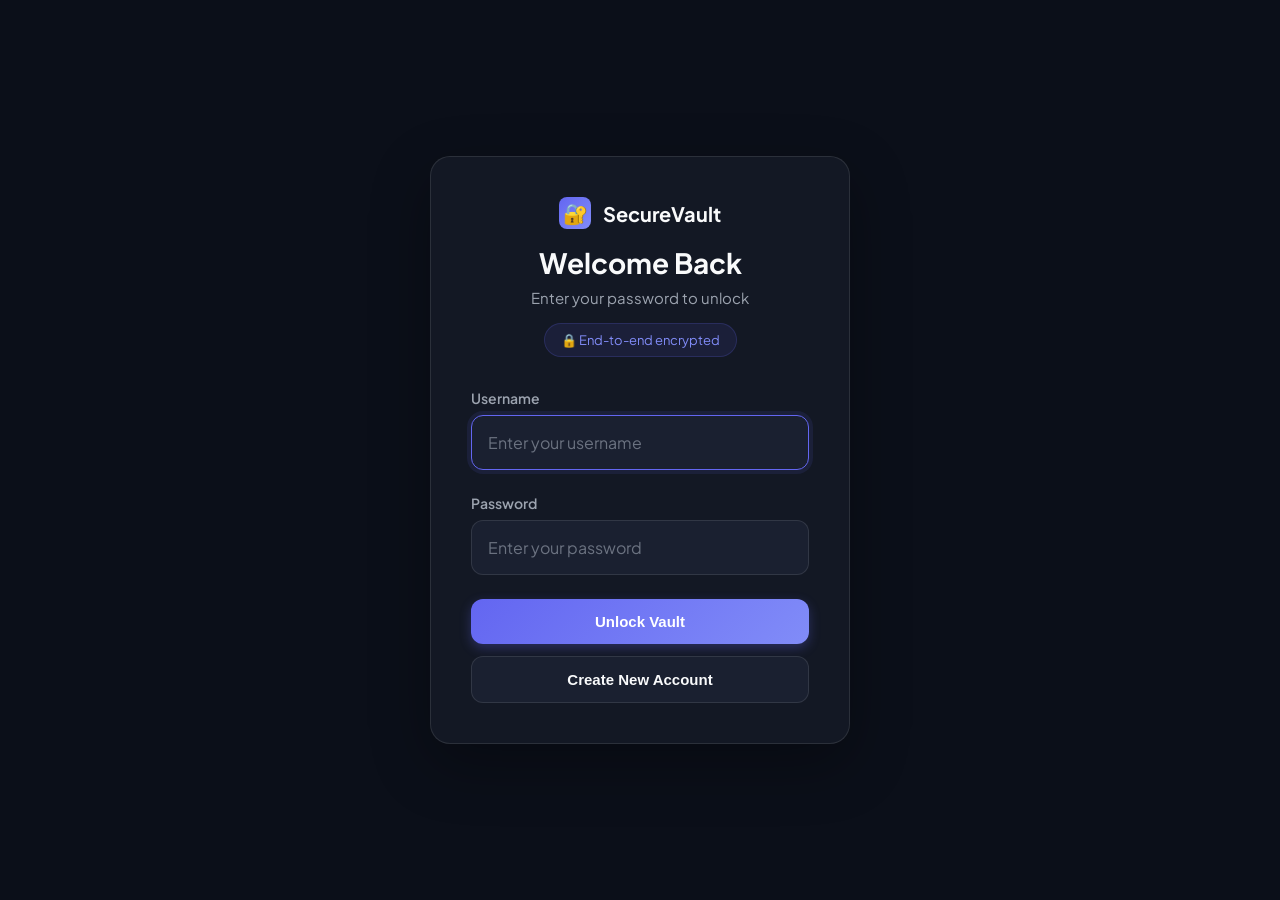
==== index.html @ f3dddab5 "Update password and username handling in forms" ====
<!DOCTYPE html>
<html lang="en">
<head>
    <meta charset="UTF-8">
    <meta name="viewport" content="width=device-width, initial-scale=1.0, maximum-scale=1.0, user-scalable=no">
    <meta name="apple-mobile-web-app-capable" content="yes">
    <meta http-equiv="Cache-Control" content="no-cache, no-store, must-revalidate">
    <meta http-equiv="Pragma" content="no-cache">
    <meta http-equiv="Expires" content="0">
    <meta name="apple-mobile-web-app-status-bar-style" content="black-translucent">
    <title>SecureVault</title>
    <link href="https://fonts.googleapis.com/css2?family=Plus+Jakarta+Sans:wght@300;400;500;600;700&display=swap" rel="stylesheet">
    <style>
        * {
            margin: 0;
            padding: 0;
            box-sizing: border-box;
            -webkit-tap-highlight-color: transparent;
        }

        :root {
            --bg-primary: #0B0F19;
            --bg-secondary: #131824;
            --bg-tertiary: #1A2030;
            --accent: #6366F1;
            --accent-light: #818CF8;
            --accent-dark: #4F46E5;
            --text-primary: #F9FAFB;
            --text-secondary: #9CA3AF;
            --text-muted: #6B7280;
            --success: #10B981;
            --warning: #F59E0B;
            --danger: #EF4444;
            --border: rgba(255, 255, 255, 0.1);
            --shadow: rgba(0, 0, 0, 0.3);
        }

        body {
            font-family: 'Plus Jakarta Sans', -apple-system, BlinkMacSystemFont, sans-serif;
            background: var(--bg-primary);
            color: var(--text-primary);
            min-height: 100vh;
            overflow-x: hidden;
            -webkit-font-smoothing: antialiased;
            -moz-osx-font-smoothing: grayscale;
        }

        /* Mobile-first container */
        .container {
            max-width: 100%;
            padding: 0;
            min-height: 100vh;
        }

        /* Header */
        .header {
            position: sticky;
            top: 0;
            z-index: 100;
            background: var(--bg-secondary);
            border-bottom: 1px solid var(--border);
            backdrop-filter: blur(20px);
            -webkit-backdrop-filter: blur(20px);
        }

        .header-content {
            display: flex;
            align-items: center;
            justify-content: space-between;
            padding: 1rem 1.5rem;
        }

        .logo {
            display: flex;
            align-items: center;
            gap: 0.75rem;
            font-size: 1.25rem;
            font-weight: 700;
            color: var(--text-primary);
        }

        .logo-icon {
            width: 32px;
            height: 32px;
            background: linear-gradient(135deg, var(--accent), var(--accent-light));
            border-radius: 8px;
            display: flex;
            align-items: center;
            justify-content: center;
            font-size: 1.25rem;
        }

        .header-actions {
            display: flex;
            gap: 0.5rem;
            align-items: center;
        }

        /* Buttons */
        .btn {
            display: inline-flex;
            align-items: center;
            justify-content: center;
            gap: 0.5rem;
            padding: 0.875rem 1.5rem;
            border-radius: 12px;
            font-size: 0.9375rem;
            font-weight: 600;
            border: none;
            cursor: pointer;
            transition: all 0.2s ease;
            text-decoration: none;
            white-space: nowrap;
            -webkit-user-select: none;
            user-select: none;
        }

        .btn-primary {
            background: linear-gradient(135deg, var(--accent), var(--accent-light));
            color: white;
            box-shadow: 0 4px 12px rgba(99, 102, 241, 0.3);
        }

        .btn-primary:active {
            transform: translateY(1px);
            box-shadow: 0 2px 8px rgba(99, 102, 241, 0.3);
        }

        .btn-secondary {
            background: var(--bg-tertiary);
            color: var(--text-primary);
            border: 1px solid var(--border);
        }

        .btn-secondary:active {
            background: var(--bg-secondary);
        }

        .btn-ghost {
            background: transparent;
            color: var(--text-secondary);
            padding: 0.625rem 1rem;
        }

        .btn-ghost:active {
            color: var(--text-primary);
        }

        .btn-danger {
            background: rgba(239, 68, 68, 0.1);
            color: var(--danger);
            border: 1px solid rgba(239, 68, 68, 0.3);
        }

        .btn-icon {
            padding: 0.625rem;
            width: 40px;
            height: 40px;
        }

        /* Auth Screen */
        .auth-screen {
            display: flex;
            flex-direction: column;
            min-height: 100vh;
            padding: 2rem 1.5rem;
            align-items: center;
            justify-content: center;
        }

        .auth-card {
            width: 100%;
            max-width: 420px;
            background: var(--bg-secondary);
            border: 1px solid var(--border);
            border-radius: 20px;
            padding: 2rem;
            box-shadow: 0 20px 60px var(--shadow);
        }

        .auth-header {
            text-align: center;
            margin-bottom: 2rem;
        }

        .auth-title {
            font-size: 1.75rem;
            font-weight: 700;
            margin-bottom: 0.5rem;
        }

        .auth-subtitle {
            font-size: 0.9375rem;
            color: var(--text-secondary);
        }

        .security-badge {
            display: inline-flex;
            align-items: center;
            gap: 0.5rem;
            padding: 0.5rem 1rem;
            background: rgba(99, 102, 241, 0.1);
            border: 1px solid rgba(99, 102, 241, 0.2);
            border-radius: 100px;
            font-size: 0.8125rem;
            color: var(--accent-light);
            margin-top: 1rem;
        }

        /* Form Elements */
        .form-group {
            margin-bottom: 1.5rem;
        }

        .form-label {
            display: block;
            font-size: 0.875rem;
            font-weight: 600;
            color: var(--text-secondary);
            margin-bottom: 0.5rem;
        }

        .form-input {
            width: 100%;
            padding: 1rem;
            background: var(--bg-tertiary);
            border: 1px solid var(--border);
            border-radius: 12px;
            font-size: 1rem;
            color: var(--text-primary);
            font-family: inherit;
            transition: all 0.2s ease;
        }

        .form-input:focus {
            outline: none;
            border-color: var(--accent);
            box-shadow: 0 0 0 4px rgba(99, 102, 241, 0.1);
        }

        .form-input::placeholder {
            color: var(--text-muted);
        }

        .form-textarea {
            min-height: 120px;
            resize: vertical;
            font-family: 'SF Mono', 'Monaco', monospace;
            font-size: 0.875rem;
        }

        /* Main Content */
        .main-content {
            padding: 1.5rem;
            max-width: 1200px;
            margin: 0 auto;
        }

        /* Stats Bar */
        .stats-bar {
            display: grid;
            grid-template-columns: repeat(auto-fit, minmax(140px, 1fr));
            gap: 1rem;
            margin-bottom: 1.5rem;
        }

        .stat-card {
            background: var(--bg-secondary);
            border: 1px solid var(--border);
            border-radius: 16px;
            padding: 1.25rem;
        }

        .stat-value {
            font-size: 1.875rem;
            font-weight: 700;
            color: var(--accent-light);
            margin-bottom: 0.25rem;
        }

        .stat-label {
            font-size: 0.8125rem;
            color: var(--text-secondary);
            font-weight: 500;
        }

        /* Folder Navigation */
        .folder-nav {
            background: var(--bg-secondary);
            border: 1px solid var(--border);
            border-radius: 16px;
            padding: 1.25rem;
            margin-bottom: 1.5rem;
        }

        .folder-header {
            display: flex;
            align-items: center;
            justify-content: space-between;
            margin-bottom: 1rem;
        }

        .folder-title {
            font-size: 1rem;
            font-weight: 600;
            color: var(--text-primary);
        }

        .folder-list {
            display: flex;
            gap: 0.5rem;
            flex-wrap: wrap;
        }

        .folder-chip {
            display: inline-flex;
            align-items: center;
            gap: 0.5rem;
            padding: 0.625rem 1rem;
            background: var(--bg-tertiary);
            border: 1px solid var(--border);
            border-radius: 100px;
            font-size: 0.875rem;
            cursor: pointer;
            transition: all 0.2s ease;
            -webkit-user-select: none;
            user-select: none;
        }

        .folder-chip:active {
            transform: scale(0.95);
        }

        .folder-chip.active {
            background: linear-gradient(135deg, var(--accent), var(--accent-light));
            border-color: var(--accent);
            color: white;
        }

        .folder-count {
            font-size: 0.75rem;
            opacity: 0.7;
        }

        /* Upload Area */
        .upload-area {
            background: var(--bg-secondary);
            border: 2px dashed var(--border);
            border-radius: 16px;
            padding: 2rem;
            text-align: center;
            cursor: pointer;
            transition: all 0.2s ease;
            margin-bottom: 1.5rem;
        }

        .upload-area:active {
            transform: scale(0.98);
        }

        .upload-area.dragover {
            border-color: var(--accent);
            background: rgba(99, 102, 241, 0.05);
        }

        .upload-icon {
            width: 48px;
            height: 48px;
            margin: 0 auto 1rem;
            background: linear-gradient(135deg, var(--accent), var(--accent-light));
            border-radius: 12px;
            display: flex;
            align-items: center;
            justify-content: center;
            font-size: 1.5rem;
        }

        .upload-text {
            font-size: 1rem;
            font-weight: 600;
            margin-bottom: 0.25rem;
        }

        .upload-hint {
            font-size: 0.875rem;
            color: var(--text-secondary);
        }

        /* Photo Grid */
        .photo-grid {
            display: grid;
            grid-template-columns: repeat(auto-fill, minmax(150px, 1fr));
            gap: 1rem;
            animation: fadeIn 0.4s ease;
        }

        @media (min-width: 640px) {
            .photo-grid {
                grid-template-columns: repeat(auto-fill, minmax(180px, 1fr));
            }
        }

        .photo-card {
            background: var(--bg-secondary);
            border: 1px solid var(--border);
            border-radius: 12px;
            overflow: hidden;
            transition: all 0.2s ease;
            animation: scaleIn 0.3s ease backwards;
        }

        .photo-card:active {
            transform: scale(0.95);
        }

        .photo-thumbnail {
            position: relative;
            width: 100%;
            aspect-ratio: 1;
            overflow: hidden;
            background: var(--bg-tertiary);
            cursor: pointer;
        }

        .photo-bg {
            position: absolute;
            inset: 0;
            background-size: cover;
            background-position: center;
            filter: blur(20px);
            transform: scale(1.1);
            opacity: 0.4;
        }

        .photo-img {
            position: absolute;
            inset: 0;
            width: 100%;
            height: 100%;
            object-fit: contain;
            z-index: 1;
        }

        .photo-placeholder {
            width: 100%;
            aspect-ratio: 1;
            display: flex;
            align-items: center;
            justify-content: center;
            font-size: 2rem;
            color: var(--text-muted);
            background: var(--bg-tertiary);
        }

        .photo-info {
            padding: 0.75rem;
        }

        .photo-name {
            font-size: 0.8125rem;
            font-weight: 500;
            color: var(--text-primary);
            margin-bottom: 0.375rem;
            overflow: hidden;
            text-overflow: ellipsis;
            white-space: nowrap;
        }

        .photo-meta {
            display: flex;
            justify-content: space-between;
            align-items: center;
            font-size: 0.75rem;
            color: var(--text-muted);
        }

        /* Action Sheet */
        .action-sheet {
            position: fixed;
            bottom: 0;
            left: 0;
            right: 0;
            z-index: 200;
            transform: translateY(100%);
            transition: transform 0.3s cubic-bezier(0.4, 0, 0.2, 1);
        }

        .action-sheet.active {
            transform: translateY(0);
        }

        .action-sheet-backdrop {
            position: fixed;
            inset: 0;
            background: rgba(0, 0, 0, 0.6);
            z-index: 199;
            opacity: 0;
            pointer-events: none;
            transition: opacity 0.3s ease;
            backdrop-filter: blur(4px);
            -webkit-backdrop-filter: blur(4px);
        }

        .action-sheet-backdrop.active {
            opacity: 1;
            pointer-events: all;
        }

        .action-sheet-content {
            background: var(--bg-secondary);
            border-radius: 20px 20px 0 0;
            padding: 1.5rem;
            border-top: 1px solid var(--border);
        }

        .action-sheet-handle {
            width: 36px;
            height: 4px;
            background: var(--border);
            border-radius: 100px;
            margin: 0 auto 1.5rem;
        }

        .action-sheet-title {
            font-size: 0.875rem;
            font-weight: 600;
            color: var(--text-secondary);
            margin-bottom: 1rem;
        }

        .action-list {
            display: flex;
            flex-direction: column;
            gap: 0.5rem;
        }

        .action-item {
            display: flex;
            align-items: center;
            gap: 1rem;
            padding: 1rem;
            background: var(--bg-tertiary);
            border: 1px solid var(--border);
            border-radius: 12px;
            font-size: 0.9375rem;
            font-weight: 500;
            cursor: pointer;
            transition: all 0.2s ease;
        }

        .action-item:active {
            transform: scale(0.98);
        }

        .action-item.danger {
            color: var(--danger);
            border-color: rgba(239, 68, 68, 0.3);
        }

        .action-icon {
            width: 20px;
            text-align: center;
        }

        /* Modal */
        .modal {
            position: fixed;
            inset: 0;
            z-index: 300;
            display: none;
            align-items: center;
            justify-content: center;
            padding: 1.5rem;
            background: rgba(11, 15, 25, 0.95);
            backdrop-filter: blur(20px);
            -webkit-backdrop-filter: blur(20px);
        }

        .modal.active {
            display: flex;
            animation: fadeIn 0.2s ease;
        }

        .modal-content {
            position: relative;
            max-width: 90%;
            max-height: 90vh;
            animation: scaleIn 0.2s ease;
        }

        .modal-img {
            max-width: 100%;
            max-height: 90vh;
            border-radius: 16px;
            box-shadow: 0 40px 100px rgba(0, 0, 0, 0.5);
        }

        .modal-close {
            position: absolute;
            top: -3.5rem;
            right: 0;
            width: 40px;
            height: 40px;
            display: flex;
            align-items: center;
            justify-content: center;
            background: rgba(255, 255, 255, 0.1);
            backdrop-filter: blur(20px);
            -webkit-backdrop-filter: blur(20px);
            border: 1px solid rgba(255, 255, 255, 0.2);
            border-radius: 50%;
            color: white;
            font-size: 1.25rem;
            cursor: pointer;
        }

        /* Loading */
        .loading {
            text-align: center;
            padding: 2rem;
            color: var(--text-secondary);
        }

        .spinner {
            width: 40px;
            height: 40px;
            border: 3px solid rgba(99, 102, 241, 0.2);
            border-top-color: var(--accent);
            border-radius: 50%;
            animation: spin 0.8s linear infinite;
            margin: 0 auto 1rem;
        }

        /* Empty State */
        .empty-state {
            text-align: center;
            padding: 4rem 2rem;
        }

        .empty-icon {
            font-size: 3rem;
            margin-bottom: 1rem;
            opacity: 0.5;
        }

        .empty-text {
            font-size: 1.125rem;
            font-weight: 600;
            margin-bottom: 0.5rem;
            color: var(--text-primary);
        }

        .empty-hint {
            font-size: 0.875rem;
            color: var(--text-secondary);
        }

        /* Animations */
        @keyframes fadeIn {
            from { opacity: 0; }
            to { opacity: 1; }
        }

        @keyframes scaleIn {
            from {
                opacity: 0;
                transform: scale(0.95);
            }
            to {
                opacity: 1;
                transform: scale(1);
            }
        }

        @keyframes spin {
            to { transform: rotate(360deg); }
        }

        /* Utility Classes */
        .hidden {
            display: none !important;
        }

        .safe-area-inset {
            padding-bottom: env(safe-area-inset-bottom);
        }

        /* Desktop Improvements */
        @media (min-width: 768px) {
            .header-content {
                padding: 1.25rem 2rem;
            }

            .main-content {
                padding: 2rem;
            }

            .auth-card {
                padding: 2.5rem;
            }

            .modal-close {
                top: -4rem;
            }
        }

        /* Hide scrollbar but keep functionality */
        ::-webkit-scrollbar {
            width: 6px;
        }

        ::-webkit-scrollbar-track {
            background: var(--bg-primary);
        }

        ::-webkit-scrollbar-thumb {
            background: var(--bg-tertiary);
            border-radius: 3px;
        }

        ::-webkit-scrollbar-thumb:hover {
            background: var(--border);
        }
    </style>
</head>
<body>
    <!-- Header -->
    <div class="header hidden" id="mainHeader">
        <div class="header-content">
            <div class="logo">
                <div class="logo-icon">🔐</div>
                <span>SecureVault</span>
            </div>
            <div class="header-actions">
                <button class="btn btn-ghost btn-icon" onclick="showChangePassword()" title="Change Password">⚙️</button>
                <button class="btn btn-ghost btn-icon" onclick="logout()" title="Logout">⎋</button>
            </div>
        </div>
    </div>

    <!-- Auth Screen -->
    <div class="auth-screen" id="authScreen">
        <div class="auth-card">
            <div class="auth-header">
                <div class="logo" style="justify-content: center; margin-bottom: 1rem;">
                    <div class="logo-icon">🔐</div>
                    <span>SecureVault</span>
                </div>
                <h1 class="auth-title" id="authTitle">Welcome Back</h1>
                <p class="auth-subtitle" id="authSubtitle">Enter your password to unlock</p>
                <div class="security-badge">
                    🔒 End-to-end encrypted
                </div>
            </div>

            <!-- Password Form -->
            <div id="passwordForm">
                <div class="form-group">
                    <label class="form-label">Username</label>
                    <input type="text" class="form-input" id="username" placeholder="Enter your username" autocomplete="username" autofocus>
                </div>
                <div class="form-group">
                    <label class="form-label">Password</label>
                    <input type="password" class="form-input" id="password" placeholder="Enter your password" autocomplete="current-password">
                </div>
                <button class="btn btn-primary" style="width: 100%;" onclick="login()">Unlock Vault</button>
                <button class="btn btn-secondary" style="width: 100%; margin-top: 0.75rem;" onclick="switchToSignup()">Create New Account</button>
                <button class="btn btn-secondary hidden" style="width: 100%; margin-top: 0.75rem;" id="biometricBtn" onclick="loginWithBiometric()">
                    🔐 Use Face ID / Touch ID
                </button>
            </div>

            <!-- Setup Form -->
            <div id="setupForm" class="hidden">
                <div class="form-group">
                    <label class="form-label">Choose Username</label>
                    <input type="text" class="form-input" id="setupUsername" placeholder="Enter username (3+ characters)" autocomplete="username">
                </div>
                <div class="form-group">
                    <label class="form-label">Create Password</label>
                    <input type="password" class="form-input" id="setupPassword" placeholder="Choose a strong password" autocomplete="new-password">
                </div>
                <div class="form-group">
                    <label class="form-label">Confirm Password</label>
                    <input type="password" class="form-input" id="setupPasswordConfirm" placeholder="Re-enter password" autocomplete="new-password">
                </div>
                <button class="btn btn-primary" style="width: 100%;" onclick="initializeWithPassword()">Create Account</button>
                <button class="btn btn-secondary" style="width: 100%; margin-top: 0.75rem;" onclick="switchToLogin()">Back to Login</button>
                <p style="font-size: 0.8125rem; color: var(--text-muted); margin-top: 1rem; text-align: center;">
                    Your password encrypts all photos. Never forget it!
                </p>
            </div>
        </div>
    </div>

    <!-- Main Content -->
    <div class="main-content hidden" id="mainContent">
        <!-- Stats -->
        <div class="stats-bar">
            <div class="stat-card">
                <div class="stat-value" id="photoCount">0</div>
                <div class="stat-label">Photos</div>
            </div>
            <div class="stat-card">
                <div class="stat-value" id="totalSize">0 MB</div>
                <div class="stat-label">Storage</div>
            </div>
        </div>

        <!-- Folders -->
        <div class="folder-nav">
            <div class="folder-header">
                <div class="folder-title">📁 <span id="currentFolderName">All Photos</span></div>
                <button class="btn btn-ghost btn-icon" onclick="createNewFolder()">+</button>
            </div>
            <div class="folder-list" id="folderList"></div>
        </div>

        <!-- Upload Area -->
        <div class="upload-area" id="uploadArea">
            <div class="upload-icon">📤</div>
            <div class="upload-text">Tap to upload photos</div>
            <div class="upload-hint">Or drag and drop files here</div>
            <input type="file" id="fileInput" accept="image/*" multiple style="display: none;">
        </div>

        <!-- Photo Grid -->
        <div class="photo-grid" id="photoGrid"></div>

        <!-- Empty State -->
        <div class="empty-state" id="emptyState">
            <div class="empty-icon">📸</div>
            <div class="empty-text">No photos yet</div>
            <div class="empty-hint">Tap the upload area to add your first photo</div>
        </div>
    </div>

    <!-- Action Sheet -->
    <div class="action-sheet-backdrop" id="actionBackdrop" onclick="closeActionSheet()"></div>
    <div class="action-sheet" id="actionSheet">
        <div class="action-sheet-content safe-area-inset">
            <div class="action-sheet-handle"></div>
            <div class="action-sheet-title" id="actionSheetTitle">Photo Actions</div>
            <div class="action-list" id="actionList"></div>
        </div>
    </div>

    <!-- Image Modal -->
    <div class="modal" id="imageModal">
        <div class="modal-content">
            <button class="modal-close" onclick="closeModal()">✕</button>
            <img class="modal-img" id="modalImg" src="" alt="Photo">
        </div>
    </div>

    <!-- Change Password Modal -->
    <div class="modal" id="changePasswordModal">
        <div class="auth-card" style="margin: 0;">
            <div class="auth-header">
                <h2 class="auth-title">Change Password</h2>
                <p class="auth-subtitle">All photos will be re-encrypted</p>
            </div>
            <div class="form-group">
                <label class="form-label">Current Password</label>
                <input type="password" class="form-input" id="currentPassword" placeholder="Enter current password">
            </div>
            <div class="form-group">
                <label class="form-label">New Password</label>
                <input type="password" class="form-input" id="newPassword" placeholder="Enter new password">
            </div>
            <div class="form-group">
                <label class="form-label">Confirm Password</label>
                <input type="password" class="form-input" id="confirmPassword" placeholder="Re-enter new password">
            </div>
            <div id="reencryptProgress" class="loading hidden">
                <div class="spinner"></div>
                <p id="progressText">Re-encrypting photos...</p>
            </div>
            <button class="btn btn-primary" style="width: 100%;" onclick="changePassword()">Change Password</button>
            <button class="btn btn-secondary" style="width: 100%; margin-top: 0.75rem;" onclick="closeChangePassword()">Cancel</button>
        </div>
    </div>

    <!-- Firebase SDK -->
    <script type="module">
        import { initializeApp } from 'https://www.gstatic.com/firebasejs/10.7.1/firebase-app.js';
        import { getStorage, ref, uploadBytes, getDownloadURL, listAll, deleteObject, getBlob } from 'https://www.gstatic.com/firebasejs/10.7.1/firebase-storage.js';
        import { getFirestore, doc, setDoc, getDoc, getDocs, collection, deleteDoc } from 'https://www.gstatic.com/firebasejs/10.7.1/firebase-firestore.js';

        // Make Firebase functions available globally
        window.initializeApp = initializeApp;
        window.getStorage = getStorage;
        window.ref = ref;
        window.uploadBytes = uploadBytes;
        window.getDownloadURL = getDownloadURL;
        window.getBlob = getBlob;
        window.deleteObject = deleteObject;
        window.getFirestore = getFirestore;
        window.doc = doc;
        window.setDoc = setDoc;
        window.getDocs = getDocs;
        window.collection = collection;
        window.deleteDoc = deleteDoc;

        // Firebase Configuration
        const FIREBASE_CONFIG = {
            apiKey: "AIzaSyDU04h1-gksIzEmKzUlGsni_xYWWrxZp3g",
            authDomain: "vault-4b8d7.firebaseapp.com",
            projectId: "vault-4b8d7",
            storageBucket: "vault-4b8d7.firebasestorage.app",
            messagingSenderId: "685240750649",
            appId: "1:685240750649:web:bfebdef7b84f4bd6dc73e8"
        };

        window.FIREBASE_CONFIG = FIREBASE_CONFIG;

        // Global state
        window.app = null;
        window.storage = null;
        window.db = null;
        window.encryptionKey = null;
        window.photos = [];
        window.currentFolder = 'All Photos';
        window.folders = ['All Photos'];
        window.currentPhotoId = null;
        window.currentUsername = null;

        // Switch between login and signup
        window.switchToSignup = function() {
            document.getElementById('authTitle').textContent = 'Create Account';
            document.getElementById('authSubtitle').textContent = 'Choose a username and password';
            document.getElementById('passwordForm').classList.add('hidden');
            document.getElementById('setupForm').classList.remove('hidden');
        };

        window.switchToLogin = function() {
            document.getElementById('authTitle').textContent = 'Welcome Back';
            document.getElementById('authSubtitle').textContent = 'Enter your credentials to unlock';
            document.getElementById('setupForm').classList.add('hidden');
            document.getElementById('passwordForm').classList.remove('hidden');
        };

        // Initialize with password
        window.initializeWithPassword = async function() {
            const username = document.getElementById('setupUsername').value.trim().toLowerCase();
            const password = document.getElementById('setupPassword').value;
            const confirmPassword = document.getElementById('setupPasswordConfirm').value;

            if (!username || username.length < 3) {
                alert('Username must be at least 3 characters');
                return;
            }

            if (!password || password.length < 6) {
                alert('Password must be at least 6 characters');
                return;
            }

            if (password !== confirmPassword) {
                alert('Passwords do not match');
                return;
            }

            try {
                window.app = window.initializeApp(window.FIREBASE_CONFIG);
                window.storage = window.getStorage(window.app);
                window.db = window.getFirestore(window.app);

                // Check if username exists
                const userDoc = await window.getDoc(window.doc(window.db, 'users', username));
                if (userDoc.exists()) {
                    alert('Username already taken. Please choose another.');
                    return;
                }

                // Create user account in Firestore
                const passwordHash = await hashPassword(password);
                await window.setDoc(window.doc(window.db, 'users', username), {
                    passwordHash: passwordHash,
                    createdAt: new Date().toISOString(),
                    photoCount: 0
                });

                window.encryptionKey = await deriveKey(password);
                window.currentUsername = username;

                // Store credentials for auto-login
                localStorage.setItem('username', username);
                localStorage.setItem('passwordHash', passwordHash);

                // Offer biometric
                if (await isBiometricAvailable()) {
                    const dialog = document.createElement('div');
                    dialog.className = 'modal active';
                    dialog.innerHTML = `
                        <div class="auth-card" style="margin: 0;">
                            <div class="auth-header">
                                <h2 class="auth-title">Enable Biometric?</h2>
                                <p class="auth-subtitle">Use Face ID / Touch ID for faster login</p>
                            </div>
                            <button class="btn btn-primary" style="width: 100%;" onclick="enableBiometricConfirm('${password.replace(/'/g, "\\'")}')">Enable</button>
                            <button class="btn btn-secondary" style="width: 100%; margin-top: 0.75rem;" onclick="this.closest('.modal').remove(); finalizeVaultSetup()">Skip</button>
                        </div>
                    `;
                    document.body.appendChild(dialog);
                    return; // Wait for user choice
                }

                finalizeVaultSetup();
            } catch (error) {
                console.error('Setup error:', error);
                alert('Setup failed: ' + error.message);
            }
        };

        window.enableBiometricConfirm = async function(password) {
            await setupBiometric(password);
            document.querySelector('.modal.active').remove();
            finalizeVaultSetup();
        };

        window.finalizeVaultSetup = function() {
            showVault();
            loadPhotos();
        };

        // Login
        window.login = async function() {
            const username = document.getElementById('username').value.trim().toLowerCase();
            const password = document.getElementById('password').value;

            if (!username) {
                alert('Please enter username');
                return;
            }

            if (!password) {
                alert('Please enter password');
                return;
            }

            try {
                window.app = window.initializeApp(window.FIREBASE_CONFIG);
                window.storage = window.getStorage(window.app);
                window.db = window.getFirestore(window.app);

                // Get user from Firestore
                const userDoc = await window.getDoc(window.doc(window.db, 'users', username));
                
                if (!userDoc.exists()) {
                    alert('Username not found. Please sign up first.');
                    return;
                }

                const userData = userDoc.data();
                const passwordHash = await hashPassword(password);
                
                if (passwordHash !== userData.passwordHash) {
                    alert('Incorrect password');
                    return;
                }

                window.encryptionKey = await deriveKey(password);
                window.currentUsername = username;

                // Store credentials for auto-login
                localStorage.setItem('username', username);
                localStorage.setItem('passwordHash', passwordHash);

                showVault();
                await loadPhotos();
            } catch (error) {
                console.error('Login error:', error);
                alert('Login failed: ' + error.message);
            }
        };

        window.loginWithBiometric = async function() {
            try {
                const biometricDataStr = localStorage.getItem('biometricAuth');
                if (!biometricDataStr) throw new Error('Biometric not setup');

                const biometricData = JSON.parse(biometricDataStr);
                
                const challenge = crypto.getRandomValues(new Uint8Array(32));
                const assertion = await navigator.credentials.get({
                    publicKey: {
                        challenge,
                        allowCredentials: [{
                            id: base64ToArrayBuffer(biometricData.credentialId),
                            type: 'public-key',
                            transports: ['internal']
                        }],
                        timeout: 60000,
                        userVerification: "required"
                    }
                });

                if (!assertion) throw new Error('Biometric failed');

                const key = await crypto.subtle.importKey(
                    'raw',
                    base64ToArrayBuffer(biometricData.key),
                    { name: 'AES-GCM', length: 256 },
                    false,
                    ['decrypt']
                );

                const decryptedPasswordBuffer = await crypto.subtle.decrypt(
                    { name: 'AES-GCM', iv: base64ToArrayBuffer(biometricData.iv) },
                    key,
                    base64ToArrayBuffer(biometricData.encryptedPassword)
                );

                const decoder = new TextDecoder();
                const password = decoder.decode(decryptedPasswordBuffer);

                window.app = window.initializeApp(window.FIREBASE_CONFIG);
                window.storage = window.getStorage(window.app);
                window.db = window.getFirestore(window.app);
                window.encryptionKey = await deriveKey(password);

                showVault();
                await loadPhotos();
            } catch (error) {
                console.error('Biometric login error:', error);
                alert('Biometric login failed. Please use password.');
            }
        };

        function showVault() {
            document.getElementById('authScreen').classList.add('hidden');
            document.getElementById('mainHeader').classList.remove('hidden');
            document.getElementById('mainContent').classList.remove('hidden');
        }

        window.logout = function() {
            window.encryptionKey = null;
            window.photos = [];
            location.reload();
        };

        window.showChangePassword = function() {
            document.getElementById('changePasswordModal').classList.add('active');
        };

        window.closeChangePassword = function() {
            document.getElementById('changePasswordModal').classList.remove('active');
        };

        window.closeModal = function() {
            document.getElementById('imageModal').classList.remove('active');
            document.getElementById('modalImg').src = '';
        };

        window.closeActionSheet = function() {
            document.getElementById('actionBackdrop').classList.remove('active');
            document.getElementById('actionSheet').classList.remove('active');
        };

        window.selectFolder = function(folder) {
            window.currentFolder = folder;
            renderFolders();
            renderPhotos();
        };

        window.createNewFolder = function() {
            const dialog = document.createElement('div');
            dialog.className = 'modal active';
            dialog.innerHTML = `
                <div class="auth-card" style="margin: 0;">
                    <div class="auth-header">
                        <h2 class="auth-title">New Folder</h2>
                        <p class="auth-subtitle">Create a folder to organize photos</p>
                    </div>
                    <div class="form-group">
                        <label class="form-label">Folder Name</label>
                        <input type="text" class="form-input" id="newFolderInput" placeholder="Enter folder name" autofocus>
                    </div>
                    <button class="btn btn-primary" style="width: 100%;" onclick="createFolderConfirm()">Create</button>
                    <button class="btn btn-secondary" style="width: 100%; margin-top: 0.75rem;" onclick="this.closest('.modal').remove()">Cancel</button>
                </div>
            `;
            document.body.appendChild(dialog);
            
            setTimeout(() => document.getElementById('newFolderInput').focus(), 100);
            
            document.getElementById('newFolderInput').addEventListener('keypress', (e) => {
                if (e.key === 'Enter') createFolderConfirm();
            });
        };

        window.createFolderConfirm = function() {
            const input = document.getElementById('newFolderInput');
            const folderName = input.value.trim();
            
            if (!folderName) {
                alert('Please enter a folder name');
                return;
            }
            
            if (window.folders.includes(folderName)) {
                alert('Folder already exists!');
                return;
            }
            
            window.folders.push(folderName);
            window.currentFolder = folderName;
            document.querySelector('.modal.active').remove();
            renderFolders();
            renderPhotos();
        };

        window.showPhotoActions = function(photoId) {
            window.currentPhotoId = photoId;
            const photo = window.photos.find(p => p.id === photoId);
            
            const actionList = `
                <div class="action-item" onclick="viewPhoto('${photoId}'); closeActionSheet();">
                    <span class="action-icon">👁</span>
                    View Photo
                </div>
                <div class="action-item" onclick="downloadPhoto('${photoId}'); closeActionSheet();">
                    <span class="action-icon">⬇️</span>
                    Download
                </div>
                ${window.folders.length > 1 ? `
                    <div class="action-item" onclick="movePhotoPrompt('${photoId}'); closeActionSheet();">
                        <span class="action-icon">📁</span>
                        Move to Folder
                    </div>
                ` : ''}
                <div class="action-item danger" onclick="deletePhoto('${photoId}'); closeActionSheet();">
                    <span class="action-icon">🗑</span>
                    Delete
                </div>
            `;
            
            document.getElementById('actionSheetTitle').textContent = photo.name;
            document.getElementById('actionList').innerHTML = actionList;
            document.getElementById('actionBackdrop').classList.add('active');
            document.getElementById('actionSheet').classList.add('active');
        };

        window.viewPhoto = viewPhoto;
        window.downloadPhoto = downloadPhoto;
        window.deletePhoto = deletePhoto;

        window.movePhotoPrompt = async function(photoId) {
            closeActionSheet();
            
            const dialog = document.createElement('div');
            dialog.className = 'modal active';
            
            const availableFolders = window.folders.filter(f => f !== 'All Photos');
            
            dialog.innerHTML = `
                <div class="auth-card" style="margin: 0;">
                    <div class="auth-header">
                        <h2 class="auth-title">Move to Folder</h2>
                        <p class="auth-subtitle">Select destination folder</p>
                    </div>
                    <div style="display: flex; flex-direction: column; gap: 0.5rem; margin-bottom: 1rem;">
                        ${availableFolders.map(folder => `
                            <button class="btn btn-secondary" style="width: 100%; justify-content: flex-start;" onclick="movePhotoToFolder('${photoId}', '${folder}')">
                                📁 ${folder}
                            </button>
                        `).join('')}
                    </div>
                    <button class="btn btn-ghost" style="width: 100%;" onclick="this.closest('.modal').remove()">Cancel</button>
                </div>
            `;
            document.body.appendChild(dialog);
        };

        window.movePhotoToFolder = async function(photoId, folderName) {
            try {
                const photoIndex = window.photos.findIndex(p => p.id === photoId);
                if (photoIndex === -1) throw new Error('Photo not found');
                
                window.photos[photoIndex].folder = folderName;
                await window.setDoc(window.doc(window.db, 'photos', photoId), window.photos[photoIndex]);
                
                document.querySelector('.modal.active').remove();
                updateFolders();
                renderPhotos();
            } catch (error) {
                console.error('Move error:', error);
                alert('Failed to move photo');
            }
        };

        window.changePassword = async function() {
            const currentPassword = document.getElementById('currentPassword').value;
            const newPassword = document.getElementById('newPassword').value;
            const confirmPassword = document.getElementById('confirmPassword').value;

            if (!currentPassword || !newPassword || !confirmPassword) {
                alert('Please fill in all fields');
                return;
            }

            if (newPassword !== confirmPassword) {
                alert('New passwords do not match');
                return;
            }

            if (newPassword.length < 8) {
                alert('Password must be at least 8 characters');
                return;
            }

            const currentPasswordHash = await hashPassword(currentPassword);
            const storedHash = localStorage.getItem('passwordHash');
            
            if (currentPasswordHash !== storedHash) {
                alert('Current password is incorrect');
                return;
            }

            // Show confirmation dialog
            const confirmDialog = document.createElement('div');
            confirmDialog.className = 'modal active';
            confirmDialog.innerHTML = `
                <div class="auth-card" style="margin: 0;">
                    <div class="auth-header">
                        <h2 class="auth-title">⚠️ Confirm</h2>
                        <p class="auth-subtitle">Re-encrypt ${window.photos.length} photos with new password?</p>
                        <p style="color: var(--text-muted); font-size: 0.875rem; margin-top: 0.5rem;">This cannot be undone.</p>
                    </div>
                    <button class="btn btn-primary" style="width: 100%;" onclick="proceedPasswordChange()">Yes, Change Password</button>
                    <button class="btn btn-secondary" style="width: 100%; margin-top: 0.75rem;" onclick="this.closest('.modal').remove()">Cancel</button>
                </div>
            `;
            document.body.appendChild(confirmDialog);
            
            // Store passwords temporarily
            window._changePasswordData = { currentPassword, newPassword };
        };

        window.proceedPasswordChange = async function() {
            document.querySelector('.modal.active:not(#changePasswordModal)').remove();
            
            const { currentPassword, newPassword } = window._changePasswordData;
            delete window._changePasswordData;

            document.getElementById('reencryptProgress').classList.remove('hidden');
            const progressText = document.getElementById('progressText');

            try {
                const oldKey = await deriveKey(currentPassword);
                const newKey = await deriveKey(newPassword);

                for (let i = 0; i < window.photos.length; i++) {
                    const photo = window.photos[i];
                    progressText.textContent = `Re-encrypting... ${i + 1}/${window.photos.length}`;

                    const photoRef = window.ref(window.storage, `users/${window.currentUsername}/photos/${photo.id}.enc`);
                    const blob = await window.getBlob(photoRef);
                    const encryptedArray = new Uint8Array(await blob.arrayBuffer());

                    // Decrypt with old key
                    const iv1 = encryptedArray.slice(0, 12);
                    const encrypted1 = encryptedArray.slice(12);
                    const decryptedData = await crypto.subtle.decrypt(
                        { name: 'AES-GCM', iv: iv1 },
                        oldKey,
                        encrypted1
                    );

                    // Re-encrypt with new key
                    const iv2 = crypto.getRandomValues(new Uint8Array(12));
                    const encrypted2 = await crypto.subtle.encrypt(
                        { name: 'AES-GCM', iv: iv2 },
                        newKey,
                        decryptedData
                    );

                    const reencrypted = new Uint8Array(iv2.length + encrypted2.byteLength);
                    reencrypted.set(iv2, 0);
                    reencrypted.set(new Uint8Array(encrypted2), iv2.length);

                    await window.uploadBytes(photoRef, reencrypted);
                }

                const newPasswordHash = await hashPassword(newPassword);
                localStorage.setItem('passwordHash', newPasswordHash);
                
                // Update password hash in Firestore
                await window.setDoc(window.doc(window.db, 'users', window.currentUsername), {
                    passwordHash: newPasswordHash,
                    updatedAt: new Date().toISOString()
                }, { merge: true });
                window.encryptionKey = newKey;

                const biometricDataStr = localStorage.getItem('biometricAuth');
                if (biometricDataStr) {
                    try {
                        await setupBiometric(newPassword);
                    } catch {
                        localStorage.removeItem('biometricAuth');
                    }
                }

                alert('Password changed successfully!');
                document.getElementById('reencryptProgress').classList.add('hidden');
                closeChangePassword();
            } catch (error) {
                console.error('Change password error:', error);
                alert('Failed to change password: ' + error.message);
                document.getElementById('reencryptProgress').classList.add('hidden');
            }
        };

        // Check for saved credentials
        const savedUsername = localStorage.getItem('username');
        const savedHash = localStorage.getItem('passwordHash');

        if (savedUsername && savedHash) {
            document.getElementById('authTitle').textContent = 'Welcome Back';
            document.getElementById('authSubtitle').textContent = `Login as ${savedUsername}`;
            document.getElementById('username').value = savedUsername;
            
            // Check for biometric
            (async () => {
                const hasBiometric = localStorage.getItem('biometricAuth');
                const isAvailable = await isBiometricAvailable();
                if (hasBiometric && isAvailable) {
                    document.getElementById('biometricBtn').classList.remove('hidden');
                }
            })();
        } else {
            // Show signup form
            document.getElementById('authTitle').textContent = 'Create Account';
            document.getElementById('authSubtitle').textContent = 'Choose a username and password';
            document.getElementById('passwordForm').classList.add('hidden');
            document.getElementById('setupForm').classList.remove('hidden');
        }

        // Encryption functions
        async function deriveKey(password) {
            const encoder = new TextEncoder();
            const keyMaterial = await crypto.subtle.importKey(
                'raw',
                encoder.encode(password),
                'PBKDF2',
                false,
                ['deriveBits', 'deriveKey']
            );

            return crypto.subtle.deriveKey(
                {
                    name: 'PBKDF2',
                    salt: encoder.encode('securevault-salt'),
                    iterations: 100000,
                    hash: 'SHA-256'
                },
                keyMaterial,
                { name: 'AES-GCM', length: 256 },
                true,
                ['encrypt', 'decrypt']
            );
        }

        async function hashPassword(password) {
            const encoder = new TextEncoder();
            const data = encoder.encode(password);
            const hashBuffer = await crypto.subtle.digest('SHA-256', data);
            const hashArray = Array.from(new Uint8Array(hashBuffer));
            return hashArray.map(b => b.toString(16).padStart(2, '0')).join('');
        }

        async function encryptFile(file) {
            const arrayBuffer = await file.arrayBuffer();
            const iv = crypto.getRandomValues(new Uint8Array(12));
            
            const encryptedData = await crypto.subtle.encrypt(
                { name: 'AES-GCM', iv },
                window.encryptionKey,
                arrayBuffer
            );

            const combined = new Uint8Array(iv.length + encryptedData.byteLength);
            combined.set(iv, 0);
            combined.set(new Uint8Array(encryptedData), iv.length);

            return combined;
        }

        async function decryptData(encryptedArray) {
            const dataArray = encryptedArray instanceof Uint8Array 
                ? encryptedArray 
                : new Uint8Array(encryptedArray);
            
            const iv = dataArray.slice(0, 12);
            const encryptedData = dataArray.slice(12);

            const decryptedData = await crypto.subtle.decrypt(
                { name: 'AES-GCM', iv },
                window.encryptionKey,
                encryptedData
            );

            return decryptedData;
        }

        async function createThumbnail(file) {
            return new Promise((resolve, reject) => {
                const reader = new FileReader();
                reader.onload = (e) => {
                    const img = new Image();
                    img.onload = () => {
                        const canvas = document.createElement('canvas');
                        const ctx = canvas.getContext('2d');
                        
                        const maxSize = 300;
                        let width = img.width;
                        let height = img.height;
                        
                        if (width > height) {
                            if (width > maxSize) {
                                height = (height * maxSize) / width;
                                width = maxSize;
                            }
                        } else {
                            if (height > maxSize) {
                                width = (width * maxSize) / height;
                                height = maxSize;
                            }
                        }
                        
                        canvas.width = width;
                        canvas.height = height;
                        ctx.drawImage(img, 0, 0, width, height);
                        
                        resolve(canvas.toDataURL('image/jpeg', 0.7));
                    };
                    img.onerror = reject;
                    img.src = e.target.result;
                };
                reader.onerror = reject;
                reader.readAsDataURL(file);
            });
        }

        // Setup event listeners
        function setupEventListeners() {
            const uploadArea = document.getElementById('uploadArea');
            const fileInput = document.getElementById('fileInput');

            uploadArea.addEventListener('click', () => fileInput.click());
            fileInput.addEventListener('change', handleFileSelect);

            uploadArea.addEventListener('dragover', (e) => {
                e.preventDefault();
                uploadArea.classList.add('dragover');
            });

            uploadArea.addEventListener('dragleave', () => {
                uploadArea.classList.remove('dragover');
            });

            uploadArea.addEventListener('drop', (e) => {
                e.preventDefault();
                uploadArea.classList.remove('dragover');
                handleFileSelect({ target: { files: e.dataTransfer.files } });
            });

            document.getElementById('imageModal').addEventListener('click', (e) => {
                if (e.target.id === 'imageModal') closeModal();
            });

            // Keyboard shortcuts
            document.addEventListener('keydown', (e) => {
                if (e.key === 'Escape') {
                    closeModal();
                    closeActionSheet();
                    closeChangePassword();
                }
            });
        }

        // File handling
        async function handleFileSelect(e) {
            const files = Array.from(e.target.files);
            if (files.length === 0) return;

            const uploadArea = document.getElementById('uploadArea');
            const originalContent = uploadArea.innerHTML;
            uploadArea.innerHTML = '<div class="loading"><div class="spinner"></div><p>Uploading...</p></div>';

            for (const file of files) {
                if (!file.type.startsWith('image/')) continue;

                try {
                    const thumbnail = await createThumbnail(file);
                    const encryptedData = await encryptFile(file);
                    
                    const photoId = Date.now() + '-' + Math.random().toString(36).substr(2, 9);
                    const folder = window.currentFolder || 'All Photos';
                    
                    // User-specific storage path
                    const storageRef = window.ref(window.storage, `users/${window.currentUsername}/photos/${photoId}.enc`);
                    await window.uploadBytes(storageRef, encryptedData);
                    const downloadURL = await window.getDownloadURL(storageRef);
                    
                    // User-specific Firestore subcollection
                    await window.setDoc(window.doc(window.db, 'users', window.currentUsername, 'photos', photoId), {
                        id: photoId,
                        name: file.name,
                        size: file.size,
                        type: file.type,
                        uploaded: new Date().toISOString(),
                        thumbnail: thumbnail,
                        folder: folder,
                        url: downloadURL
                    });

                    window.photos.push({
                        id: photoId,
                        name: file.name,
                        size: file.size,
                        type: file.type,
                        uploaded: new Date().toISOString(),
                        thumbnail: thumbnail,
                        folder: folder,
                        url: downloadURL
                    });
                } catch (error) {
                    console.error('Upload error:', error);
                    alert('Failed to upload ' + file.name);
                }
            }

            uploadArea.innerHTML = originalContent;
            e.target.value = '';
            updateFolders();
            renderPhotos();
        }

        async function loadPhotos() {
            try {
                if (!window.currentUsername) {
                    console.error('No username set');
                    return;
                }

                const querySnapshot = await window.getDocs(window.collection(window.db, 'users', window.currentUsername, 'photos'));
                
                window.photos = [];
                querySnapshot.forEach((doc) => {
                    window.photos.push({...doc.data(), id: doc.id});
                });

                updateFolders();
                renderPhotos();
                setupEventListeners();
            } catch (error) {
                console.error('Load error:', error);
            }
        }

        function updateFolders() {
            const folderSet = new Set(['All Photos']);
            window.photos.forEach(photo => {
                if (photo.folder && photo.folder !== 'All Photos') {
                    folderSet.add(photo.folder);
                }
            });
            window.folders = Array.from(folderSet);
            renderFolders();
        }

        function renderFolders() {
            const folderList = document.getElementById('folderList');
            const currentFolderName = document.getElementById('currentFolderName');
            
            currentFolderName.textContent = window.currentFolder;
            
            folderList.innerHTML = window.folders.map(folder => {
                const count = folder === 'All Photos' 
                    ? window.photos.length 
                    : window.photos.filter(p => p.folder === folder).length;
                
                return `
                    <div class="folder-chip ${folder === window.currentFolder ? 'active' : ''}" onclick="selectFolder('${folder}')">
                        ${folder === 'All Photos' ? '📂' : '📁'} ${folder}
                        <span class="folder-count">${count}</span>
                    </div>
                `;
            }).join('');
        }

        window.selectFolder = function(folder) {
            window.currentFolder = folder;
            renderFolders();
            renderPhotos();
        };

        window.createNewFolder = function() {
            const dialog = document.createElement('div');
            dialog.className = 'modal active';
            dialog.innerHTML = `
                <div class="auth-card" style="margin: 0;">
                    <div class="auth-header">
                        <h2 class="auth-title">New Folder</h2>
                        <p class="auth-subtitle">Create a folder to organize photos</p>
                    </div>
                    <div class="form-group">
                        <label class="form-label">Folder Name</label>
                        <input type="text" class="form-input" id="newFolderInput" placeholder="Enter folder name" autofocus>
                    </div>
                    <button class="btn btn-primary" style="width: 100%;" onclick="createFolderConfirm()">Create</button>
                    <button class="btn btn-secondary" style="width: 100%; margin-top: 0.75rem;" onclick="this.closest('.modal').remove()">Cancel</button>
                </div>
            `;
            document.body.appendChild(dialog);
            
            setTimeout(() => document.getElementById('newFolderInput').focus(), 100);
            
            document.getElementById('newFolderInput').addEventListener('keypress', (e) => {
                if (e.key === 'Enter') createFolderConfirm();
            });
        };

        window.createFolderConfirm = function() {
            const input = document.getElementById('newFolderInput');
            const folderName = input.value.trim();
            
            if (!folderName) {
                alert('Please enter a folder name');
                return;
            }
            
            if (window.folders.includes(folderName)) {
                alert('Folder already exists!');
                return;
            }
            
            window.folders.push(folderName);
            window.currentFolder = folderName;
            document.querySelector('.modal.active').remove();
            renderFolders();
            renderPhotos();
        };

        function renderPhotos() {
            const grid = document.getElementById('photoGrid');
            const emptyState = document.getElementById('emptyState');
            
            const filteredPhotos = window.currentFolder === 'All Photos' 
                ? window.photos 
                : window.photos.filter(p => p.folder === window.currentFolder);
            
            if (filteredPhotos.length === 0) {
                grid.innerHTML = '';
                emptyState.classList.remove('hidden');
                updateStats();
                return;
            }

            emptyState.classList.add('hidden');

            grid.innerHTML = filteredPhotos.map((photo, index) => `
                <div class="photo-card" style="animation-delay: ${index * 0.05}s">
                    <div class="photo-thumbnail" onclick="viewPhoto('${photo.id}')">
                        ${photo.thumbnail 
                            ? `<div class="photo-bg" style="background-image: url('${photo.thumbnail}');"></div>
                               <img src="${photo.thumbnail}" class="photo-img" alt="${photo.name}">`
                            : `<div class="photo-placeholder">🔐</div>`
                        }
                    </div>
                    <div class="photo-info">
                        <div class="photo-name">${photo.name}</div>
                        <div class="photo-meta">
                            <span>${formatBytes(photo.size)}</span>
                            <button class="btn-ghost btn-icon" style="padding: 0.25rem; font-size: 1.125rem;" onclick="showPhotoActions('${photo.id}')">⋯</button>
                        </div>
                    </div>
                </div>
            `).join('');

            updateStats();
        }

        window.showPhotoActions = function(photoId) {
            window.currentPhotoId = photoId;
            const photo = window.photos.find(p => p.id === photoId);
            
            const actionList = `
                <div class="action-item" onclick="viewPhoto('${photoId}'); closeActionSheet();">
                    <span class="action-icon">👁</span>
                    View Photo
                </div>
                <div class="action-item" onclick="downloadPhoto('${photoId}'); closeActionSheet();">
                    <span class="action-icon">⬇️</span>
                    Download
                </div>
                ${window.folders.length > 1 ? `
                    <div class="action-item" onclick="movePhotoPrompt('${photoId}'); closeActionSheet();">
                        <span class="action-icon">📁</span>
                        Move to Folder
                    </div>
                ` : ''}
                <div class="action-item danger" onclick="deletePhoto('${photoId}'); closeActionSheet();">
                    <span class="action-icon">🗑</span>
                    Delete
                </div>
            `;
            
            document.getElementById('actionSheetTitle').textContent = photo.name;
            document.getElementById('actionList').innerHTML = actionList;
            document.getElementById('actionBackdrop').classList.add('active');
            document.getElementById('actionSheet').classList.add('active');
        };

        window.closeActionSheet = function() {
            document.getElementById('actionBackdrop').classList.remove('active');
            document.getElementById('actionSheet').classList.remove('active');
        };

        async function viewPhoto(photoId) {
            const modal = document.getElementById('imageModal');
            const modalImg = document.getElementById('modalImg');
            
            modalImg.src = '';
            modal.classList.add('active');

            try {
                const photo = window.photos.find(p => p.id === photoId);
                if (!photo) throw new Error('Photo not found');

                // User-specific storage path
                const storageRef = window.ref(window.storage, `users/${window.currentUsername}/photos/${photoId}.enc`);
                const blob = await window.getBlob(storageRef);
                
                const encryptedArray = new Uint8Array(await blob.arrayBuffer());
                const decryptedData = await decryptData(encryptedArray);
                
                const bytes = new Uint8Array(decryptedData);
                let binary = '';
                const chunkSize = 0x8000;
                for (let i = 0; i < bytes.length; i += chunkSize) {
                    const chunk = bytes.subarray(i, i + chunkSize);
                    binary += String.fromCharCode.apply(null, chunk);
                }
                
                const base64 = btoa(binary);
                const dataUrl = `data:${photo.type};base64,${base64}`;
                
                modalImg.src = dataUrl;
            } catch (error) {
                console.error('View error:', error);
                alert('Failed to view photo');
                closeModal();
            }
        }

        window.viewPhoto = viewPhoto;

        async function downloadPhoto(photoId) {
            try {
                const photo = window.photos.find(p => p.id === photoId);
                if (!photo) throw new Error('Photo not found');

                // User-specific storage path
                const storageRef = window.ref(window.storage, `users/${window.currentUsername}/photos/${photoId}.enc`);
                const blob = await window.getBlob(storageRef);
                
                const encryptedArray = new Uint8Array(await blob.arrayBuffer());
                const decryptedData = await decryptData(encryptedArray);
                
                const bytes = new Uint8Array(decryptedData);
                let binary = '';
                const chunkSize = 0x8000;
                for (let i = 0; i < bytes.length; i += chunkSize) {
                    const chunk = bytes.subarray(i, i + chunkSize);
                    binary += String.fromCharCode.apply(null, chunk);
                }
                
                const base64 = btoa(binary);
                const dataUrl = `data:${photo.type};base64,${base64}`;
                
                const a = document.createElement('a');
                a.href = dataUrl;
                a.download = photo.name;
                document.body.appendChild(a);
                a.click();
                document.body.removeChild(a);
            } catch (error) {
                console.error('Download error:', error);
                alert('Failed to download photo');
            }
        }

        window.downloadPhoto = downloadPhoto;

        async function deletePhoto(photoId) {
            try {
                const photo = window.photos.find(p => p.id === photoId);
                if (!photo) throw new Error('Photo not found');
                
                // User-specific storage path
                const storageRef = window.ref(window.storage, `users/${window.currentUsername}/photos/${photoId}.enc`);
                await window.deleteObject(storageRef);
                
                // User-specific Firestore subcollection
                await window.deleteDoc(window.doc(window.db, 'users', window.currentUsername, 'photos', photoId));
                
                window.photos = window.photos.filter(p => p.id !== photoId);
                
                updateFolders();
                renderPhotos();
            } catch (error) {
                console.error('Delete error:', error);
                alert('Failed to delete photo');
            }
        }

        window.deletePhoto = deletePhoto;

        window.movePhotoPrompt = async function(photoId) {
            closeActionSheet();
            
            const dialog = document.createElement('div');
            dialog.className = 'modal active';
            
            const availableFolders = window.folders.filter(f => f !== 'All Photos');
            
            dialog.innerHTML = `
                <div class="auth-card" style="margin: 0;">
                    <div class="auth-header">
                        <h2 class="auth-title">Move to Folder</h2>
                        <p class="auth-subtitle">Select destination folder</p>
                    </div>
                    <div style="display: flex; flex-direction: column; gap: 0.5rem; margin-bottom: 1rem;">
                        ${availableFolders.map(folder => `
                            <button class="btn btn-secondary" style="width: 100%; justify-content: flex-start;" onclick="movePhotoToFolder('${photoId}', '${folder}')">
                                📁 ${folder}
                            </button>
                        `).join('')}
                    </div>
                    <button class="btn btn-ghost" style="width: 100%;" onclick="this.closest('.modal').remove()">Cancel</button>
                </div>
            `;
            document.body.appendChild(dialog);
        };

        window.movePhotoToFolder = async function(photoId, folderName) {
            try {
                const photoIndex = window.photos.findIndex(p => p.id === photoId);
                if (photoIndex === -1) throw new Error('Photo not found');
                
                window.photos[photoIndex].folder = folderName;
                await window.setDoc(window.doc(window.db, 'photos', photoId), window.photos[photoIndex]);
                
                document.querySelector('.modal.active').remove();
                updateFolders();
                renderPhotos();
            } catch (error) {
                console.error('Move error:', error);
                alert('Failed to move photo');
            }
        };

        window.closeModal = function() {
            document.getElementById('imageModal').classList.remove('active');
            document.getElementById('modalImg').src = '';
        };

        function updateStats() {
            document.getElementById('photoCount').textContent = window.photos.length;
            const totalBytes = window.photos.reduce((sum, p) => sum + p.size, 0);
            document.getElementById('totalSize').textContent = formatBytes(totalBytes);
        }

        function formatBytes(bytes) {
            if (bytes === 0) return '0 MB';
            const mb = bytes / (1024 * 1024);
            return mb.toFixed(1) + ' MB';
        }

        window.enableBiometricConfirm = async function(password) {
            await setupBiometric(password);
            document.querySelector('.modal.active').remove();
            finalizeVaultSetup();
        };

        window.finalizeVaultSetup = function() {
            showVault();
            loadPhotos();
        };

        // Biometric functions (simplified)
        async function isBiometricAvailable() {
            if (!window.PublicKeyCredential) return false;
            try {
                return await PublicKeyCredential.isUserVerifyingPlatformAuthenticatorAvailable();
            } catch {
                return false;
            }
        }

        async function setupBiometric(password) {
            try {
                const encoder = new TextEncoder();
                const passwordData = encoder.encode(password);
                const encryptionKey = await crypto.subtle.generateKey(
                    { name: 'AES-GCM', length: 256 },
                    true,
                    ['encrypt', 'decrypt']
                );
                
                const iv = crypto.getRandomValues(new Uint8Array(12));
                const encryptedPassword = await crypto.subtle.encrypt(
                    { name: 'AES-GCM', iv },
                    encryptionKey,
                    passwordData
                );

                const exportedKey = await crypto.subtle.exportKey('raw', encryptionKey);
                
                const challenge = crypto.getRandomValues(new Uint8Array(32));
                const credential = await navigator.credentials.create({
                    publicKey: {
                        challenge,
                        rp: { name: "SecureVault", id: window.location.hostname },
                        user: {
                            id: crypto.getRandomValues(new Uint8Array(16)),
                            name: "vault-user",
                            displayName: "Vault User"
                        },
                        pubKeyCredParams: [
                            { alg: -7, type: "public-key" },
                            { alg: -257, type: "public-key" }
                        ],
                        authenticatorSelection: {
                            authenticatorAttachment: "platform",
                            userVerification: "required"
                        },
                        timeout: 60000,
                        attestation: "none"
                    }
                });

                const biometricData = {
                    credentialId: arrayBufferToBase64(credential.rawId),
                    encryptedPassword: arrayBufferToBase64(encryptedPassword),
                    iv: arrayBufferToBase64(iv),
                    key: arrayBufferToBase64(exportedKey)
                };
                
                localStorage.setItem('biometricAuth', JSON.stringify(biometricData));
            } catch (error) {
                console.error('Biometric setup error:', error);
            }
        }

        window.loginWithBiometric = async function() {
            try {
                const biometricDataStr = localStorage.getItem('biometricAuth');
                if (!biometricDataStr) throw new Error('Biometric not setup');

                const biometricData = JSON.parse(biometricDataStr);
                
                const challenge = crypto.getRandomValues(new Uint8Array(32));
                const assertion = await navigator.credentials.get({
                    publicKey: {
                        challenge,
                        allowCredentials: [{
                            id: base64ToArrayBuffer(biometricData.credentialId),
                            type: 'public-key',
                            transports: ['internal']
                        }],
                        timeout: 60000,
                        userVerification: "required"
                    }
                });

                if (!assertion) throw new Error('Biometric failed');

                const key = await crypto.subtle.importKey(
                    'raw',
                    base64ToArrayBuffer(biometricData.key),
                    { name: 'AES-GCM', length: 256 },
                    false,
                    ['decrypt']
                );

                const decryptedPasswordBuffer = await crypto.subtle.decrypt(
                    { name: 'AES-GCM', iv: base64ToArrayBuffer(biometricData.iv) },
                    key,
                    base64ToArrayBuffer(biometricData.encryptedPassword)
                );

                const decoder = new TextDecoder();
                const password = decoder.decode(decryptedPasswordBuffer);

                window.app = window.initializeApp(window.FIREBASE_CONFIG);
                window.storage = window.getStorage(window.app);
                window.db = window.getFirestore(window.app);
                window.encryptionKey = await deriveKey(password);

                showVault();
                await loadPhotos();
            } catch (error) {
                console.error('Biometric login error:', error);
                alert('Biometric login failed. Please use password.');
            }
        };

        function arrayBufferToBase64(buffer) {
            const bytes = new Uint8Array(buffer);
            let binary = '';
            for (let i = 0; i < bytes.length; i++) {
                binary += String.fromCharCode(bytes[i]);
            }
            return btoa(binary);
        }

        function base64ToArrayBuffer(base64) {
            const binary = atob(base64);
            const bytes = new Uint8Array(binary.length);
            for (let i = 0; i < binary.length; i++) {
                bytes[i] = binary.charCodeAt(i);
            }
            return bytes.buffer;
        }

        // Change password
        window.showChangePassword = function() {
            document.getElementById('changePasswordModal').classList.add('active');
        };

        window.closeChangePassword = function() {
            document.getElementById('changePasswordModal').classList.remove('active');
        };

        window.changePassword = async function() {
            const currentPassword = document.getElementById('currentPassword').value;
            const newPassword = document.getElementById('newPassword').value;
            const confirmPassword = document.getElementById('confirmPassword').value;

            if (!currentPassword || !newPassword || !confirmPassword) {
                alert('Please fill in all fields');
                return;
            }

            if (newPassword !== confirmPassword) {
                alert('New passwords do not match');
                return;
            }

            if (newPassword.length < 8) {
                alert('Password must be at least 8 characters');
                return;
            }

            const currentPasswordHash = await hashPassword(currentPassword);
            const storedHash = localStorage.getItem('passwordHash');
            
            if (currentPasswordHash !== storedHash) {
                alert('Current password is incorrect');
                return;
            }

            // Show confirmation dialog
            const confirmDialog = document.createElement('div');
            confirmDialog.className = 'modal active';
            confirmDialog.innerHTML = `
                <div class="auth-card" style="margin: 0;">
                    <div class="auth-header">
                        <h2 class="auth-title">⚠️ Confirm</h2>
                        <p class="auth-subtitle">Re-encrypt ${window.photos.length} photos with new password?</p>
                        <p style="color: var(--text-muted); font-size: 0.875rem; margin-top: 0.5rem;">This cannot be undone.</p>
                    </div>
                    <button class="btn btn-primary" style="width: 100%;" onclick="proceedPasswordChange()">Yes, Change Password</button>
                    <button class="btn btn-secondary" style="width: 100%; margin-top: 0.75rem;" onclick="this.closest('.modal').remove()">Cancel</button>
                </div>
            `;
            document.body.appendChild(confirmDialog);
            
            // Store passwords temporarily
            window._changePasswordData = { currentPassword, newPassword };
        };

        window.proceedPasswordChange = async function() {
            document.querySelector('.modal.active:not(#changePasswordModal)').remove();
            
            const { currentPassword, newPassword } = window._changePasswordData;
            delete window._changePasswordData;

            document.getElementById('reencryptProgress').classList.remove('hidden');
            const progressText = document.getElementById('progressText');

            try {
                const oldKey = await deriveKey(currentPassword);
                const newKey = await deriveKey(newPassword);

                for (let i = 0; i < window.photos.length; i++) {
                    const photo = window.photos[i];
                    progressText.textContent = `Re-encrypting... ${i + 1}/${window.photos.length}`;

                    const photoRef = window.ref(window.storage, `users/${window.currentUsername}/photos/${photo.id}.enc`);
                    const blob = await window.getBlob(photoRef);
                    const encryptedArray = new Uint8Array(await blob.arrayBuffer());

                    // Decrypt with old key
                    const iv1 = encryptedArray.slice(0, 12);
                    const encrypted1 = encryptedArray.slice(12);
                    const decryptedData = await crypto.subtle.decrypt(
                        { name: 'AES-GCM', iv: iv1 },
                        oldKey,
                        encrypted1
                    );

                    // Re-encrypt with new key
                    const iv2 = crypto.getRandomValues(new Uint8Array(12));
                    const encrypted2 = await crypto.subtle.encrypt(
                        { name: 'AES-GCM', iv: iv2 },
                        newKey,
                        decryptedData
                    );

                    const reencrypted = new Uint8Array(iv2.length + encrypted2.byteLength);
                    reencrypted.set(iv2, 0);
                    reencrypted.set(new Uint8Array(encrypted2), iv2.length);

                    await window.uploadBytes(photoRef, reencrypted);
                }

                const newPasswordHash = await hashPassword(newPassword);
                localStorage.setItem('passwordHash', newPasswordHash);
                window.encryptionKey = newKey;

                const biometricDataStr = localStorage.getItem('biometricAuth');
                if (biometricDataStr) {
                    try {
                        await setupBiometric(newPassword);
                    } catch {
                        localStorage.removeItem('biometricAuth');
                    }
                }

                alert('Password changed successfully!');
                document.getElementById('reencryptProgress').classList.add('hidden');
                closeChangePassword();
            } catch (error) {
                console.error('Change password error:', error);
                alert('Failed to change password: ' + error.message);
                document.getElementById('reencryptProgress').classList.add('hidden');
            }
        };
    </script>
</body>
</html>
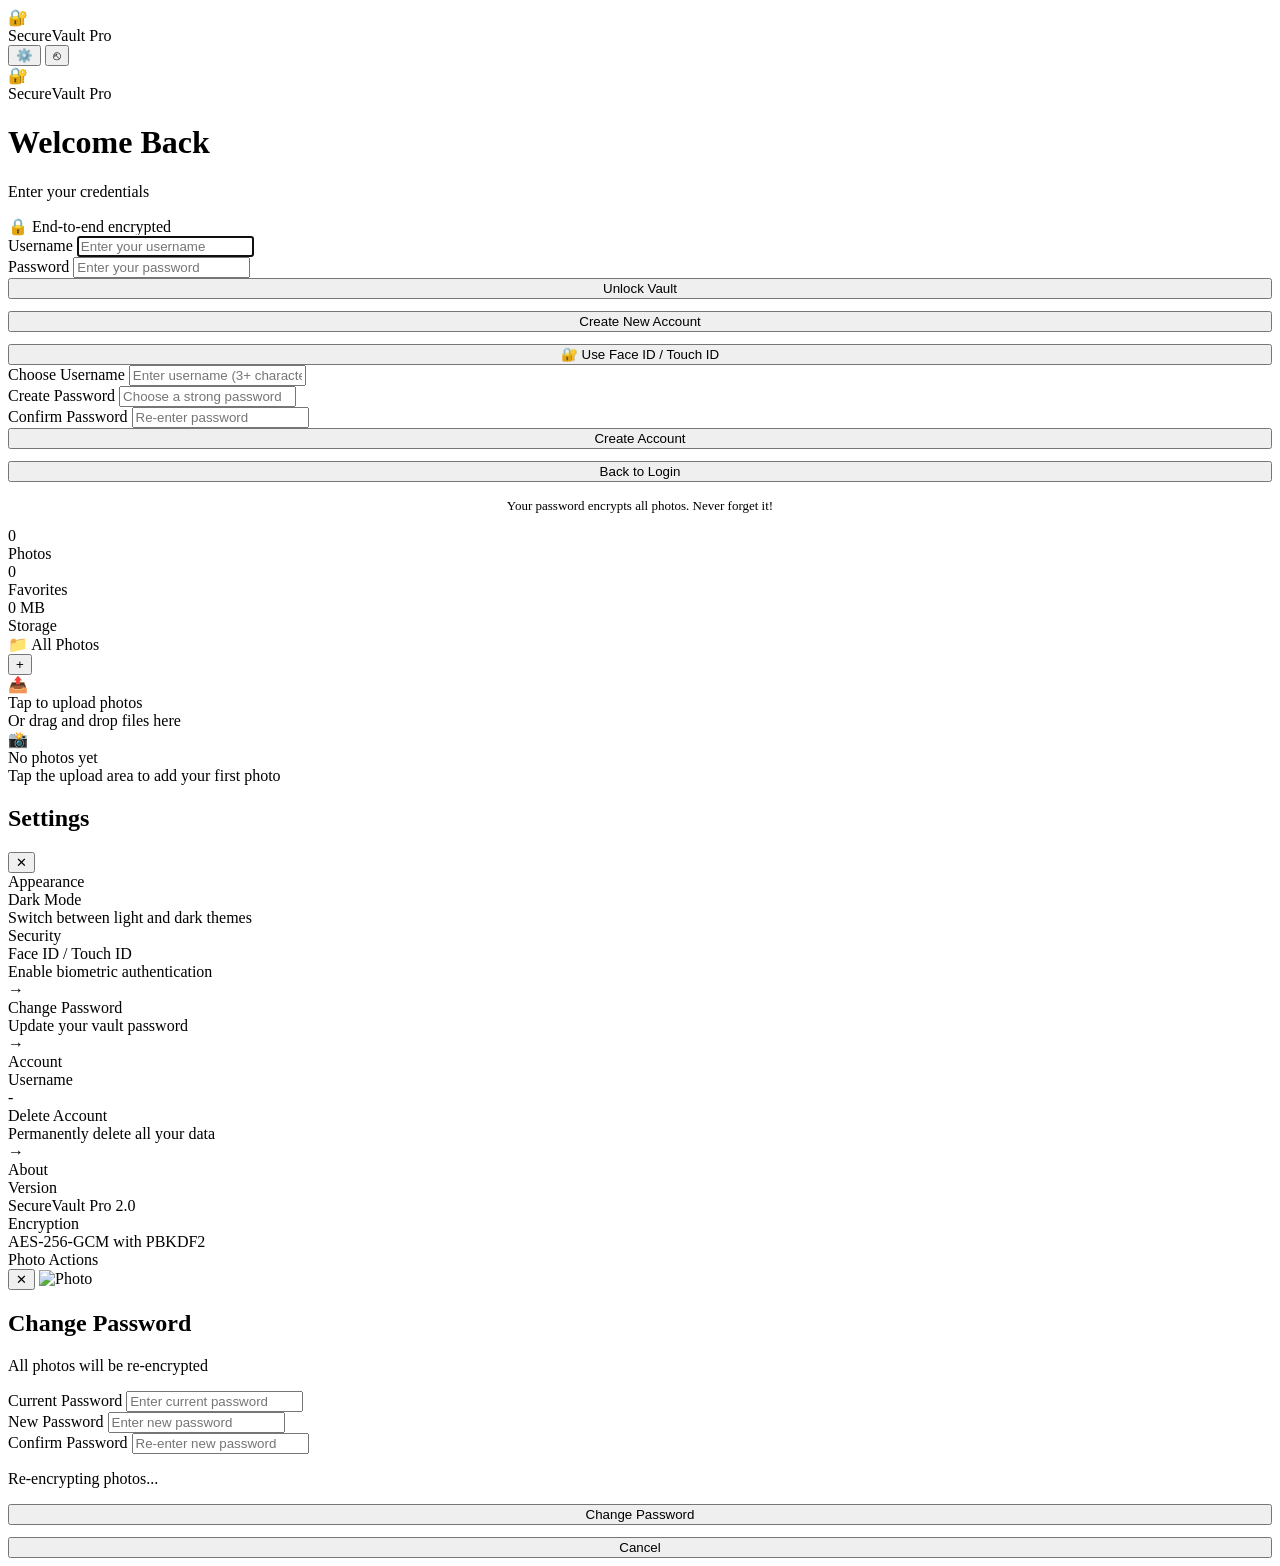
==== commit d53186c4: "Update print statement from 'Hello' to 'Goodbye'" ====
--- a/index.html
+++ b/index.html
@@ -1,5 +1,5 @@
 <!DOCTYPE html>
-<html lang="en">
+<html lang="en" data-theme="dark">
 <head>
     <meta charset="UTF-8">
     <meta name="viewport" content="width=device-width, initial-scale=1.0, maximum-scale=1.0, user-scalable=no">
@@ -8,720 +8,9 @@
     <meta http-equiv="Pragma" content="no-cache">
     <meta http-equiv="Expires" content="0">
     <meta name="apple-mobile-web-app-status-bar-style" content="black-translucent">
-    <title>SecureVault</title>
-    <link href="https://fonts.googleapis.com/css2?family=Plus+Jakarta+Sans:wght@300;400;500;600;700&display=swap" rel="stylesheet">
-    <style>
-        * {
-            margin: 0;
-            padding: 0;
-            box-sizing: border-box;
-            -webkit-tap-highlight-color: transparent;
-        }
-
-        :root {
-            --bg-primary: #0B0F19;
-            --bg-secondary: #131824;
-            --bg-tertiary: #1A2030;
-            --accent: #6366F1;
-            --accent-light: #818CF8;
-            --accent-dark: #4F46E5;
-            --text-primary: #F9FAFB;
-            --text-secondary: #9CA3AF;
-            --text-muted: #6B7280;
-            --success: #10B981;
-            --warning: #F59E0B;
-            --danger: #EF4444;
-            --border: rgba(255, 255, 255, 0.1);
-            --shadow: rgba(0, 0, 0, 0.3);
-        }
-
-        body {
-            font-family: 'Plus Jakarta Sans', -apple-system, BlinkMacSystemFont, sans-serif;
-            background: var(--bg-primary);
-            color: var(--text-primary);
-            min-height: 100vh;
-            overflow-x: hidden;
-            -webkit-font-smoothing: antialiased;
-            -moz-osx-font-smoothing: grayscale;
-        }
-
-        /* Mobile-first container */
-        .container {
-            max-width: 100%;
-            padding: 0;
-            min-height: 100vh;
-        }
-
-        /* Header */
-        .header {
-            position: sticky;
-            top: 0;
-            z-index: 100;
-            background: var(--bg-secondary);
-            border-bottom: 1px solid var(--border);
-            backdrop-filter: blur(20px);
-            -webkit-backdrop-filter: blur(20px);
-        }
-
-        .header-content {
-            display: flex;
-            align-items: center;
-            justify-content: space-between;
-            padding: 1rem 1.5rem;
-        }
-
-        .logo {
-            display: flex;
-            align-items: center;
-            gap: 0.75rem;
-            font-size: 1.25rem;
-            font-weight: 700;
-            color: var(--text-primary);
-        }
-
-        .logo-icon {
-            width: 32px;
-            height: 32px;
-            background: linear-gradient(135deg, var(--accent), var(--accent-light));
-            border-radius: 8px;
-            display: flex;
-            align-items: center;
-            justify-content: center;
-            font-size: 1.25rem;
-        }
-
-        .header-actions {
-            display: flex;
-            gap: 0.5rem;
-            align-items: center;
-        }
-
-        /* Buttons */
-        .btn {
-            display: inline-flex;
-            align-items: center;
-            justify-content: center;
-            gap: 0.5rem;
-            padding: 0.875rem 1.5rem;
-            border-radius: 12px;
-            font-size: 0.9375rem;
-            font-weight: 600;
-            border: none;
-            cursor: pointer;
-            transition: all 0.2s ease;
-            text-decoration: none;
-            white-space: nowrap;
-            -webkit-user-select: none;
-            user-select: none;
-        }
-
-        .btn-primary {
-            background: linear-gradient(135deg, var(--accent), var(--accent-light));
-            color: white;
-            box-shadow: 0 4px 12px rgba(99, 102, 241, 0.3);
-        }
-
-        .btn-primary:active {
-            transform: translateY(1px);
-            box-shadow: 0 2px 8px rgba(99, 102, 241, 0.3);
-        }
-
-        .btn-secondary {
-            background: var(--bg-tertiary);
-            color: var(--text-primary);
-            border: 1px solid var(--border);
-        }
-
-        .btn-secondary:active {
-            background: var(--bg-secondary);
-        }
-
-        .btn-ghost {
-            background: transparent;
-            color: var(--text-secondary);
-            padding: 0.625rem 1rem;
-        }
-
-        .btn-ghost:active {
-            color: var(--text-primary);
-        }
-
-        .btn-danger {
-            background: rgba(239, 68, 68, 0.1);
-            color: var(--danger);
-            border: 1px solid rgba(239, 68, 68, 0.3);
-        }
-
-        .btn-icon {
-            padding: 0.625rem;
-            width: 40px;
-            height: 40px;
-        }
-
-        /* Auth Screen */
-        .auth-screen {
-            display: flex;
-            flex-direction: column;
-            min-height: 100vh;
-            padding: 2rem 1.5rem;
-            align-items: center;
-            justify-content: center;
-        }
-
-        .auth-card {
-            width: 100%;
-            max-width: 420px;
-            background: var(--bg-secondary);
-            border: 1px solid var(--border);
-            border-radius: 20px;
-            padding: 2rem;
-            box-shadow: 0 20px 60px var(--shadow);
-        }
-
-        .auth-header {
-            text-align: center;
-            margin-bottom: 2rem;
-        }
-
-        .auth-title {
-            font-size: 1.75rem;
-            font-weight: 700;
-            margin-bottom: 0.5rem;
-        }
-
-        .auth-subtitle {
-            font-size: 0.9375rem;
-            color: var(--text-secondary);
-        }
-
-        .security-badge {
-            display: inline-flex;
-            align-items: center;
-            gap: 0.5rem;
-            padding: 0.5rem 1rem;
-            background: rgba(99, 102, 241, 0.1);
-            border: 1px solid rgba(99, 102, 241, 0.2);
-            border-radius: 100px;
-            font-size: 0.8125rem;
-            color: var(--accent-light);
-            margin-top: 1rem;
-        }
-
-        /* Form Elements */
-        .form-group {
-            margin-bottom: 1.5rem;
-        }
-
-        .form-label {
-            display: block;
-            font-size: 0.875rem;
-            font-weight: 600;
-            color: var(--text-secondary);
-            margin-bottom: 0.5rem;
-        }
-
-        .form-input {
-            width: 100%;
-            padding: 1rem;
-            background: var(--bg-tertiary);
-            border: 1px solid var(--border);
-            border-radius: 12px;
-            font-size: 1rem;
-            color: var(--text-primary);
-            font-family: inherit;
-            transition: all 0.2s ease;
-        }
-
-        .form-input:focus {
-            outline: none;
-            border-color: var(--accent);
-            box-shadow: 0 0 0 4px rgba(99, 102, 241, 0.1);
-        }
-
-        .form-input::placeholder {
-            color: var(--text-muted);
-        }
-
-        .form-textarea {
-            min-height: 120px;
-            resize: vertical;
-            font-family: 'SF Mono', 'Monaco', monospace;
-            font-size: 0.875rem;
-        }
-
-        /* Main Content */
-        .main-content {
-            padding: 1.5rem;
-            max-width: 1200px;
-            margin: 0 auto;
-        }
-
-        /* Stats Bar */
-        .stats-bar {
-            display: grid;
-            grid-template-columns: repeat(auto-fit, minmax(140px, 1fr));
-            gap: 1rem;
-            margin-bottom: 1.5rem;
-        }
-
-        .stat-card {
-            background: var(--bg-secondary);
-            border: 1px solid var(--border);
-            border-radius: 16px;
-            padding: 1.25rem;
-        }
-
-        .stat-value {
-            font-size: 1.875rem;
-            font-weight: 700;
-            color: var(--accent-light);
-            margin-bottom: 0.25rem;
-        }
-
-        .stat-label {
-            font-size: 0.8125rem;
-            color: var(--text-secondary);
-            font-weight: 500;
-        }
-
-        /* Folder Navigation */
-        .folder-nav {
-            background: var(--bg-secondary);
-            border: 1px solid var(--border);
-            border-radius: 16px;
-            padding: 1.25rem;
-            margin-bottom: 1.5rem;
-        }
-
-        .folder-header {
-            display: flex;
-            align-items: center;
-            justify-content: space-between;
-            margin-bottom: 1rem;
-        }
-
-        .folder-title {
-            font-size: 1rem;
-            font-weight: 600;
-            color: var(--text-primary);
-        }
-
-        .folder-list {
-            display: flex;
-            gap: 0.5rem;
-            flex-wrap: wrap;
-        }
-
-        .folder-chip {
-            display: inline-flex;
-            align-items: center;
-            gap: 0.5rem;
-            padding: 0.625rem 1rem;
-            background: var(--bg-tertiary);
-            border: 1px solid var(--border);
-            border-radius: 100px;
-            font-size: 0.875rem;
-            cursor: pointer;
-            transition: all 0.2s ease;
-            -webkit-user-select: none;
-            user-select: none;
-        }
-
-        .folder-chip:active {
-            transform: scale(0.95);
-        }
-
-        .folder-chip.active {
-            background: linear-gradient(135deg, var(--accent), var(--accent-light));
-            border-color: var(--accent);
-            color: white;
-        }
-
-        .folder-count {
-            font-size: 0.75rem;
-            opacity: 0.7;
-        }
-
-        /* Upload Area */
-        .upload-area {
-            background: var(--bg-secondary);
-            border: 2px dashed var(--border);
-            border-radius: 16px;
-            padding: 2rem;
-            text-align: center;
-            cursor: pointer;
-            transition: all 0.2s ease;
-            margin-bottom: 1.5rem;
-        }
-
-        .upload-area:active {
-            transform: scale(0.98);
-        }
-
-        .upload-area.dragover {
-            border-color: var(--accent);
-            background: rgba(99, 102, 241, 0.05);
-        }
-
-        .upload-icon {
-            width: 48px;
-            height: 48px;
-            margin: 0 auto 1rem;
-            background: linear-gradient(135deg, var(--accent), var(--accent-light));
-            border-radius: 12px;
-            display: flex;
-            align-items: center;
-            justify-content: center;
-            font-size: 1.5rem;
-        }
-
-        .upload-text {
-            font-size: 1rem;
-            font-weight: 600;
-            margin-bottom: 0.25rem;
-        }
-
-        .upload-hint {
-            font-size: 0.875rem;
-            color: var(--text-secondary);
-        }
-
-        /* Photo Grid */
-        .photo-grid {
-            display: grid;
-            grid-template-columns: repeat(auto-fill, minmax(150px, 1fr));
-            gap: 1rem;
-            animation: fadeIn 0.4s ease;
-        }
-
-        @media (min-width: 640px) {
-            .photo-grid {
-                grid-template-columns: repeat(auto-fill, minmax(180px, 1fr));
-            }
-        }
-
-        .photo-card {
-            background: var(--bg-secondary);
-            border: 1px solid var(--border);
-            border-radius: 12px;
-            overflow: hidden;
-            transition: all 0.2s ease;
-            animation: scaleIn 0.3s ease backwards;
-        }
-
-        .photo-card:active {
-            transform: scale(0.95);
-        }
-
-        .photo-thumbnail {
-            position: relative;
-            width: 100%;
-            aspect-ratio: 1;
-            overflow: hidden;
-            background: var(--bg-tertiary);
-            cursor: pointer;
-        }
-
-        .photo-bg {
-            position: absolute;
-            inset: 0;
-            background-size: cover;
-            background-position: center;
-            filter: blur(20px);
-            transform: scale(1.1);
-            opacity: 0.4;
-        }
-
-        .photo-img {
-            position: absolute;
-            inset: 0;
-            width: 100%;
-            height: 100%;
-            object-fit: contain;
-            z-index: 1;
-        }
-
-        .photo-placeholder {
-            width: 100%;
-            aspect-ratio: 1;
-            display: flex;
-            align-items: center;
-            justify-content: center;
-            font-size: 2rem;
-            color: var(--text-muted);
-            background: var(--bg-tertiary);
-        }
-
-        .photo-info {
-            padding: 0.75rem;
-        }
-
-        .photo-name {
-            font-size: 0.8125rem;
-            font-weight: 500;
-            color: var(--text-primary);
-            margin-bottom: 0.375rem;
-            overflow: hidden;
-            text-overflow: ellipsis;
-            white-space: nowrap;
-        }
-
-        .photo-meta {
-            display: flex;
-            justify-content: space-between;
-            align-items: center;
-            font-size: 0.75rem;
-            color: var(--text-muted);
-        }
-
-        /* Action Sheet */
-        .action-sheet {
-            position: fixed;
-            bottom: 0;
-            left: 0;
-            right: 0;
-            z-index: 200;
-            transform: translateY(100%);
-            transition: transform 0.3s cubic-bezier(0.4, 0, 0.2, 1);
-        }
-
-        .action-sheet.active {
-            transform: translateY(0);
-        }
-
-        .action-sheet-backdrop {
-            position: fixed;
-            inset: 0;
-            background: rgba(0, 0, 0, 0.6);
-            z-index: 199;
-            opacity: 0;
-            pointer-events: none;
-            transition: opacity 0.3s ease;
-            backdrop-filter: blur(4px);
-            -webkit-backdrop-filter: blur(4px);
-        }
-
-        .action-sheet-backdrop.active {
-            opacity: 1;
-            pointer-events: all;
-        }
-
-        .action-sheet-content {
-            background: var(--bg-secondary);
-            border-radius: 20px 20px 0 0;
-            padding: 1.5rem;
-            border-top: 1px solid var(--border);
-        }
-
-        .action-sheet-handle {
-            width: 36px;
-            height: 4px;
-            background: var(--border);
-            border-radius: 100px;
-            margin: 0 auto 1.5rem;
-        }
-
-        .action-sheet-title {
-            font-size: 0.875rem;
-            font-weight: 600;
-            color: var(--text-secondary);
-            margin-bottom: 1rem;
-        }
-
-        .action-list {
-            display: flex;
-            flex-direction: column;
-            gap: 0.5rem;
-        }
-
-        .action-item {
-            display: flex;
-            align-items: center;
-            gap: 1rem;
-            padding: 1rem;
-            background: var(--bg-tertiary);
-            border: 1px solid var(--border);
-            border-radius: 12px;
-            font-size: 0.9375rem;
-            font-weight: 500;
-            cursor: pointer;
-            transition: all 0.2s ease;
-        }
-
-        .action-item:active {
-            transform: scale(0.98);
-        }
-
-        .action-item.danger {
-            color: var(--danger);
-            border-color: rgba(239, 68, 68, 0.3);
-        }
-
-        .action-icon {
-            width: 20px;
-            text-align: center;
-        }
-
-        /* Modal */
-        .modal {
-            position: fixed;
-            inset: 0;
-            z-index: 300;
-            display: none;
-            align-items: center;
-            justify-content: center;
-            padding: 1.5rem;
-            background: rgba(11, 15, 25, 0.95);
-            backdrop-filter: blur(20px);
-            -webkit-backdrop-filter: blur(20px);
-        }
-
-        .modal.active {
-            display: flex;
-            animation: fadeIn 0.2s ease;
-        }
-
-        .modal-content {
-            position: relative;
-            max-width: 90%;
-            max-height: 90vh;
-            animation: scaleIn 0.2s ease;
-        }
-
-        .modal-img {
-            max-width: 100%;
-            max-height: 90vh;
-            border-radius: 16px;
-            box-shadow: 0 40px 100px rgba(0, 0, 0, 0.5);
-        }
-
-        .modal-close {
-            position: absolute;
-            top: -3.5rem;
-            right: 0;
-            width: 40px;
-            height: 40px;
-            display: flex;
-            align-items: center;
-            justify-content: center;
-            background: rgba(255, 255, 255, 0.1);
-            backdrop-filter: blur(20px);
-            -webkit-backdrop-filter: blur(20px);
-            border: 1px solid rgba(255, 255, 255, 0.2);
-            border-radius: 50%;
-            color: white;
-            font-size: 1.25rem;
-            cursor: pointer;
-        }
-
-        /* Loading */
-        .loading {
-            text-align: center;
-            padding: 2rem;
-            color: var(--text-secondary);
-        }
-
-        .spinner {
-            width: 40px;
-            height: 40px;
-            border: 3px solid rgba(99, 102, 241, 0.2);
-            border-top-color: var(--accent);
-            border-radius: 50%;
-            animation: spin 0.8s linear infinite;
-            margin: 0 auto 1rem;
-        }
-
-        /* Empty State */
-        .empty-state {
-            text-align: center;
-            padding: 4rem 2rem;
-        }
-
-        .empty-icon {
-            font-size: 3rem;
-            margin-bottom: 1rem;
-            opacity: 0.5;
-        }
-
-        .empty-text {
-            font-size: 1.125rem;
-            font-weight: 600;
-            margin-bottom: 0.5rem;
-            color: var(--text-primary);
-        }
-
-        .empty-hint {
-            font-size: 0.875rem;
-            color: var(--text-secondary);
-        }
-
-        /* Animations */
-        @keyframes fadeIn {
-            from { opacity: 0; }
-            to { opacity: 1; }
-        }
-
-        @keyframes scaleIn {
-            from {
-                opacity: 0;
-                transform: scale(0.95);
-            }
-            to {
-                opacity: 1;
-                transform: scale(1);
-            }
-        }
-
-        @keyframes spin {
-            to { transform: rotate(360deg); }
-        }
-
-        /* Utility Classes */
-        .hidden {
-            display: none !important;
-        }
-
-        .safe-area-inset {
-            padding-bottom: env(safe-area-inset-bottom);
-        }
-
-        /* Desktop Improvements */
-        @media (min-width: 768px) {
-            .header-content {
-                padding: 1.25rem 2rem;
-            }
-
-            .main-content {
-                padding: 2rem;
-            }
-
-            .auth-card {
-                padding: 2.5rem;
-            }
-
-            .modal-close {
-                top: -4rem;
-            }
-        }
-
-        /* Hide scrollbar but keep functionality */
-        ::-webkit-scrollbar {
-            width: 6px;
-        }
-
-        ::-webkit-scrollbar-track {
-            background: var(--bg-primary);
-        }
-
-        ::-webkit-scrollbar-thumb {
-            background: var(--bg-tertiary);
-            border-radius: 3px;
-        }
-
-        ::-webkit-scrollbar-thumb:hover {
-            background: var(--border);
-        }
-    </style>
+    <title>SecureVault Pro</title>
+    <link href="https://fonts.googleapis.com/css2?family=Instrument+Sans:wght@400;500;600;700&display=swap" rel="stylesheet">
+    <link rel="stylesheet" href="styles.css">
 </head>
 <body>
     <!-- Header -->
@@ -729,10 +18,10 @@
         <div class="header-content">
             <div class="logo">
                 <div class="logo-icon">🔐</div>
-                <span>SecureVault</span>
+                <span>SecureVault Pro</span>
             </div>
             <div class="header-actions">
-                <button class="btn btn-ghost btn-icon" onclick="showChangePassword()" title="Change Password">⚙️</button>
+                <button class="btn btn-ghost btn-icon" onclick="showSettings()" title="Settings">⚙️</button>
                 <button class="btn btn-ghost btn-icon" onclick="logout()" title="Logout">⎋</button>
             </div>
         </div>
@@ -744,16 +33,16 @@
             <div class="auth-header">
                 <div class="logo" style="justify-content: center; margin-bottom: 1rem;">
                     <div class="logo-icon">🔐</div>
-                    <span>SecureVault</span>
+                    <span>SecureVault Pro</span>
                 </div>
                 <h1 class="auth-title" id="authTitle">Welcome Back</h1>
-                <p class="auth-subtitle" id="authSubtitle">Enter your password to unlock</p>
+                <p class="auth-subtitle" id="authSubtitle">Enter your credentials</p>
                 <div class="security-badge">
                     🔒 End-to-end encrypted
                 </div>
             </div>
 
-            <!-- Password Form -->
+            <!-- Login Form -->
             <div id="passwordForm">
                 <div class="form-group">
                     <label class="form-label">Username</label>
@@ -770,7 +59,7 @@
                 </button>
             </div>
 
-            <!-- Setup Form -->
+            <!-- Signup Form -->
             <div id="setupForm" class="hidden">
                 <div class="form-group">
                     <label class="form-label">Choose Username</label>
@@ -802,6 +91,10 @@
                 <div class="stat-label">Photos</div>
             </div>
             <div class="stat-card">
+                <div class="stat-value" id="favoriteCount">0</div>
+                <div class="stat-label">Favorites</div>
+            </div>
+            <div class="stat-card">
                 <div class="stat-value" id="totalSize">0 MB</div>
                 <div class="stat-label">Storage</div>
             </div>
@@ -828,21 +121,91 @@
         <div class="photo-grid" id="photoGrid"></div>
 
         <!-- Empty State -->
-        <div class="empty-state" id="emptyState">
+        <div class="empty-state hidden" id="emptyState">
             <div class="empty-icon">📸</div>
             <div class="empty-text">No photos yet</div>
             <div class="empty-hint">Tap the upload area to add your first photo</div>
         </div>
     </div>
 
+    <!-- Settings Menu -->
+    <div class="settings-menu" id="settingsMenu">
+        <div class="settings-header">
+            <h2 class="settings-title">Settings</h2>
+            <button class="btn btn-ghost btn-icon" onclick="hideSettings()">✕</button>
+        </div>
+
+        <div class="settings-section">
+            <div class="settings-section-title">Appearance</div>
+            <div class="setting-item">
+                <div>
+                    <div class="setting-label">Dark Mode</div>
+                    <div class="setting-description">Switch between light and dark themes</div>
+                </div>
+                <div class="toggle" id="darkModeToggle" onclick="toggleDarkMode()">
+                    <div class="toggle-thumb"></div>
+                </div>
+            </div>
+        </div>
+
+        <div class="settings-section">
+            <div class="settings-section-title">Security</div>
+            <div class="setting-item" style="cursor: pointer;" onclick="setupBiometricPrompt()">
+                <div>
+                    <div class="setting-label">Face ID / Touch ID</div>
+                    <div class="setting-description">Enable biometric authentication</div>
+                </div>
+                <span>→</span>
+            </div>
+            <div class="setting-item" style="cursor: pointer;" onclick="showChangePassword()">
+                <div>
+                    <div class="setting-label">Change Password</div>
+                    <div class="setting-description">Update your vault password</div>
+                </div>
+                <span>→</span>
+            </div>
+        </div>
+
+        <div class="settings-section">
+            <div class="settings-section-title">Account</div>
+            <div class="setting-item">
+                <div>
+                    <div class="setting-label">Username</div>
+                    <div class="setting-description" id="currentUsername">-</div>
+                </div>
+            </div>
+            <div class="setting-item" style="cursor: pointer;" onclick="confirmDeleteAccount()">
+                <div>
+                    <div class="setting-label" style="color: var(--danger);">Delete Account</div>
+                    <div class="setting-description">Permanently delete all your data</div>
+                </div>
+                <span style="color: var(--danger);">→</span>
+            </div>
+        </div>
+
+        <div class="settings-section">
+            <div class="settings-section-title">About</div>
+            <div class="setting-item">
+                <div>
+                    <div class="setting-label">Version</div>
+                    <div class="setting-description">SecureVault Pro 2.0</div>
+                </div>
+            </div>
+            <div class="setting-item">
+                <div>
+                    <div class="setting-label">Encryption</div>
+                    <div class="setting-description">AES-256-GCM with PBKDF2</div>
+                </div>
+            </div>
+        </div>
+    </div>
+
     <!-- Action Sheet -->
     <div class="action-sheet-backdrop" id="actionBackdrop" onclick="closeActionSheet()"></div>
     <div class="action-sheet" id="actionSheet">
-        <div class="action-sheet-content safe-area-inset">
-            <div class="action-sheet-handle"></div>
-            <div class="action-sheet-title" id="actionSheetTitle">Photo Actions</div>
-            <div class="action-list" id="actionList"></div>
-        </div>
+        <div class="action-sheet-handle"></div>
+        <div class="action-sheet-title" id="actionSheetTitle">Photo Actions</div>
+        <div class="action-list" id="actionList"></div>
     </div>
 
     <!-- Image Modal -->
@@ -881,1376 +244,6 @@
         </div>
     </div>
 
-    <!-- Firebase SDK -->
-    <script type="module">
-        import { initializeApp } from 'https://www.gstatic.com/firebasejs/10.7.1/firebase-app.js';
-        import { getStorage, ref, uploadBytes, getDownloadURL, listAll, deleteObject, getBlob } from 'https://www.gstatic.com/firebasejs/10.7.1/firebase-storage.js';
-        import { getFirestore, doc, setDoc, getDoc, getDocs, collection, deleteDoc } from 'https://www.gstatic.com/firebasejs/10.7.1/firebase-firestore.js';
-
-        // Make Firebase functions available globally
-        window.initializeApp = initializeApp;
-        window.getStorage = getStorage;
-        window.ref = ref;
-        window.uploadBytes = uploadBytes;
-        window.getDownloadURL = getDownloadURL;
-        window.getBlob = getBlob;
-        window.deleteObject = deleteObject;
-        window.getFirestore = getFirestore;
-        window.doc = doc;
-        window.setDoc = setDoc;
-        window.getDocs = getDocs;
-        window.collection = collection;
-        window.deleteDoc = deleteDoc;
-
-        // Firebase Configuration
-        const FIREBASE_CONFIG = {
-            apiKey: "AIzaSyDU04h1-gksIzEmKzUlGsni_xYWWrxZp3g",
-            authDomain: "vault-4b8d7.firebaseapp.com",
-            projectId: "vault-4b8d7",
-            storageBucket: "vault-4b8d7.firebasestorage.app",
-            messagingSenderId: "685240750649",
-            appId: "1:685240750649:web:bfebdef7b84f4bd6dc73e8"
-        };
-
-        window.FIREBASE_CONFIG = FIREBASE_CONFIG;
-
-        // Global state
-        window.app = null;
-        window.storage = null;
-        window.db = null;
-        window.encryptionKey = null;
-        window.photos = [];
-        window.currentFolder = 'All Photos';
-        window.folders = ['All Photos'];
-        window.currentPhotoId = null;
-        window.currentUsername = null;
-
-        // Switch between login and signup
-        window.switchToSignup = function() {
-            document.getElementById('authTitle').textContent = 'Create Account';
-            document.getElementById('authSubtitle').textContent = 'Choose a username and password';
-            document.getElementById('passwordForm').classList.add('hidden');
-            document.getElementById('setupForm').classList.remove('hidden');
-        };
-
-        window.switchToLogin = function() {
-            document.getElementById('authTitle').textContent = 'Welcome Back';
-            document.getElementById('authSubtitle').textContent = 'Enter your credentials to unlock';
-            document.getElementById('setupForm').classList.add('hidden');
-            document.getElementById('passwordForm').classList.remove('hidden');
-        };
-
-        // Initialize with password
-        window.initializeWithPassword = async function() {
-            const username = document.getElementById('setupUsername').value.trim().toLowerCase();
-            const password = document.getElementById('setupPassword').value;
-            const confirmPassword = document.getElementById('setupPasswordConfirm').value;
-
-            if (!username || username.length < 3) {
-                alert('Username must be at least 3 characters');
-                return;
-            }
-
-            if (!password || password.length < 6) {
-                alert('Password must be at least 6 characters');
-                return;
-            }
-
-            if (password !== confirmPassword) {
-                alert('Passwords do not match');
-                return;
-            }
-
-            try {
-                window.app = window.initializeApp(window.FIREBASE_CONFIG);
-                window.storage = window.getStorage(window.app);
-                window.db = window.getFirestore(window.app);
-
-                // Check if username exists
-                const userDoc = await window.getDoc(window.doc(window.db, 'users', username));
-                if (userDoc.exists()) {
-                    alert('Username already taken. Please choose another.');
-                    return;
-                }
-
-                // Create user account in Firestore
-                const passwordHash = await hashPassword(password);
-                await window.setDoc(window.doc(window.db, 'users', username), {
-                    passwordHash: passwordHash,
-                    createdAt: new Date().toISOString(),
-                    photoCount: 0
-                });
-
-                window.encryptionKey = await deriveKey(password);
-                window.currentUsername = username;
-
-                // Store credentials for auto-login
-                localStorage.setItem('username', username);
-                localStorage.setItem('passwordHash', passwordHash);
-
-                // Offer biometric
-                if (await isBiometricAvailable()) {
-                    const dialog = document.createElement('div');
-                    dialog.className = 'modal active';
-                    dialog.innerHTML = `
-                        <div class="auth-card" style="margin: 0;">
-                            <div class="auth-header">
-                                <h2 class="auth-title">Enable Biometric?</h2>
-                                <p class="auth-subtitle">Use Face ID / Touch ID for faster login</p>
-                            </div>
-                            <button class="btn btn-primary" style="width: 100%;" onclick="enableBiometricConfirm('${password.replace(/'/g, "\\'")}')">Enable</button>
-                            <button class="btn btn-secondary" style="width: 100%; margin-top: 0.75rem;" onclick="this.closest('.modal').remove(); finalizeVaultSetup()">Skip</button>
-                        </div>
-                    `;
-                    document.body.appendChild(dialog);
-                    return; // Wait for user choice
-                }
-
-                finalizeVaultSetup();
-            } catch (error) {
-                console.error('Setup error:', error);
-                alert('Setup failed: ' + error.message);
-            }
-        };
-
-        window.enableBiometricConfirm = async function(password) {
-            await setupBiometric(password);
-            document.querySelector('.modal.active').remove();
-            finalizeVaultSetup();
-        };
-
-        window.finalizeVaultSetup = function() {
-            showVault();
-            loadPhotos();
-        };
-
-        // Login
-        window.login = async function() {
-            const username = document.getElementById('username').value.trim().toLowerCase();
-            const password = document.getElementById('password').value;
-
-            if (!username) {
-                alert('Please enter username');
-                return;
-            }
-
-            if (!password) {
-                alert('Please enter password');
-                return;
-            }
-
-            try {
-                window.app = window.initializeApp(window.FIREBASE_CONFIG);
-                window.storage = window.getStorage(window.app);
-                window.db = window.getFirestore(window.app);
-
-                // Get user from Firestore
-                const userDoc = await window.getDoc(window.doc(window.db, 'users', username));
-                
-                if (!userDoc.exists()) {
-                    alert('Username not found. Please sign up first.');
-                    return;
-                }
-
-                const userData = userDoc.data();
-                const passwordHash = await hashPassword(password);
-                
-                if (passwordHash !== userData.passwordHash) {
-                    alert('Incorrect password');
-                    return;
-                }
-
-                window.encryptionKey = await deriveKey(password);
-                window.currentUsername = username;
-
-                // Store credentials for auto-login
-                localStorage.setItem('username', username);
-                localStorage.setItem('passwordHash', passwordHash);
-
-                showVault();
-                await loadPhotos();
-            } catch (error) {
-                console.error('Login error:', error);
-                alert('Login failed: ' + error.message);
-            }
-        };
-
-        window.loginWithBiometric = async function() {
-            try {
-                const biometricDataStr = localStorage.getItem('biometricAuth');
-                if (!biometricDataStr) throw new Error('Biometric not setup');
-
-                const biometricData = JSON.parse(biometricDataStr);
-                
-                const challenge = crypto.getRandomValues(new Uint8Array(32));
-                const assertion = await navigator.credentials.get({
-                    publicKey: {
-                        challenge,
-                        allowCredentials: [{
-                            id: base64ToArrayBuffer(biometricData.credentialId),
-                            type: 'public-key',
-                            transports: ['internal']
-                        }],
-                        timeout: 60000,
-                        userVerification: "required"
-                    }
-                });
-
-                if (!assertion) throw new Error('Biometric failed');
-
-                const key = await crypto.subtle.importKey(
-                    'raw',
-                    base64ToArrayBuffer(biometricData.key),
-                    { name: 'AES-GCM', length: 256 },
-                    false,
-                    ['decrypt']
-                );
-
-                const decryptedPasswordBuffer = await crypto.subtle.decrypt(
-                    { name: 'AES-GCM', iv: base64ToArrayBuffer(biometricData.iv) },
-                    key,
-                    base64ToArrayBuffer(biometricData.encryptedPassword)
-                );
-
-                const decoder = new TextDecoder();
-                const password = decoder.decode(decryptedPasswordBuffer);
-
-                window.app = window.initializeApp(window.FIREBASE_CONFIG);
-                window.storage = window.getStorage(window.app);
-                window.db = window.getFirestore(window.app);
-                window.encryptionKey = await deriveKey(password);
-
-                showVault();
-                await loadPhotos();
-            } catch (error) {
-                console.error('Biometric login error:', error);
-                alert('Biometric login failed. Please use password.');
-            }
-        };
-
-        function showVault() {
-            document.getElementById('authScreen').classList.add('hidden');
-            document.getElementById('mainHeader').classList.remove('hidden');
-            document.getElementById('mainContent').classList.remove('hidden');
-        }
-
-        window.logout = function() {
-            window.encryptionKey = null;
-            window.photos = [];
-            location.reload();
-        };
-
-        window.showChangePassword = function() {
-            document.getElementById('changePasswordModal').classList.add('active');
-        };
-
-        window.closeChangePassword = function() {
-            document.getElementById('changePasswordModal').classList.remove('active');
-        };
-
-        window.closeModal = function() {
-            document.getElementById('imageModal').classList.remove('active');
-            document.getElementById('modalImg').src = '';
-        };
-
-        window.closeActionSheet = function() {
-            document.getElementById('actionBackdrop').classList.remove('active');
-            document.getElementById('actionSheet').classList.remove('active');
-        };
-
-        window.selectFolder = function(folder) {
-            window.currentFolder = folder;
-            renderFolders();
-            renderPhotos();
-        };
-
-        window.createNewFolder = function() {
-            const dialog = document.createElement('div');
-            dialog.className = 'modal active';
-            dialog.innerHTML = `
-                <div class="auth-card" style="margin: 0;">
-                    <div class="auth-header">
-                        <h2 class="auth-title">New Folder</h2>
-                        <p class="auth-subtitle">Create a folder to organize photos</p>
-                    </div>
-                    <div class="form-group">
-                        <label class="form-label">Folder Name</label>
-                        <input type="text" class="form-input" id="newFolderInput" placeholder="Enter folder name" autofocus>
-                    </div>
-                    <button class="btn btn-primary" style="width: 100%;" onclick="createFolderConfirm()">Create</button>
-                    <button class="btn btn-secondary" style="width: 100%; margin-top: 0.75rem;" onclick="this.closest('.modal').remove()">Cancel</button>
-                </div>
-            `;
-            document.body.appendChild(dialog);
-            
-            setTimeout(() => document.getElementById('newFolderInput').focus(), 100);
-            
-            document.getElementById('newFolderInput').addEventListener('keypress', (e) => {
-                if (e.key === 'Enter') createFolderConfirm();
-            });
-        };
-
-        window.createFolderConfirm = function() {
-            const input = document.getElementById('newFolderInput');
-            const folderName = input.value.trim();
-            
-            if (!folderName) {
-                alert('Please enter a folder name');
-                return;
-            }
-            
-            if (window.folders.includes(folderName)) {
-                alert('Folder already exists!');
-                return;
-            }
-            
-            window.folders.push(folderName);
-            window.currentFolder = folderName;
-            document.querySelector('.modal.active').remove();
-            renderFolders();
-            renderPhotos();
-        };
-
-        window.showPhotoActions = function(photoId) {
-            window.currentPhotoId = photoId;
-            const photo = window.photos.find(p => p.id === photoId);
-            
-            const actionList = `
-                <div class="action-item" onclick="viewPhoto('${photoId}'); closeActionSheet();">
-                    <span class="action-icon">👁</span>
-                    View Photo
-                </div>
-                <div class="action-item" onclick="downloadPhoto('${photoId}'); closeActionSheet();">
-                    <span class="action-icon">⬇️</span>
-                    Download
-                </div>
-                ${window.folders.length > 1 ? `
-                    <div class="action-item" onclick="movePhotoPrompt('${photoId}'); closeActionSheet();">
-                        <span class="action-icon">📁</span>
-                        Move to Folder
-                    </div>
-                ` : ''}
-                <div class="action-item danger" onclick="deletePhoto('${photoId}'); closeActionSheet();">
-                    <span class="action-icon">🗑</span>
-                    Delete
-                </div>
-            `;
-            
-            document.getElementById('actionSheetTitle').textContent = photo.name;
-            document.getElementById('actionList').innerHTML = actionList;
-            document.getElementById('actionBackdrop').classList.add('active');
-            document.getElementById('actionSheet').classList.add('active');
-        };
-
-        window.viewPhoto = viewPhoto;
-        window.downloadPhoto = downloadPhoto;
-        window.deletePhoto = deletePhoto;
-
-        window.movePhotoPrompt = async function(photoId) {
-            closeActionSheet();
-            
-            const dialog = document.createElement('div');
-            dialog.className = 'modal active';
-            
-            const availableFolders = window.folders.filter(f => f !== 'All Photos');
-            
-            dialog.innerHTML = `
-                <div class="auth-card" style="margin: 0;">
-                    <div class="auth-header">
-                        <h2 class="auth-title">Move to Folder</h2>
-                        <p class="auth-subtitle">Select destination folder</p>
-                    </div>
-                    <div style="display: flex; flex-direction: column; gap: 0.5rem; margin-bottom: 1rem;">
-                        ${availableFolders.map(folder => `
-                            <button class="btn btn-secondary" style="width: 100%; justify-content: flex-start;" onclick="movePhotoToFolder('${photoId}', '${folder}')">
-                                📁 ${folder}
-                            </button>
-                        `).join('')}
-                    </div>
-                    <button class="btn btn-ghost" style="width: 100%;" onclick="this.closest('.modal').remove()">Cancel</button>
-                </div>
-            `;
-            document.body.appendChild(dialog);
-        };
-
-        window.movePhotoToFolder = async function(photoId, folderName) {
-            try {
-                const photoIndex = window.photos.findIndex(p => p.id === photoId);
-                if (photoIndex === -1) throw new Error('Photo not found');
-                
-                window.photos[photoIndex].folder = folderName;
-                await window.setDoc(window.doc(window.db, 'photos', photoId), window.photos[photoIndex]);
-                
-                document.querySelector('.modal.active').remove();
-                updateFolders();
-                renderPhotos();
-            } catch (error) {
-                console.error('Move error:', error);
-                alert('Failed to move photo');
-            }
-        };
-
-        window.changePassword = async function() {
-            const currentPassword = document.getElementById('currentPassword').value;
-            const newPassword = document.getElementById('newPassword').value;
-            const confirmPassword = document.getElementById('confirmPassword').value;
-
-            if (!currentPassword || !newPassword || !confirmPassword) {
-                alert('Please fill in all fields');
-                return;
-            }
-
-            if (newPassword !== confirmPassword) {
-                alert('New passwords do not match');
-                return;
-            }
-
-            if (newPassword.length < 8) {
-                alert('Password must be at least 8 characters');
-                return;
-            }
-
-            const currentPasswordHash = await hashPassword(currentPassword);
-            const storedHash = localStorage.getItem('passwordHash');
-            
-            if (currentPasswordHash !== storedHash) {
-                alert('Current password is incorrect');
-                return;
-            }
-
-            // Show confirmation dialog
-            const confirmDialog = document.createElement('div');
-            confirmDialog.className = 'modal active';
-            confirmDialog.innerHTML = `
-                <div class="auth-card" style="margin: 0;">
-                    <div class="auth-header">
-                        <h2 class="auth-title">⚠️ Confirm</h2>
-                        <p class="auth-subtitle">Re-encrypt ${window.photos.length} photos with new password?</p>
-                        <p style="color: var(--text-muted); font-size: 0.875rem; margin-top: 0.5rem;">This cannot be undone.</p>
-                    </div>
-                    <button class="btn btn-primary" style="width: 100%;" onclick="proceedPasswordChange()">Yes, Change Password</button>
-                    <button class="btn btn-secondary" style="width: 100%; margin-top: 0.75rem;" onclick="this.closest('.modal').remove()">Cancel</button>
-                </div>
-            `;
-            document.body.appendChild(confirmDialog);
-            
-            // Store passwords temporarily
-            window._changePasswordData = { currentPassword, newPassword };
-        };
-
-        window.proceedPasswordChange = async function() {
-            document.querySelector('.modal.active:not(#changePasswordModal)').remove();
-            
-            const { currentPassword, newPassword } = window._changePasswordData;
-            delete window._changePasswordData;
-
-            document.getElementById('reencryptProgress').classList.remove('hidden');
-            const progressText = document.getElementById('progressText');
-
-            try {
-                const oldKey = await deriveKey(currentPassword);
-                const newKey = await deriveKey(newPassword);
-
-                for (let i = 0; i < window.photos.length; i++) {
-                    const photo = window.photos[i];
-                    progressText.textContent = `Re-encrypting... ${i + 1}/${window.photos.length}`;
-
-                    const photoRef = window.ref(window.storage, `users/${window.currentUsername}/photos/${photo.id}.enc`);
-                    const blob = await window.getBlob(photoRef);
-                    const encryptedArray = new Uint8Array(await blob.arrayBuffer());
-
-                    // Decrypt with old key
-                    const iv1 = encryptedArray.slice(0, 12);
-                    const encrypted1 = encryptedArray.slice(12);
-                    const decryptedData = await crypto.subtle.decrypt(
-                        { name: 'AES-GCM', iv: iv1 },
-                        oldKey,
-                        encrypted1
-                    );
-
-                    // Re-encrypt with new key
-                    const iv2 = crypto.getRandomValues(new Uint8Array(12));
-                    const encrypted2 = await crypto.subtle.encrypt(
-                        { name: 'AES-GCM', iv: iv2 },
-                        newKey,
-                        decryptedData
-                    );
-
-                    const reencrypted = new Uint8Array(iv2.length + encrypted2.byteLength);
-                    reencrypted.set(iv2, 0);
-                    reencrypted.set(new Uint8Array(encrypted2), iv2.length);
-
-                    await window.uploadBytes(photoRef, reencrypted);
-                }
-
-                const newPasswordHash = await hashPassword(newPassword);
-                localStorage.setItem('passwordHash', newPasswordHash);
-                
-                // Update password hash in Firestore
-                await window.setDoc(window.doc(window.db, 'users', window.currentUsername), {
-                    passwordHash: newPasswordHash,
-                    updatedAt: new Date().toISOString()
-                }, { merge: true });
-                window.encryptionKey = newKey;
-
-                const biometricDataStr = localStorage.getItem('biometricAuth');
-                if (biometricDataStr) {
-                    try {
-                        await setupBiometric(newPassword);
-                    } catch {
-                        localStorage.removeItem('biometricAuth');
-                    }
-                }
-
-                alert('Password changed successfully!');
-                document.getElementById('reencryptProgress').classList.add('hidden');
-                closeChangePassword();
-            } catch (error) {
-                console.error('Change password error:', error);
-                alert('Failed to change password: ' + error.message);
-                document.getElementById('reencryptProgress').classList.add('hidden');
-            }
-        };
-
-        // Check for saved credentials
-        const savedUsername = localStorage.getItem('username');
-        const savedHash = localStorage.getItem('passwordHash');
-
-        if (savedUsername && savedHash) {
-            document.getElementById('authTitle').textContent = 'Welcome Back';
-            document.getElementById('authSubtitle').textContent = `Login as ${savedUsername}`;
-            document.getElementById('username').value = savedUsername;
-            
-            // Check for biometric
-            (async () => {
-                const hasBiometric = localStorage.getItem('biometricAuth');
-                const isAvailable = await isBiometricAvailable();
-                if (hasBiometric && isAvailable) {
-                    document.getElementById('biometricBtn').classList.remove('hidden');
-                }
-            })();
-        } else {
-            // Show signup form
-            document.getElementById('authTitle').textContent = 'Create Account';
-            document.getElementById('authSubtitle').textContent = 'Choose a username and password';
-            document.getElementById('passwordForm').classList.add('hidden');
-            document.getElementById('setupForm').classList.remove('hidden');
-        }
-
-        // Encryption functions
-        async function deriveKey(password) {
-            const encoder = new TextEncoder();
-            const keyMaterial = await crypto.subtle.importKey(
-                'raw',
-                encoder.encode(password),
-                'PBKDF2',
-                false,
-                ['deriveBits', 'deriveKey']
-            );
-
-            return crypto.subtle.deriveKey(
-                {
-                    name: 'PBKDF2',
-                    salt: encoder.encode('securevault-salt'),
-                    iterations: 100000,
-                    hash: 'SHA-256'
-                },
-                keyMaterial,
-                { name: 'AES-GCM', length: 256 },
-                true,
-                ['encrypt', 'decrypt']
-            );
-        }
-
-        async function hashPassword(password) {
-            const encoder = new TextEncoder();
-            const data = encoder.encode(password);
-            const hashBuffer = await crypto.subtle.digest('SHA-256', data);
-            const hashArray = Array.from(new Uint8Array(hashBuffer));
-            return hashArray.map(b => b.toString(16).padStart(2, '0')).join('');
-        }
-
-        async function encryptFile(file) {
-            const arrayBuffer = await file.arrayBuffer();
-            const iv = crypto.getRandomValues(new Uint8Array(12));
-            
-            const encryptedData = await crypto.subtle.encrypt(
-                { name: 'AES-GCM', iv },
-                window.encryptionKey,
-                arrayBuffer
-            );
-
-            const combined = new Uint8Array(iv.length + encryptedData.byteLength);
-            combined.set(iv, 0);
-            combined.set(new Uint8Array(encryptedData), iv.length);
-
-            return combined;
-        }
-
-        async function decryptData(encryptedArray) {
-            const dataArray = encryptedArray instanceof Uint8Array 
-                ? encryptedArray 
-                : new Uint8Array(encryptedArray);
-            
-            const iv = dataArray.slice(0, 12);
-            const encryptedData = dataArray.slice(12);
-
-            const decryptedData = await crypto.subtle.decrypt(
-                { name: 'AES-GCM', iv },
-                window.encryptionKey,
-                encryptedData
-            );
-
-            return decryptedData;
-        }
-
-        async function createThumbnail(file) {
-            return new Promise((resolve, reject) => {
-                const reader = new FileReader();
-                reader.onload = (e) => {
-                    const img = new Image();
-                    img.onload = () => {
-                        const canvas = document.createElement('canvas');
-                        const ctx = canvas.getContext('2d');
-                        
-                        const maxSize = 300;
-                        let width = img.width;
-                        let height = img.height;
-                        
-                        if (width > height) {
-                            if (width > maxSize) {
-                                height = (height * maxSize) / width;
-                                width = maxSize;
-                            }
-                        } else {
-                            if (height > maxSize) {
-                                width = (width * maxSize) / height;
-                                height = maxSize;
-                            }
-                        }
-                        
-                        canvas.width = width;
-                        canvas.height = height;
-                        ctx.drawImage(img, 0, 0, width, height);
-                        
-                        resolve(canvas.toDataURL('image/jpeg', 0.7));
-                    };
-                    img.onerror = reject;
-                    img.src = e.target.result;
-                };
-                reader.onerror = reject;
-                reader.readAsDataURL(file);
-            });
-        }
-
-        // Setup event listeners
-        function setupEventListeners() {
-            const uploadArea = document.getElementById('uploadArea');
-            const fileInput = document.getElementById('fileInput');
-
-            uploadArea.addEventListener('click', () => fileInput.click());
-            fileInput.addEventListener('change', handleFileSelect);
-
-            uploadArea.addEventListener('dragover', (e) => {
-                e.preventDefault();
-                uploadArea.classList.add('dragover');
-            });
-
-            uploadArea.addEventListener('dragleave', () => {
-                uploadArea.classList.remove('dragover');
-            });
-
-            uploadArea.addEventListener('drop', (e) => {
-                e.preventDefault();
-                uploadArea.classList.remove('dragover');
-                handleFileSelect({ target: { files: e.dataTransfer.files } });
-            });
-
-            document.getElementById('imageModal').addEventListener('click', (e) => {
-                if (e.target.id === 'imageModal') closeModal();
-            });
-
-            // Keyboard shortcuts
-            document.addEventListener('keydown', (e) => {
-                if (e.key === 'Escape') {
-                    closeModal();
-                    closeActionSheet();
-                    closeChangePassword();
-                }
-            });
-        }
-
-        // File handling
-        async function handleFileSelect(e) {
-            const files = Array.from(e.target.files);
-            if (files.length === 0) return;
-
-            const uploadArea = document.getElementById('uploadArea');
-            const originalContent = uploadArea.innerHTML;
-            uploadArea.innerHTML = '<div class="loading"><div class="spinner"></div><p>Uploading...</p></div>';
-
-            for (const file of files) {
-                if (!file.type.startsWith('image/')) continue;
-
-                try {
-                    const thumbnail = await createThumbnail(file);
-                    const encryptedData = await encryptFile(file);
-                    
-                    const photoId = Date.now() + '-' + Math.random().toString(36).substr(2, 9);
-                    const folder = window.currentFolder || 'All Photos';
-                    
-                    // User-specific storage path
-                    const storageRef = window.ref(window.storage, `users/${window.currentUsername}/photos/${photoId}.enc`);
-                    await window.uploadBytes(storageRef, encryptedData);
-                    const downloadURL = await window.getDownloadURL(storageRef);
-                    
-                    // User-specific Firestore subcollection
-                    await window.setDoc(window.doc(window.db, 'users', window.currentUsername, 'photos', photoId), {
-                        id: photoId,
-                        name: file.name,
-                        size: file.size,
-                        type: file.type,
-                        uploaded: new Date().toISOString(),
-                        thumbnail: thumbnail,
-                        folder: folder,
-                        url: downloadURL
-                    });
-
-                    window.photos.push({
-                        id: photoId,
-                        name: file.name,
-                        size: file.size,
-                        type: file.type,
-                        uploaded: new Date().toISOString(),
-                        thumbnail: thumbnail,
-                        folder: folder,
-                        url: downloadURL
-                    });
-                } catch (error) {
-                    console.error('Upload error:', error);
-                    alert('Failed to upload ' + file.name);
-                }
-            }
-
-            uploadArea.innerHTML = originalContent;
-            e.target.value = '';
-            updateFolders();
-            renderPhotos();
-        }
-
-        async function loadPhotos() {
-            try {
-                if (!window.currentUsername) {
-                    console.error('No username set');
-                    return;
-                }
-
-                const querySnapshot = await window.getDocs(window.collection(window.db, 'users', window.currentUsername, 'photos'));
-                
-                window.photos = [];
-                querySnapshot.forEach((doc) => {
-                    window.photos.push({...doc.data(), id: doc.id});
-                });
-
-                updateFolders();
-                renderPhotos();
-                setupEventListeners();
-            } catch (error) {
-                console.error('Load error:', error);
-            }
-        }
-
-        function updateFolders() {
-            const folderSet = new Set(['All Photos']);
-            window.photos.forEach(photo => {
-                if (photo.folder && photo.folder !== 'All Photos') {
-                    folderSet.add(photo.folder);
-                }
-            });
-            window.folders = Array.from(folderSet);
-            renderFolders();
-        }
-
-        function renderFolders() {
-            const folderList = document.getElementById('folderList');
-            const currentFolderName = document.getElementById('currentFolderName');
-            
-            currentFolderName.textContent = window.currentFolder;
-            
-            folderList.innerHTML = window.folders.map(folder => {
-                const count = folder === 'All Photos' 
-                    ? window.photos.length 
-                    : window.photos.filter(p => p.folder === folder).length;
-                
-                return `
-                    <div class="folder-chip ${folder === window.currentFolder ? 'active' : ''}" onclick="selectFolder('${folder}')">
-                        ${folder === 'All Photos' ? '📂' : '📁'} ${folder}
-                        <span class="folder-count">${count}</span>
-                    </div>
-                `;
-            }).join('');
-        }
-
-        window.selectFolder = function(folder) {
-            window.currentFolder = folder;
-            renderFolders();
-            renderPhotos();
-        };
-
-        window.createNewFolder = function() {
-            const dialog = document.createElement('div');
-            dialog.className = 'modal active';
-            dialog.innerHTML = `
-                <div class="auth-card" style="margin: 0;">
-                    <div class="auth-header">
-                        <h2 class="auth-title">New Folder</h2>
-                        <p class="auth-subtitle">Create a folder to organize photos</p>
-                    </div>
-                    <div class="form-group">
-                        <label class="form-label">Folder Name</label>
-                        <input type="text" class="form-input" id="newFolderInput" placeholder="Enter folder name" autofocus>
-                    </div>
-                    <button class="btn btn-primary" style="width: 100%;" onclick="createFolderConfirm()">Create</button>
-                    <button class="btn btn-secondary" style="width: 100%; margin-top: 0.75rem;" onclick="this.closest('.modal').remove()">Cancel</button>
-                </div>
-            `;
-            document.body.appendChild(dialog);
-            
-            setTimeout(() => document.getElementById('newFolderInput').focus(), 100);
-            
-            document.getElementById('newFolderInput').addEventListener('keypress', (e) => {
-                if (e.key === 'Enter') createFolderConfirm();
-            });
-        };
-
-        window.createFolderConfirm = function() {
-            const input = document.getElementById('newFolderInput');
-            const folderName = input.value.trim();
-            
-            if (!folderName) {
-                alert('Please enter a folder name');
-                return;
-            }
-            
-            if (window.folders.includes(folderName)) {
-                alert('Folder already exists!');
-                return;
-            }
-            
-            window.folders.push(folderName);
-            window.currentFolder = folderName;
-            document.querySelector('.modal.active').remove();
-            renderFolders();
-            renderPhotos();
-        };
-
-        function renderPhotos() {
-            const grid = document.getElementById('photoGrid');
-            const emptyState = document.getElementById('emptyState');
-            
-            const filteredPhotos = window.currentFolder === 'All Photos' 
-                ? window.photos 
-                : window.photos.filter(p => p.folder === window.currentFolder);
-            
-            if (filteredPhotos.length === 0) {
-                grid.innerHTML = '';
-                emptyState.classList.remove('hidden');
-                updateStats();
-                return;
-            }
-
-            emptyState.classList.add('hidden');
-
-            grid.innerHTML = filteredPhotos.map((photo, index) => `
-                <div class="photo-card" style="animation-delay: ${index * 0.05}s">
-                    <div class="photo-thumbnail" onclick="viewPhoto('${photo.id}')">
-                        ${photo.thumbnail 
-                            ? `<div class="photo-bg" style="background-image: url('${photo.thumbnail}');"></div>
-                               <img src="${photo.thumbnail}" class="photo-img" alt="${photo.name}">`
-                            : `<div class="photo-placeholder">🔐</div>`
-                        }
-                    </div>
-                    <div class="photo-info">
-                        <div class="photo-name">${photo.name}</div>
-                        <div class="photo-meta">
-                            <span>${formatBytes(photo.size)}</span>
-                            <button class="btn-ghost btn-icon" style="padding: 0.25rem; font-size: 1.125rem;" onclick="showPhotoActions('${photo.id}')">⋯</button>
-                        </div>
-                    </div>
-                </div>
-            `).join('');
-
-            updateStats();
-        }
-
-        window.showPhotoActions = function(photoId) {
-            window.currentPhotoId = photoId;
-            const photo = window.photos.find(p => p.id === photoId);
-            
-            const actionList = `
-                <div class="action-item" onclick="viewPhoto('${photoId}'); closeActionSheet();">
-                    <span class="action-icon">👁</span>
-                    View Photo
-                </div>
-                <div class="action-item" onclick="downloadPhoto('${photoId}'); closeActionSheet();">
-                    <span class="action-icon">⬇️</span>
-                    Download
-                </div>
-                ${window.folders.length > 1 ? `
-                    <div class="action-item" onclick="movePhotoPrompt('${photoId}'); closeActionSheet();">
-                        <span class="action-icon">📁</span>
-                        Move to Folder
-                    </div>
-                ` : ''}
-                <div class="action-item danger" onclick="deletePhoto('${photoId}'); closeActionSheet();">
-                    <span class="action-icon">🗑</span>
-                    Delete
-                </div>
-            `;
-            
-            document.getElementById('actionSheetTitle').textContent = photo.name;
-            document.getElementById('actionList').innerHTML = actionList;
-            document.getElementById('actionBackdrop').classList.add('active');
-            document.getElementById('actionSheet').classList.add('active');
-        };
-
-        window.closeActionSheet = function() {
-            document.getElementById('actionBackdrop').classList.remove('active');
-            document.getElementById('actionSheet').classList.remove('active');
-        };
-
-        async function viewPhoto(photoId) {
-            const modal = document.getElementById('imageModal');
-            const modalImg = document.getElementById('modalImg');
-            
-            modalImg.src = '';
-            modal.classList.add('active');
-
-            try {
-                const photo = window.photos.find(p => p.id === photoId);
-                if (!photo) throw new Error('Photo not found');
-
-                // User-specific storage path
-                const storageRef = window.ref(window.storage, `users/${window.currentUsername}/photos/${photoId}.enc`);
-                const blob = await window.getBlob(storageRef);
-                
-                const encryptedArray = new Uint8Array(await blob.arrayBuffer());
-                const decryptedData = await decryptData(encryptedArray);
-                
-                const bytes = new Uint8Array(decryptedData);
-                let binary = '';
-                const chunkSize = 0x8000;
-                for (let i = 0; i < bytes.length; i += chunkSize) {
-                    const chunk = bytes.subarray(i, i + chunkSize);
-                    binary += String.fromCharCode.apply(null, chunk);
-                }
-                
-                const base64 = btoa(binary);
-                const dataUrl = `data:${photo.type};base64,${base64}`;
-                
-                modalImg.src = dataUrl;
-            } catch (error) {
-                console.error('View error:', error);
-                alert('Failed to view photo');
-                closeModal();
-            }
-        }
-
-        window.viewPhoto = viewPhoto;
-
-        async function downloadPhoto(photoId) {
-            try {
-                const photo = window.photos.find(p => p.id === photoId);
-                if (!photo) throw new Error('Photo not found');
-
-                // User-specific storage path
-                const storageRef = window.ref(window.storage, `users/${window.currentUsername}/photos/${photoId}.enc`);
-                const blob = await window.getBlob(storageRef);
-                
-                const encryptedArray = new Uint8Array(await blob.arrayBuffer());
-                const decryptedData = await decryptData(encryptedArray);
-                
-                const bytes = new Uint8Array(decryptedData);
-                let binary = '';
-                const chunkSize = 0x8000;
-                for (let i = 0; i < bytes.length; i += chunkSize) {
-                    const chunk = bytes.subarray(i, i + chunkSize);
-                    binary += String.fromCharCode.apply(null, chunk);
-                }
-                
-                const base64 = btoa(binary);
-                const dataUrl = `data:${photo.type};base64,${base64}`;
-                
-                const a = document.createElement('a');
-                a.href = dataUrl;
-                a.download = photo.name;
-                document.body.appendChild(a);
-                a.click();
-                document.body.removeChild(a);
-            } catch (error) {
-                console.error('Download error:', error);
-                alert('Failed to download photo');
-            }
-        }
-
-        window.downloadPhoto = downloadPhoto;
-
-        async function deletePhoto(photoId) {
-            try {
-                const photo = window.photos.find(p => p.id === photoId);
-                if (!photo) throw new Error('Photo not found');
-                
-                // User-specific storage path
-                const storageRef = window.ref(window.storage, `users/${window.currentUsername}/photos/${photoId}.enc`);
-                await window.deleteObject(storageRef);
-                
-                // User-specific Firestore subcollection
-                await window.deleteDoc(window.doc(window.db, 'users', window.currentUsername, 'photos', photoId));
-                
-                window.photos = window.photos.filter(p => p.id !== photoId);
-                
-                updateFolders();
-                renderPhotos();
-            } catch (error) {
-                console.error('Delete error:', error);
-                alert('Failed to delete photo');
-            }
-        }
-
-        window.deletePhoto = deletePhoto;
-
-        window.movePhotoPrompt = async function(photoId) {
-            closeActionSheet();
-            
-            const dialog = document.createElement('div');
-            dialog.className = 'modal active';
-            
-            const availableFolders = window.folders.filter(f => f !== 'All Photos');
-            
-            dialog.innerHTML = `
-                <div class="auth-card" style="margin: 0;">
-                    <div class="auth-header">
-                        <h2 class="auth-title">Move to Folder</h2>
-                        <p class="auth-subtitle">Select destination folder</p>
-                    </div>
-                    <div style="display: flex; flex-direction: column; gap: 0.5rem; margin-bottom: 1rem;">
-                        ${availableFolders.map(folder => `
-                            <button class="btn btn-secondary" style="width: 100%; justify-content: flex-start;" onclick="movePhotoToFolder('${photoId}', '${folder}')">
-                                📁 ${folder}
-                            </button>
-                        `).join('')}
-                    </div>
-                    <button class="btn btn-ghost" style="width: 100%;" onclick="this.closest('.modal').remove()">Cancel</button>
-                </div>
-            `;
-            document.body.appendChild(dialog);
-        };
-
-        window.movePhotoToFolder = async function(photoId, folderName) {
-            try {
-                const photoIndex = window.photos.findIndex(p => p.id === photoId);
-                if (photoIndex === -1) throw new Error('Photo not found');
-                
-                window.photos[photoIndex].folder = folderName;
-                await window.setDoc(window.doc(window.db, 'photos', photoId), window.photos[photoIndex]);
-                
-                document.querySelector('.modal.active').remove();
-                updateFolders();
-                renderPhotos();
-            } catch (error) {
-                console.error('Move error:', error);
-                alert('Failed to move photo');
-            }
-        };
-
-        window.closeModal = function() {
-            document.getElementById('imageModal').classList.remove('active');
-            document.getElementById('modalImg').src = '';
-        };
-
-        function updateStats() {
-            document.getElementById('photoCount').textContent = window.photos.length;
-            const totalBytes = window.photos.reduce((sum, p) => sum + p.size, 0);
-            document.getElementById('totalSize').textContent = formatBytes(totalBytes);
-        }
-
-        function formatBytes(bytes) {
-            if (bytes === 0) return '0 MB';
-            const mb = bytes / (1024 * 1024);
-            return mb.toFixed(1) + ' MB';
-        }
-
-        window.enableBiometricConfirm = async function(password) {
-            await setupBiometric(password);
-            document.querySelector('.modal.active').remove();
-            finalizeVaultSetup();
-        };
-
-        window.finalizeVaultSetup = function() {
-            showVault();
-            loadPhotos();
-        };
-
-        // Biometric functions (simplified)
-        async function isBiometricAvailable() {
-            if (!window.PublicKeyCredential) return false;
-            try {
-                return await PublicKeyCredential.isUserVerifyingPlatformAuthenticatorAvailable();
-            } catch {
-                return false;
-            }
-        }
-
-        async function setupBiometric(password) {
-            try {
-                const encoder = new TextEncoder();
-                const passwordData = encoder.encode(password);
-                const encryptionKey = await crypto.subtle.generateKey(
-                    { name: 'AES-GCM', length: 256 },
-                    true,
-                    ['encrypt', 'decrypt']
-                );
-                
-                const iv = crypto.getRandomValues(new Uint8Array(12));
-                const encryptedPassword = await crypto.subtle.encrypt(
-                    { name: 'AES-GCM', iv },
-                    encryptionKey,
-                    passwordData
-                );
-
-                const exportedKey = await crypto.subtle.exportKey('raw', encryptionKey);
-                
-                const challenge = crypto.getRandomValues(new Uint8Array(32));
-                const credential = await navigator.credentials.create({
-                    publicKey: {
-                        challenge,
-                        rp: { name: "SecureVault", id: window.location.hostname },
-                        user: {
-                            id: crypto.getRandomValues(new Uint8Array(16)),
-                            name: "vault-user",
-                            displayName: "Vault User"
-                        },
-                        pubKeyCredParams: [
-                            { alg: -7, type: "public-key" },
-                            { alg: -257, type: "public-key" }
-                        ],
-                        authenticatorSelection: {
-                            authenticatorAttachment: "platform",
-                            userVerification: "required"
-                        },
-                        timeout: 60000,
-                        attestation: "none"
-                    }
-                });
-
-                const biometricData = {
-                    credentialId: arrayBufferToBase64(credential.rawId),
-                    encryptedPassword: arrayBufferToBase64(encryptedPassword),
-                    iv: arrayBufferToBase64(iv),
-                    key: arrayBufferToBase64(exportedKey)
-                };
-                
-                localStorage.setItem('biometricAuth', JSON.stringify(biometricData));
-            } catch (error) {
-                console.error('Biometric setup error:', error);
-            }
-        }
-
-        window.loginWithBiometric = async function() {
-            try {
-                const biometricDataStr = localStorage.getItem('biometricAuth');
-                if (!biometricDataStr) throw new Error('Biometric not setup');
-
-                const biometricData = JSON.parse(biometricDataStr);
-                
-                const challenge = crypto.getRandomValues(new Uint8Array(32));
-                const assertion = await navigator.credentials.get({
-                    publicKey: {
-                        challenge,
-                        allowCredentials: [{
-                            id: base64ToArrayBuffer(biometricData.credentialId),
-                            type: 'public-key',
-                            transports: ['internal']
-                        }],
-                        timeout: 60000,
-                        userVerification: "required"
-                    }
-                });
-
-                if (!assertion) throw new Error('Biometric failed');
-
-                const key = await crypto.subtle.importKey(
-                    'raw',
-                    base64ToArrayBuffer(biometricData.key),
-                    { name: 'AES-GCM', length: 256 },
-                    false,
-                    ['decrypt']
-                );
-
-                const decryptedPasswordBuffer = await crypto.subtle.decrypt(
-                    { name: 'AES-GCM', iv: base64ToArrayBuffer(biometricData.iv) },
-                    key,
-                    base64ToArrayBuffer(biometricData.encryptedPassword)
-                );
-
-                const decoder = new TextDecoder();
-                const password = decoder.decode(decryptedPasswordBuffer);
-
-                window.app = window.initializeApp(window.FIREBASE_CONFIG);
-                window.storage = window.getStorage(window.app);
-                window.db = window.getFirestore(window.app);
-                window.encryptionKey = await deriveKey(password);
-
-                showVault();
-                await loadPhotos();
-            } catch (error) {
-                console.error('Biometric login error:', error);
-                alert('Biometric login failed. Please use password.');
-            }
-        };
-
-        function arrayBufferToBase64(buffer) {
-            const bytes = new Uint8Array(buffer);
-            let binary = '';
-            for (let i = 0; i < bytes.length; i++) {
-                binary += String.fromCharCode(bytes[i]);
-            }
-            return btoa(binary);
-        }
-
-        function base64ToArrayBuffer(base64) {
-            const binary = atob(base64);
-            const bytes = new Uint8Array(binary.length);
-            for (let i = 0; i < binary.length; i++) {
-                bytes[i] = binary.charCodeAt(i);
-            }
-            return bytes.buffer;
-        }
-
-        // Change password
-        window.showChangePassword = function() {
-            document.getElementById('changePasswordModal').classList.add('active');
-        };
-
-        window.closeChangePassword = function() {
-            document.getElementById('changePasswordModal').classList.remove('active');
-        };
-
-        window.changePassword = async function() {
-            const currentPassword = document.getElementById('currentPassword').value;
-            const newPassword = document.getElementById('newPassword').value;
-            const confirmPassword = document.getElementById('confirmPassword').value;
-
-            if (!currentPassword || !newPassword || !confirmPassword) {
-                alert('Please fill in all fields');
-                return;
-            }
-
-            if (newPassword !== confirmPassword) {
-                alert('New passwords do not match');
-                return;
-            }
-
-            if (newPassword.length < 8) {
-                alert('Password must be at least 8 characters');
-                return;
-            }
-
-            const currentPasswordHash = await hashPassword(currentPassword);
-            const storedHash = localStorage.getItem('passwordHash');
-            
-            if (currentPasswordHash !== storedHash) {
-                alert('Current password is incorrect');
-                return;
-            }
-
-            // Show confirmation dialog
-            const confirmDialog = document.createElement('div');
-            confirmDialog.className = 'modal active';
-            confirmDialog.innerHTML = `
-                <div class="auth-card" style="margin: 0;">
-                    <div class="auth-header">
-                        <h2 class="auth-title">⚠️ Confirm</h2>
-                        <p class="auth-subtitle">Re-encrypt ${window.photos.length} photos with new password?</p>
-                        <p style="color: var(--text-muted); font-size: 0.875rem; margin-top: 0.5rem;">This cannot be undone.</p>
-                    </div>
-                    <button class="btn btn-primary" style="width: 100%;" onclick="proceedPasswordChange()">Yes, Change Password</button>
-                    <button class="btn btn-secondary" style="width: 100%; margin-top: 0.75rem;" onclick="this.closest('.modal').remove()">Cancel</button>
-                </div>
-            `;
-            document.body.appendChild(confirmDialog);
-            
-            // Store passwords temporarily
-            window._changePasswordData = { currentPassword, newPassword };
-        };
-
-        window.proceedPasswordChange = async function() {
-            document.querySelector('.modal.active:not(#changePasswordModal)').remove();
-            
-            const { currentPassword, newPassword } = window._changePasswordData;
-            delete window._changePasswordData;
-
-            document.getElementById('reencryptProgress').classList.remove('hidden');
-            const progressText = document.getElementById('progressText');
-
-            try {
-                const oldKey = await deriveKey(currentPassword);
-                const newKey = await deriveKey(newPassword);
-
-                for (let i = 0; i < window.photos.length; i++) {
-                    const photo = window.photos[i];
-                    progressText.textContent = `Re-encrypting... ${i + 1}/${window.photos.length}`;
-
-                    const photoRef = window.ref(window.storage, `users/${window.currentUsername}/photos/${photo.id}.enc`);
-                    const blob = await window.getBlob(photoRef);
-                    const encryptedArray = new Uint8Array(await blob.arrayBuffer());
-
-                    // Decrypt with old key
-                    const iv1 = encryptedArray.slice(0, 12);
-                    const encrypted1 = encryptedArray.slice(12);
-                    const decryptedData = await crypto.subtle.decrypt(
-                        { name: 'AES-GCM', iv: iv1 },
-                        oldKey,
-                        encrypted1
-                    );
-
-                    // Re-encrypt with new key
-                    const iv2 = crypto.getRandomValues(new Uint8Array(12));
-                    const encrypted2 = await crypto.subtle.encrypt(
-                        { name: 'AES-GCM', iv: iv2 },
-                        newKey,
-                        decryptedData
-                    );
-
-                    const reencrypted = new Uint8Array(iv2.length + encrypted2.byteLength);
-                    reencrypted.set(iv2, 0);
-                    reencrypted.set(new Uint8Array(encrypted2), iv2.length);
-
-                    await window.uploadBytes(photoRef, reencrypted);
-                }
-
-                const newPasswordHash = await hashPassword(newPassword);
-                localStorage.setItem('passwordHash', newPasswordHash);
-                window.encryptionKey = newKey;
-
-                const biometricDataStr = localStorage.getItem('biometricAuth');
-                if (biometricDataStr) {
-                    try {
-                        await setupBiometric(newPassword);
-                    } catch {
-                        localStorage.removeItem('biometricAuth');
-                    }
-                }
-
-                alert('Password changed successfully!');
-                document.getElementById('reencryptProgress').classList.add('hidden');
-                closeChangePassword();
-            } catch (error) {
-                console.error('Change password error:', error);
-                alert('Failed to change password: ' + error.message);
-                document.getElementById('reencryptProgress').classList.add('hidden');
-            }
-        };
-    </script>
+    <script type="module" src="app.js"></script>
 </body>
 </html>
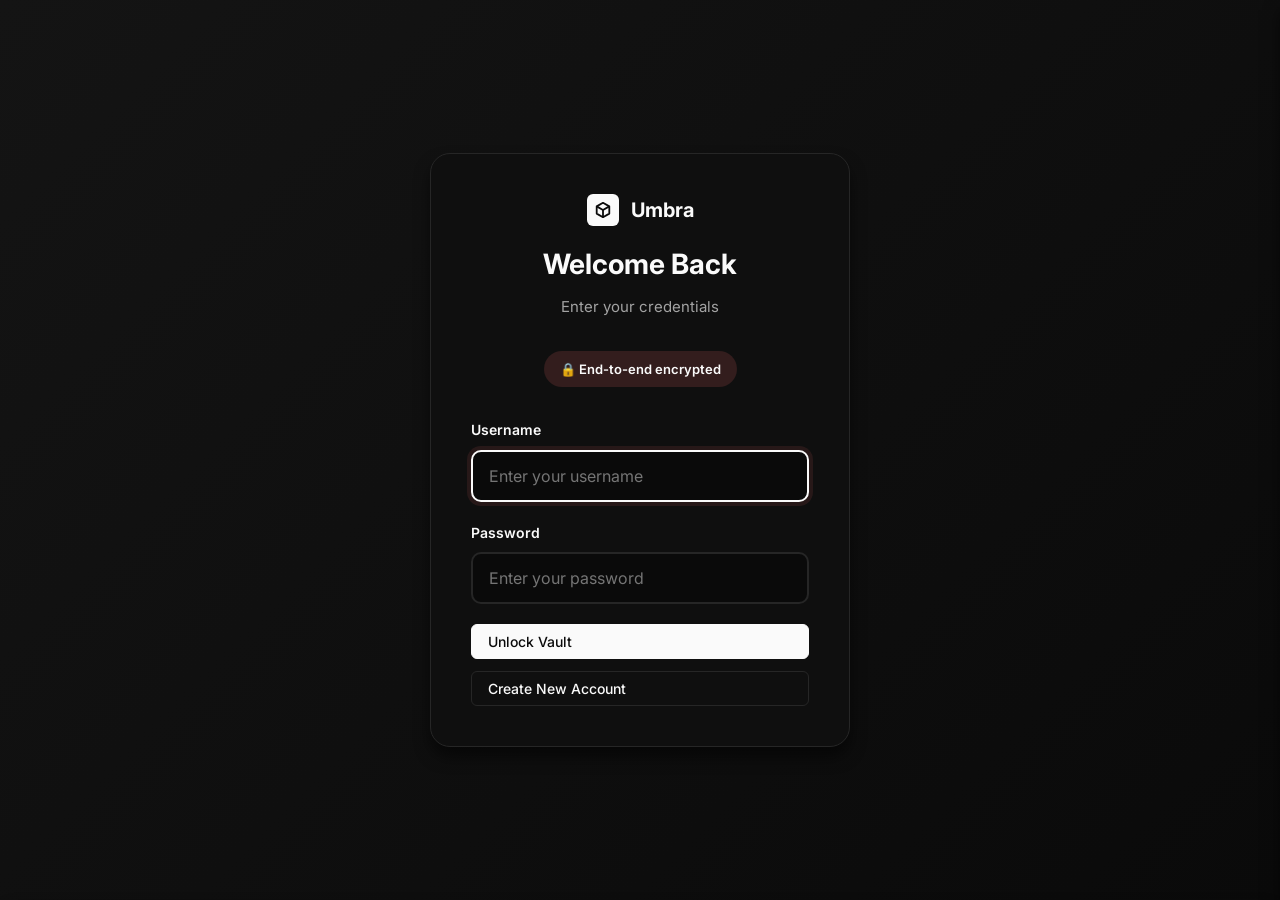
==== commit c73bf0d2: "Add files via upload" ====
--- a/index.html
+++ b/index.html
@@ -8,8 +8,8 @@
     <meta http-equiv="Pragma" content="no-cache">
     <meta http-equiv="Expires" content="0">
     <meta name="apple-mobile-web-app-status-bar-style" content="black-translucent">
-    <title>SecureVault Pro</title>
-    <link href="https://fonts.googleapis.com/css2?family=Instrument+Sans:wght@400;500;600;700&display=swap" rel="stylesheet">
+    <title>Umbra</title>
+    <link href="https://fonts.googleapis.com/css2?family=Inter:wght@400;500;600;700&family=JetBrains+Mono:wght@400;600&display=swap" rel="stylesheet">
     <link rel="stylesheet" href="styles.css">
 </head>
 <body>
@@ -17,8 +17,15 @@
     <div class="header hidden" id="mainHeader">
         <div class="header-content">
             <div class="logo">
-                <div class="logo-icon">🔐</div>
-                <span>SecureVault Pro</span>
+                <div class="logo-icon">
+                    <svg width="20" height="20" viewBox="0 0 20 20" fill="none" xmlns="http://www.w3.org/2000/svg">
+                        <path d="M10 2L3 6V14L10 18L17 14V6L10 2Z" stroke="currentColor" stroke-width="2" stroke-linejoin="round"/>
+                        <path d="M10 10L3 6" stroke="currentColor" stroke-width="2"/>
+                        <path d="M10 10V18" stroke="currentColor" stroke-width="2"/>
+                        <path d="M10 10L17 6" stroke="currentColor" stroke-width="2"/>
+                    </svg>
+                </div>
+                <span>Umbra</span>
             </div>
             <div class="header-actions">
                 <button class="btn btn-ghost btn-icon" onclick="showSettings()" title="Settings">⚙️</button>
@@ -32,8 +39,15 @@
         <div class="auth-card">
             <div class="auth-header">
                 <div class="logo" style="justify-content: center; margin-bottom: 1rem;">
-                    <div class="logo-icon">🔐</div>
-                    <span>SecureVault Pro</span>
+                    <div class="logo-icon">
+                        <svg width="20" height="20" viewBox="0 0 20 20" fill="none" xmlns="http://www.w3.org/2000/svg">
+                            <path d="M10 2L3 6V14L10 18L17 14V6L10 2Z" stroke="currentColor" stroke-width="2" stroke-linejoin="round"/>
+                            <path d="M10 10L3 6" stroke="currentColor" stroke-width="2"/>
+                            <path d="M10 10V18" stroke="currentColor" stroke-width="2"/>
+                            <path d="M10 10L17 6" stroke="currentColor" stroke-width="2"/>
+                        </svg>
+                    </div>
+                    <span>Umbra</span>
                 </div>
                 <h1 class="auth-title" id="authTitle">Welcome Back</h1>
                 <p class="auth-subtitle" id="authSubtitle">Enter your credentials</p>
@@ -109,13 +123,15 @@
             <div class="folder-list" id="folderList"></div>
         </div>
 
-        <!-- Upload Area -->
-        <div class="upload-area" id="uploadArea">
-            <div class="upload-icon">📤</div>
-            <div class="upload-text">Tap to upload photos</div>
-            <div class="upload-hint">Or drag and drop files here</div>
-            <input type="file" id="fileInput" accept="image/*" multiple style="display: none;">
-        </div>
+        <!-- Upload Button -->
+        <button class="upload-btn" id="uploadBtn" onclick="document.getElementById('fileInput').click()">
+            <svg width="20" height="20" viewBox="0 0 20 20" fill="none" xmlns="http://www.w3.org/2000/svg">
+                <path d="M10 14V6M10 6L6 10M10 6L14 10" stroke="currentColor" stroke-width="2" stroke-linecap="round" stroke-linejoin="round"/>
+                <path d="M3 16H17" stroke="currentColor" stroke-width="2" stroke-linecap="round"/>
+            </svg>
+            Upload Photos
+        </button>
+        <input type="file" id="fileInput" accept="image/*" multiple style="display: none;">
 
         <!-- Photo Grid -->
         <div class="photo-grid" id="photoGrid"></div>
@@ -188,13 +204,13 @@
             <div class="setting-item">
                 <div>
                     <div class="setting-label">Version</div>
-                    <div class="setting-description">SecureVault Pro 2.0</div>
+                    <div class="setting-description">Umbra 1.0</div>
                 </div>
             </div>
             <div class="setting-item">
                 <div>
                     <div class="setting-label">Encryption</div>
-                    <div class="setting-description">AES-256-GCM with PBKDF2</div>
+                    <div class="setting-description">AES-256-GCM</div>
                 </div>
             </div>
         </div>
@@ -208,11 +224,38 @@
         <div class="action-list" id="actionList"></div>
     </div>
 
-    <!-- Image Modal -->
+    <!-- Image Modal with Swipe -->
     <div class="modal" id="imageModal">
         <div class="modal-content">
-            <button class="modal-close" onclick="closeModal()">✕</button>
-            <img class="modal-img" id="modalImg" src="" alt="Photo">
+            <div class="modal-header">
+                <div class="modal-info">
+                    <div class="modal-filename" id="modalFilename">Photo</div>
+                    <div class="modal-counter" id="modalCounter">1 / 1</div>
+                </div>
+                <button class="modal-close" onclick="closeModal()">
+                    <svg width="20" height="20" viewBox="0 0 20 20" fill="none" xmlns="http://www.w3.org/2000/svg">
+                        <path d="M5 5L15 15M5 15L15 5" stroke="currentColor" stroke-width="2" stroke-linecap="round"/>
+                    </svg>
+                </button>
+            </div>
+            <div class="modal-image-container">
+                <button class="modal-nav modal-nav-prev" id="modalPrev" onclick="navigatePhoto(-1)">
+                    <svg width="24" height="24" viewBox="0 0 24 24" fill="none" xmlns="http://www.w3.org/2000/svg">
+                        <path d="M15 18L9 12L15 6" stroke="currentColor" stroke-width="2" stroke-linecap="round" stroke-linejoin="round"/>
+                    </svg>
+                </button>
+                <div class="modal-img-wrapper">
+                    <div class="modal-spinner" id="modalSpinner">
+                        <div class="spinner"></div>
+                    </div>
+                    <img class="modal-img" id="modalImg" src="" alt="Photo">
+                </div>
+                <button class="modal-nav modal-nav-next" id="modalNext" onclick="navigatePhoto(1)">
+                    <svg width="24" height="24" viewBox="0 0 24 24" fill="none" xmlns="http://www.w3.org/2000/svg">
+                        <path d="M9 18L15 12L9 6" stroke="currentColor" stroke-width="2" stroke-linecap="round" stroke-linejoin="round"/>
+                    </svg>
+                </button>
+            </div>
         </div>
     </div>
 
--- a/styles.css
+++ b/styles.css
@@ -0,0 +1,1086 @@
+* {
+    margin: 0;
+    padding: 0;
+    box-sizing: border-box;
+    -webkit-tap-highlight-color: transparent;
+}
+
+:root {
+    --bg-primary: #ffffff;
+    --bg-secondary: #fafafa;
+    --bg-tertiary: #f5f5f5;
+    --bg-elevated: #ffffff;
+    --text-primary: #0a0a0a;
+    --text-secondary: #737373;
+    --text-muted: #a3a3a3;
+    --accent: #0a0a0a;
+    --accent-hover: #262626;
+    --accent-light: #f5f5f5;
+    --border: #e5e5e5;
+    --shadow-sm: 0 1px 2px rgba(0, 0, 0, 0.05);
+    --shadow-md: 0 4px 6px rgba(0, 0, 0, 0.07);
+    --shadow-lg: 0 10px 15px rgba(0, 0, 0, 0.1);
+    --success: #22c55e;
+    --warning: #f59e0b;
+    --danger: #ef4444;
+    --favorite: #eab308;
+}
+
+[data-theme="dark"] {
+    --bg-primary: #0a0a0a;
+    --bg-secondary: #141414;
+    --bg-tertiary: #1a1a1a;
+    --bg-elevated: #0f0f0f;
+    --text-primary: #fafafa;
+    --text-secondary: #a3a3a3;
+    --text-muted: #737373;
+    --accent: #fafafa;
+    --accent-hover: #e5e5e5;
+    --accent-light: #1a1a1a;
+    --border: #262626;
+    --shadow-sm: 0 1px 2px rgba(0, 0, 0, 0.3);
+    --shadow-md: 0 4px 6px rgba(0, 0, 0, 0.4);
+    --shadow-lg: 0 10px 15px rgba(0, 0, 0, 0.5);
+}
+
+body {
+    font-family: 'Inter', -apple-system, BlinkMacSystemFont, sans-serif;
+    background: var(--bg-primary);
+    color: var(--text-primary);
+    min-height: 100vh;
+    overflow-x: hidden;
+    transition: background-color 0.2s ease, color 0.2s ease;
+    font-size: 15px;
+    line-height: 1.6;
+}
+
+.container {
+    max-width: 100%;
+    min-height: 100vh;
+}
+
+/* Header */
+.header {
+    position: sticky;
+    top: 0;
+    z-index: 100;
+    background: var(--bg-elevated);
+    border-bottom: 1px solid var(--border);
+    backdrop-filter: blur(20px);
+    -webkit-backdrop-filter: blur(20px);
+    box-shadow: var(--shadow-sm);
+}
+
+.header-content {
+    display: flex;
+    align-items: center;
+    justify-content: space-between;
+    padding: 1rem 1.5rem;
+    max-width: 1400px;
+    margin: 0 auto;
+}
+
+.logo {
+    display: flex;
+    align-items: center;
+    gap: 0.75rem;
+    font-size: 1.25rem;
+    font-weight: 700;
+    color: var(--text-primary);
+}
+
+.logo-icon {
+    width: 32px;
+    height: 32px;
+    background: var(--accent);
+    border-radius: 6px;
+    display: flex;
+    align-items: center;
+    justify-content: center;
+    color: var(--bg-primary);
+    transition: transform 0.2s ease;
+}
+
+.logo-icon svg {
+    width: 18px;
+    height: 18px;
+}
+
+.header-actions {
+    display: flex;
+    gap: 0.5rem;
+    align-items: center;
+}
+
+/* Buttons */
+.btn {
+    padding: 0.5rem 1rem;
+    border-radius: 6px;
+    border: 1px solid var(--border);
+    font-size: 0.875rem;
+    font-weight: 500;
+    cursor: pointer;
+    transition: all 0.15s ease;
+    font-family: inherit;
+    display: inline-flex;
+    align-items: center;
+    gap: 0.5rem;
+    white-space: nowrap;
+    background: var(--bg-elevated);
+    color: var(--text-primary);
+}
+
+.btn:hover {
+    background: var(--bg-tertiary);
+    border-color: var(--text-muted);
+}
+
+.btn-primary {
+    background: var(--accent);
+    color: var(--bg-primary);
+    border-color: var(--accent);
+}
+
+.btn-primary:hover {
+    background: var(--accent-hover);
+    border-color: var(--accent-hover);
+}
+
+.btn-secondary {
+    background: transparent;
+    border-color: var(--border);
+}
+
+.btn-ghost {
+    background: transparent;
+    border: none;
+    color: var(--text-secondary);
+    padding: 0.5rem;
+}
+
+.btn-ghost:hover {
+    background: var(--bg-tertiary);
+    color: var(--text-primary);
+}
+
+.btn-icon {
+    width: 40px;
+    height: 40px;
+    padding: 0;
+    display: flex;
+    align-items: center;
+    justify-content: center;
+    font-size: 1.25rem;
+}
+
+.btn-danger {
+    background: var(--danger);
+    color: white;
+}
+
+.btn-danger:hover {
+    background: #ff5252;
+}
+
+/* Auth Screen */
+.auth-screen {
+    min-height: 100vh;
+    display: flex;
+    align-items: center;
+    justify-content: center;
+    padding: 2rem 1rem;
+    background: linear-gradient(135deg, var(--bg-secondary) 0%, var(--bg-primary) 100%);
+}
+
+.auth-card {
+    background: var(--bg-elevated);
+    border-radius: 20px;
+    padding: 2.5rem;
+    width: 100%;
+    max-width: 420px;
+    box-shadow: var(--shadow-lg);
+    border: 1px solid var(--border);
+}
+
+.auth-header {
+    text-align: center;
+    margin-bottom: 2rem;
+}
+
+.auth-title {
+    font-size: 1.75rem;
+    font-weight: 700;
+    margin-bottom: 0.5rem;
+    color: var(--text-primary);
+}
+
+.auth-subtitle {
+    font-size: 0.9375rem;
+    color: var(--text-secondary);
+    margin-bottom: 1rem;
+}
+
+.security-badge {
+    display: inline-flex;
+    align-items: center;
+    gap: 0.5rem;
+    padding: 0.5rem 1rem;
+    background: var(--accent-light);
+    color: var(--accent);
+    border-radius: 50px;
+    font-size: 0.8125rem;
+    font-weight: 600;
+    margin-top: 1rem;
+}
+
+[data-theme="dark"] .security-badge {
+    background: rgba(255, 107, 107, 0.15);
+}
+
+/* Forms */
+.form-group {
+    margin-bottom: 1.25rem;
+}
+
+.form-label {
+    display: block;
+    font-size: 0.875rem;
+    font-weight: 600;
+    color: var(--text-primary);
+    margin-bottom: 0.5rem;
+}
+
+.form-input {
+    width: 100%;
+    padding: 0.875rem 1rem;
+    border: 2px solid var(--border);
+    border-radius: 10px;
+    font-size: 1rem;
+    font-family: inherit;
+    background: var(--bg-primary);
+    color: var(--text-primary);
+    transition: all 0.2s ease;
+}
+
+.form-input:focus {
+    outline: none;
+    border-color: var(--accent);
+    box-shadow: 0 0 0 4px rgba(255, 107, 107, 0.1);
+}
+
+/* Main Content */
+.main-content {
+    max-width: 1400px;
+    margin: 0 auto;
+    padding: 2rem 1.5rem;
+}
+
+/* Stats */
+.stats-bar {
+    display: grid;
+    grid-template-columns: repeat(auto-fit, minmax(140px, 1fr));
+    gap: 1rem;
+    margin-bottom: 2rem;
+}
+
+.stat-card {
+    background: var(--bg-elevated);
+    padding: 1.25rem;
+    border-radius: 16px;
+    border: 1px solid var(--border);
+    box-shadow: var(--shadow-sm);
+}
+
+.stat-value {
+    font-size: 1.75rem;
+    font-weight: 700;
+    color: var(--text-primary);
+    margin-bottom: 0.25rem;
+}
+
+.stat-label {
+    font-size: 0.8125rem;
+    color: var(--text-secondary);
+    font-weight: 500;
+}
+
+/* Folders */
+.folder-nav {
+    margin-bottom: 2rem;
+}
+
+.folder-header {
+    display: flex;
+    align-items: center;
+    justify-content: space-between;
+    margin-bottom: 1rem;
+}
+
+.folder-title {
+    font-size: 1.125rem;
+    font-weight: 700;
+    color: var(--text-primary);
+    display: flex;
+    align-items: center;
+    gap: 0.5rem;
+}
+
+.folder-list {
+    display: flex;
+    gap: 0.75rem;
+    overflow-x: auto;
+    padding-bottom: 0.5rem;
+    scrollbar-width: thin;
+    scrollbar-color: var(--border) transparent;
+}
+
+.folder-chip {
+    display: inline-flex;
+    align-items: center;
+    gap: 0.5rem;
+    padding: 0.625rem 1rem;
+    background: var(--bg-tertiary);
+    border: 2px solid transparent;
+    border-radius: 12px;
+    font-size: 0.9375rem;
+    font-weight: 600;
+    color: var(--text-primary);
+    cursor: pointer;
+    transition: all 0.2s ease;
+    white-space: nowrap;
+    user-select: none;
+}
+
+.folder-chip:hover {
+    background: var(--bg-elevated);
+    border-color: var(--border);
+}
+
+.folder-chip.active {
+    background: var(--accent);
+    color: white;
+    border-color: var(--accent);
+}
+
+.folder-chip.favorite {
+    background: linear-gradient(135deg, #ffd43b 0%, #ffa94d 100%);
+    color: white;
+}
+
+.folder-chip.favorite.active {
+    box-shadow: 0 0 0 4px rgba(255, 212, 59, 0.2);
+}
+
+.folder-count {
+    background: rgba(255, 255, 255, 0.2);
+    padding: 0.125rem 0.5rem;
+    border-radius: 20px;
+    font-size: 0.75rem;
+    font-weight: 700;
+}
+
+/* Upload Area */
+.upload-area {
+    background: var(--bg-elevated);
+    border: 2px dashed var(--border);
+    border-radius: 16px;
+    padding: 3rem 2rem;
+    text-align: center;
+    cursor: pointer;
+    transition: all 0.2s ease;
+    margin-bottom: 2rem;
+}
+
+.upload-area:hover {
+    border-color: var(--accent);
+    background: var(--accent-light);
+}
+
+[data-theme="dark"] .upload-area:hover {
+    background: rgba(255, 107, 107, 0.05);
+}
+
+.upload-area.dragover {
+    border-color: var(--accent);
+    background: var(--accent-light);
+    transform: scale(1.02);
+}
+
+.upload-icon {
+    font-size: 3rem;
+    margin-bottom: 1rem;
+}
+
+.upload-text {
+    font-size: 1.125rem;
+    font-weight: 600;
+    color: var(--text-primary);
+    margin-bottom: 0.5rem;
+}
+
+.upload-hint {
+    font-size: 0.875rem;
+    color: var(--text-secondary);
+}
+
+/* Photo Grid */
+.photo-grid {
+    display: grid;
+    grid-template-columns: repeat(auto-fill, minmax(160px, 1fr));
+    gap: 1rem;
+    margin-bottom: 2rem;
+}
+
+@media (min-width: 640px) {
+    .photo-grid {
+        grid-template-columns: repeat(auto-fill, minmax(200px, 1fr));
+    }
+}
+
+.photo-card {
+    background: var(--bg-elevated);
+    border-radius: 16px;
+    overflow: hidden;
+    border: 1px solid var(--border);
+    box-shadow: var(--shadow-sm);
+    transition: all 0.2s ease;
+    animation: fadeInUp 0.3s ease;
+    position: relative;
+}
+
+.photo-card:hover {
+    transform: translateY(-4px);
+    box-shadow: var(--shadow-md);
+}
+
+@keyframes fadeInUp {
+    from {
+        opacity: 0;
+        transform: translateY(20px);
+    }
+    to {
+        opacity: 1;
+        transform: translateY(0);
+    }
+}
+
+.photo-thumbnail {
+    aspect-ratio: 1;
+    position: relative;
+    overflow: hidden;
+    cursor: pointer;
+    background: var(--bg-tertiary);
+}
+
+.photo-bg {
+    position: absolute;
+    inset: 0;
+    background-size: cover;
+    background-position: center;
+    filter: blur(20px) brightness(0.9);
+    transform: scale(1.1);
+}
+
+.photo-img {
+    position: relative;
+    width: 100%;
+    height: 100%;
+    object-fit: contain;
+    z-index: 1;
+}
+
+.photo-favorite-btn {
+    position: absolute;
+    top: 0.5rem;
+    right: 0.5rem;
+    z-index: 2;
+    background: rgba(255, 255, 255, 0.9);
+    border: none;
+    width: 32px;
+    height: 32px;
+    border-radius: 50%;
+    display: flex;
+    align-items: center;
+    justify-content: center;
+    cursor: pointer;
+    transition: all 0.2s ease;
+    font-size: 1rem;
+}
+
+[data-theme="dark"] .photo-favorite-btn {
+    background: rgba(0, 0, 0, 0.6);
+}
+
+.photo-favorite-btn:hover {
+    transform: scale(1.1);
+}
+
+.photo-favorite-btn.favorited {
+    background: var(--favorite);
+    animation: heartBeat 0.3s ease;
+}
+
+@keyframes heartBeat {
+    0%, 100% { transform: scale(1); }
+    25% { transform: scale(1.3); }
+    50% { transform: scale(1.1); }
+}
+
+.photo-info {
+    padding: 0.75rem;
+}
+
+.photo-name {
+    font-size: 0.875rem;
+    font-weight: 600;
+    color: var(--text-primary);
+    white-space: nowrap;
+    overflow: hidden;
+    text-overflow: ellipsis;
+    margin-bottom: 0.25rem;
+}
+
+.photo-meta {
+    display: flex;
+    align-items: center;
+    justify-content: space-between;
+    font-size: 0.75rem;
+    color: var(--text-secondary);
+}
+
+/* Empty State */
+.empty-state {
+    text-align: center;
+    padding: 4rem 2rem;
+}
+
+.empty-icon {
+    font-size: 4rem;
+    margin-bottom: 1rem;
+    opacity: 0.5;
+}
+
+.empty-text {
+    font-size: 1.25rem;
+    font-weight: 600;
+    color: var(--text-primary);
+    margin-bottom: 0.5rem;
+}
+
+.empty-hint {
+    font-size: 0.9375rem;
+    color: var(--text-secondary);
+}
+
+/* Modal */
+.modal {
+    position: fixed;
+    inset: 0;
+    background: rgba(0, 0, 0, 0.8);
+    backdrop-filter: blur(10px);
+    -webkit-backdrop-filter: blur(10px);
+    z-index: 1000;
+    display: none;
+    align-items: center;
+    justify-content: center;
+    padding: 2rem 1rem;
+    animation: fadeIn 0.2s ease;
+}
+
+.modal.active {
+    display: flex;
+}
+
+@keyframes fadeIn {
+    from { opacity: 0; }
+    to { opacity: 1; }
+}
+
+.modal-content {
+    position: relative;
+    max-width: 90vw;
+    max-height: 90vh;
+    animation: scaleIn 0.3s ease;
+}
+
+@keyframes scaleIn {
+    from {
+        opacity: 0;
+        transform: scale(0.9);
+    }
+    to {
+        opacity: 1;
+        transform: scale(1);
+    }
+}
+
+.modal-img {
+    max-width: 100%;
+    max-height: 90vh;
+    border-radius: 16px;
+    box-shadow: var(--shadow-lg);
+}
+
+.modal-close {
+    position: absolute;
+    top: -3rem;
+    right: 0;
+    background: rgba(255, 255, 255, 0.9);
+    border: none;
+    width: 40px;
+    height: 40px;
+    border-radius: 50%;
+    font-size: 1.5rem;
+    cursor: pointer;
+    display: flex;
+    align-items: center;
+    justify-content: center;
+    transition: all 0.2s ease;
+}
+
+.modal-close:hover {
+    background: white;
+    transform: scale(1.1);
+}
+
+/* Action Sheet */
+.action-sheet-backdrop {
+    position: fixed;
+    inset: 0;
+    background: rgba(0, 0, 0, 0.5);
+    z-index: 999;
+    display: none;
+    animation: fadeIn 0.2s ease;
+}
+
+.action-sheet-backdrop.active {
+    display: block;
+}
+
+.action-sheet {
+    position: fixed;
+    bottom: 0;
+    left: 0;
+    right: 0;
+    background: var(--bg-elevated);
+    border-radius: 20px 20px 0 0;
+    padding: 1.5rem;
+    z-index: 1000;
+    transform: translateY(100%);
+    transition: transform 0.3s ease;
+    box-shadow: var(--shadow-lg);
+    max-height: 60vh;
+    overflow-y: auto;
+}
+
+.action-sheet.active {
+    transform: translateY(0);
+}
+
+.action-sheet-handle {
+    width: 40px;
+    height: 4px;
+    background: var(--border);
+    border-radius: 2px;
+    margin: 0 auto 1.5rem;
+}
+
+.action-sheet-title {
+    font-size: 1.125rem;
+    font-weight: 700;
+    margin-bottom: 1rem;
+    color: var(--text-primary);
+}
+
+.action-list {
+    display: flex;
+    flex-direction: column;
+    gap: 0.5rem;
+}
+
+.action-item {
+    display: flex;
+    align-items: center;
+    gap: 1rem;
+    padding: 1rem;
+    background: var(--bg-tertiary);
+    border-radius: 12px;
+    cursor: pointer;
+    transition: all 0.2s ease;
+    font-weight: 500;
+}
+
+.action-item:hover {
+    background: var(--border);
+}
+
+.action-item.danger {
+    color: var(--danger);
+}
+
+.action-icon {
+    font-size: 1.25rem;
+}
+
+/* Settings Menu */
+.settings-menu {
+    position: fixed;
+    top: 0;
+    right: 0;
+    width: 100%;
+    max-width: 360px;
+    height: 100vh;
+    background: var(--bg-elevated);
+    border-left: 1px solid var(--border);
+    z-index: 1001;
+    transform: translateX(100%);
+    transition: transform 0.3s ease;
+    overflow-y: auto;
+    box-shadow: var(--shadow-lg);
+}
+
+.settings-menu.active {
+    transform: translateX(0);
+}
+
+.settings-header {
+    padding: 1.5rem;
+    border-bottom: 1px solid var(--border);
+    display: flex;
+    align-items: center;
+    justify-content: space-between;
+}
+
+.settings-title {
+    font-size: 1.5rem;
+    font-weight: 700;
+}
+
+.settings-section {
+    padding: 1.5rem;
+    border-bottom: 1px solid var(--border);
+}
+
+.settings-section-title {
+    font-size: 0.875rem;
+    font-weight: 700;
+    text-transform: uppercase;
+    letter-spacing: 0.5px;
+    color: var(--text-secondary);
+    margin-bottom: 1rem;
+}
+
+.setting-item {
+    display: flex;
+    align-items: center;
+    justify-content: space-between;
+    padding: 1rem 0;
+}
+
+.setting-label {
+    font-weight: 500;
+    color: var(--text-primary);
+}
+
+.setting-description {
+    font-size: 0.875rem;
+    color: var(--text-secondary);
+    margin-top: 0.25rem;
+}
+
+/* Toggle Switch */
+.toggle {
+    position: relative;
+    width: 52px;
+    height: 28px;
+    background: var(--bg-tertiary);
+    border-radius: 14px;
+    cursor: pointer;
+    transition: background 0.3s ease;
+}
+
+.toggle.active {
+    background: var(--accent);
+}
+
+.toggle-thumb {
+    position: absolute;
+    top: 2px;
+    left: 2px;
+    width: 24px;
+    height: 24px;
+    background: white;
+    border-radius: 50%;
+    transition: transform 0.3s ease;
+    box-shadow: 0 2px 4px rgba(0, 0, 0, 0.2);
+}
+
+.toggle.active .toggle-thumb {
+    transform: translateX(24px);
+}
+
+/* Loading */
+.loading {
+    display: flex;
+    flex-direction: column;
+    align-items: center;
+    gap: 1rem;
+    padding: 2rem;
+}
+
+.spinner {
+    width: 48px;
+    height: 48px;
+    border: 4px solid var(--border);
+    border-top-color: var(--accent);
+    border-radius: 50%;
+    animation: spin 0.8s linear infinite;
+}
+
+@keyframes spin {
+    to { transform: rotate(360deg); }
+}
+
+/* Utility Classes */
+.hidden {
+    display: none !important;
+}
+
+/* Mobile Optimizations */
+@media (max-width: 640px) {
+    .header-content {
+        padding: 1rem;
+    }
+
+    .main-content {
+        padding: 1.5rem 1rem;
+    }
+
+    .auth-card {
+        padding: 2rem 1.5rem;
+    }
+
+    .settings-menu {
+        max-width: 100%;
+    }
+}
+
+/* Safe Area for iOS */
+.safe-area-inset {
+    padding-bottom: env(safe-area-inset-bottom);
+}
+
+/* Upload Button */
+.upload-btn {
+    width: 100%;
+    padding: 1rem;
+    background: var(--accent);
+    color: var(--bg-primary);
+    border: none;
+    border-radius: 8px;
+    font-size: 0.9375rem;
+    font-weight: 500;
+    cursor: pointer;
+    display: flex;
+    align-items: center;
+    justify-content: center;
+    gap: 0.5rem;
+    transition: all 0.15s ease;
+    margin-bottom: 2rem;
+}
+
+.upload-btn:hover {
+    background: var(--accent-hover);
+}
+
+.upload-btn svg {
+    width: 20px;
+    height: 20px;
+}
+
+/* Modal Improvements */
+.modal-header {
+    position: absolute;
+    top: 0;
+    left: 0;
+    right: 0;
+    padding: 1.5rem;
+    display: flex;
+    align-items: center;
+    justify-content: space-between;
+    z-index: 10;
+    background: linear-gradient(to bottom, rgba(0,0,0,0.8) 0%, transparent 100%);
+}
+
+.modal-info {
+    display: flex;
+    flex-direction: column;
+    gap: 0.25rem;
+}
+
+.modal-filename {
+    font-size: 0.875rem;
+    font-weight: 500;
+    color: white;
+}
+
+.modal-counter {
+    font-size: 0.75rem;
+    color: rgba(255,255,255,0.7);
+    font-family: 'JetBrains Mono', monospace;
+}
+
+.modal-close {
+    background: rgba(0, 0, 0, 0.5);
+    border: none;
+    width: 36px;
+    height: 36px;
+    border-radius: 50%;
+    display: flex;
+    align-items: center;
+    justify-content: center;
+    cursor: pointer;
+    transition: all 0.15s ease;
+    color: white;
+    backdrop-filter: blur(10px);
+}
+
+.modal-close:hover {
+    background: rgba(0, 0, 0, 0.7);
+}
+
+.modal-image-container {
+    position: relative;
+    width: 100%;
+    height: 100%;
+    display: flex;
+    align-items: center;
+    justify-content: center;
+}
+
+.modal-img-wrapper {
+    position: relative;
+    max-width: 90vw;
+    max-height: 90vh;
+    display: flex;
+    align-items: center;
+    justify-content: center;
+}
+
+.modal-spinner {
+    position: absolute;
+    inset: 0;
+    display: flex;
+    align-items: center;
+    justify-content: center;
+    background: var(--bg-primary);
+    border-radius: 8px;
+}
+
+.modal-spinner.hidden {
+    display: none;
+}
+
+.modal-img {
+    max-width: 100%;
+    max-height: 90vh;
+    border-radius: 8px;
+    opacity: 0;
+    transition: opacity 0.2s ease;
+}
+
+.modal-img.loaded {
+    opacity: 1;
+}
+
+.modal-nav {
+    position: absolute;
+    top: 50%;
+    transform: translateY(-50%);
+    background: rgba(0, 0, 0, 0.5);
+    border: none;
+    width: 48px;
+    height: 48px;
+    border-radius: 50%;
+    display: flex;
+    align-items: center;
+    justify-content: center;
+    cursor: pointer;
+    transition: all 0.15s ease;
+    color: white;
+    backdrop-filter: blur(10px);
+    z-index: 10;
+}
+
+.modal-nav:hover {
+    background: rgba(0, 0, 0, 0.7);
+}
+
+.modal-nav.hidden {
+    display: none;
+}
+
+.modal-nav-prev {
+    left: 1rem;
+}
+
+.modal-nav-next {
+    right: 1rem;
+}
+
+/* Photo card with spinner */
+.photo-thumbnail {
+    aspect-ratio: 1;
+    position: relative;
+    overflow: hidden;
+    cursor: pointer;
+    background: var(--bg-tertiary);
+    display: flex;
+    align-items: center;
+    justify-content: center;
+}
+
+.photo-loading {
+    position: absolute;
+    inset: 0;
+    display: flex;
+    align-items: center;
+    justify-content: center;
+    background: var(--bg-tertiary);
+}
+
+.photo-loading .spinner {
+    width: 24px;
+    height: 24px;
+    border-width: 2px;
+}
+
+/* Minimal spinner */
+.spinner {
+    width: 32px;
+    height: 32px;
+    border: 2px solid var(--border);
+    border-top-color: var(--accent);
+    border-radius: 50%;
+    animation: spin 0.6s linear infinite;
+}
+
+@keyframes spin {
+    to { transform: rotate(360deg); }
+}
+
+/* Mobile improvements */
+@media (max-width: 640px) {
+    .modal-nav {
+        width: 40px;
+        height: 40px;
+    }
+    
+    .modal-nav-prev {
+        left: 0.5rem;
+    }
+    
+    .modal-nav-next {
+        right: 0.5rem;
+    }
+}
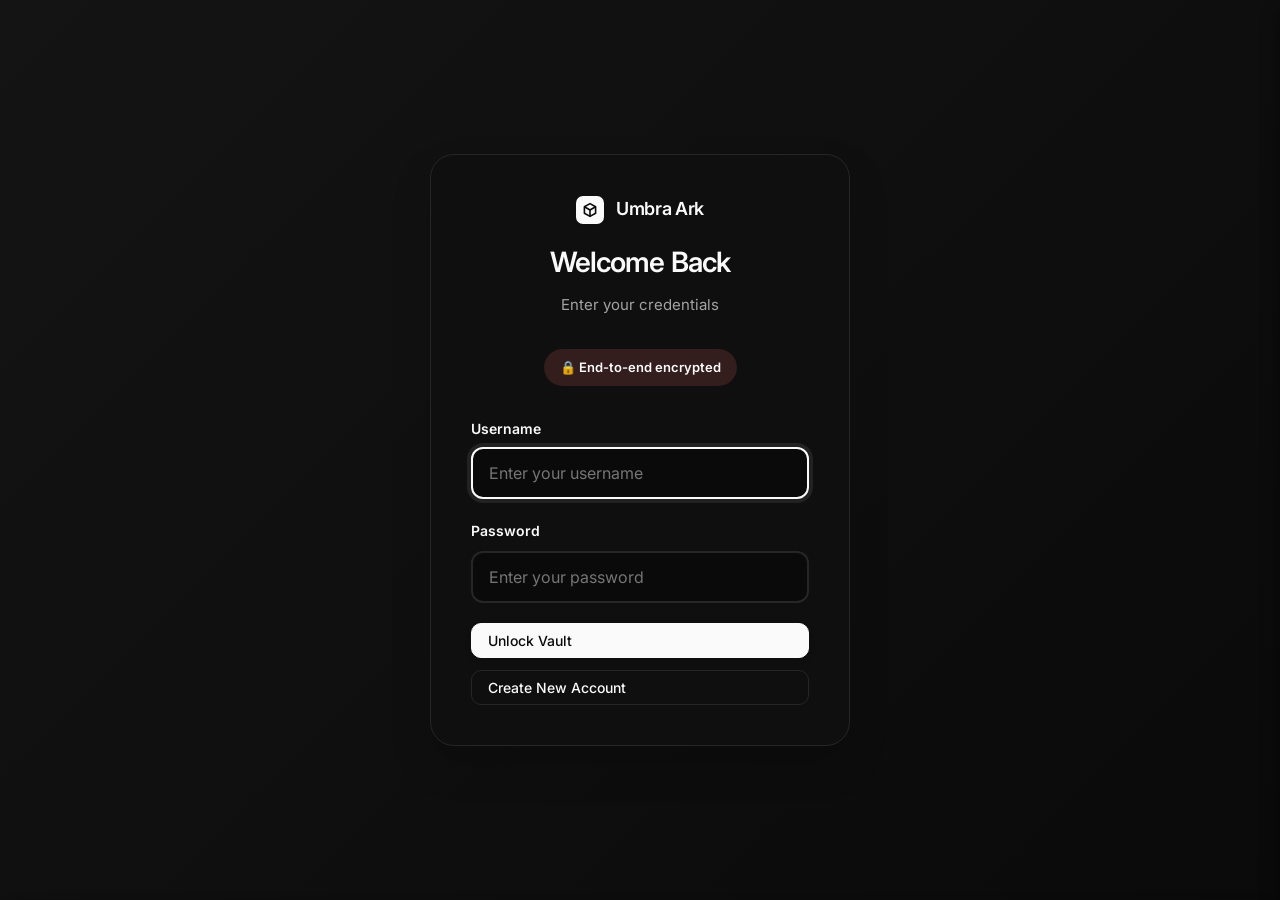
==== commit a4e6dacd: "Enhance mobile UX and rebrand to Umbra Ark Mobile Improvements: - Completely block vertical scrollin" ====
--- a/index.html
+++ b/index.html
@@ -8,7 +8,7 @@
     <meta http-equiv="Pragma" content="no-cache">
     <meta http-equiv="Expires" content="0">
     <meta name="apple-mobile-web-app-status-bar-style" content="black-translucent">
-    <title>Umbra</title>
+    <title>Umbra Ark</title>
     <link href="https://fonts.googleapis.com/css2?family=Inter:wght@400;500;600;700&family=JetBrains+Mono:wght@400;600&display=swap" rel="stylesheet">
     <link rel="stylesheet" href="styles.css">
 </head>
@@ -25,7 +25,7 @@
                         <path d="M10 10L17 6" stroke="currentColor" stroke-width="2"/>
                     </svg>
                 </div>
-                <span>Umbra</span>
+                <span>Umbra Ark</span>
             </div>
             <div class="header-actions">
                 <button class="btn btn-ghost btn-icon" onclick="showSettings()" title="Settings">⚙️</button>
@@ -47,7 +47,7 @@
                             <path d="M10 10L17 6" stroke="currentColor" stroke-width="2"/>
                         </svg>
                     </div>
-                    <span>Umbra</span>
+                    <span>Umbra Ark</span>
                 </div>
                 <h1 class="auth-title" id="authTitle">Welcome Back</h1>
                 <p class="auth-subtitle" id="authSubtitle">Enter your credentials</p>
@@ -204,7 +204,7 @@
             <div class="setting-item">
                 <div>
                     <div class="setting-label">Version</div>
-                    <div class="setting-description">Umbra 1.0</div>
+                    <div class="setting-description">Umbra Ark 1.0</div>
                 </div>
             </div>
             <div class="setting-item">
--- a/styles.css
+++ b/styles.css
@@ -49,9 +49,11 @@
     color: var(--text-primary);
     min-height: 100vh;
     overflow-x: hidden;
-    transition: background-color 0.2s ease, color 0.2s ease;
+    transition: background-color 0.3s cubic-bezier(0.4, 0, 0.2, 1), color 0.3s ease;
     font-size: 15px;
     line-height: 1.6;
+    -webkit-font-smoothing: antialiased;
+    -moz-osx-font-smoothing: grayscale;
 }
 
 .container {
@@ -84,26 +86,28 @@
     display: flex;
     align-items: center;
     gap: 0.75rem;
-    font-size: 1.25rem;
-    font-weight: 700;
-    color: var(--text-primary);
+    font-size: 1.125rem;
+    font-weight: 600;
+    color: var(--text-primary);
+    letter-spacing: -0.02em;
 }
 
 .logo-icon {
-    width: 32px;
-    height: 32px;
+    width: 28px;
+    height: 28px;
     background: var(--accent);
-    border-radius: 6px;
+    border-radius: 7px;
     display: flex;
     align-items: center;
     justify-content: center;
     color: var(--bg-primary);
-    transition: transform 0.2s ease;
+    transition: transform 0.3s cubic-bezier(0.4, 0, 0.2, 1);
+    box-shadow: 0 1px 3px rgba(0, 0, 0, 0.1);
 }
 
 .logo-icon svg {
-    width: 18px;
-    height: 18px;
+    width: 16px;
+    height: 16px;
 }
 
 .header-actions {
@@ -115,12 +119,12 @@
 /* Buttons */
 .btn {
     padding: 0.5rem 1rem;
-    border-radius: 6px;
+    border-radius: 10px;
     border: 1px solid var(--border);
     font-size: 0.875rem;
     font-weight: 500;
     cursor: pointer;
-    transition: all 0.15s ease;
+    transition: all 0.3s cubic-bezier(0.4, 0, 0.2, 1);
     font-family: inherit;
     display: inline-flex;
     align-items: center;
@@ -133,17 +137,32 @@
 .btn:hover {
     background: var(--bg-tertiary);
     border-color: var(--text-muted);
+    transform: translateY(-1px);
+    box-shadow: 0 4px 8px rgba(0, 0, 0, 0.1);
+}
+
+.btn:active {
+    transform: translateY(0);
+    box-shadow: 0 1px 2px rgba(0, 0, 0, 0.1);
 }
 
 .btn-primary {
     background: var(--accent);
     color: var(--bg-primary);
     border-color: var(--accent);
+    box-shadow: 0 2px 6px rgba(0, 0, 0, 0.1);
 }
 
 .btn-primary:hover {
     background: var(--accent-hover);
     border-color: var(--accent-hover);
+    transform: translateY(-1px);
+    box-shadow: 0 4px 12px rgba(0, 0, 0, 0.15);
+}
+
+.btn-primary:active {
+    transform: translateY(0);
+    box-shadow: 0 1px 3px rgba(0, 0, 0, 0.1);
 }
 
 .btn-secondary {
@@ -176,10 +195,12 @@
 .btn-danger {
     background: var(--danger);
     color: white;
+    border-color: var(--danger);
 }
 
 .btn-danger:hover {
-    background: #ff5252;
+    background: #dc2626;
+    border-color: #dc2626;
 }
 
 /* Auth Screen */
@@ -194,11 +215,11 @@
 
 .auth-card {
     background: var(--bg-elevated);
-    border-radius: 20px;
+    border-radius: 24px;
     padding: 2.5rem;
     width: 100%;
     max-width: 420px;
-    box-shadow: var(--shadow-lg);
+    box-shadow: 0 20px 40px rgba(0, 0, 0, 0.15);
     border: 1px solid var(--border);
 }
 
@@ -209,9 +230,10 @@
 
 .auth-title {
     font-size: 1.75rem;
-    font-weight: 700;
+    font-weight: 600;
     margin-bottom: 0.5rem;
     color: var(--text-primary);
+    letter-spacing: -0.03em;
 }
 
 .auth-subtitle {
@@ -254,18 +276,23 @@
     width: 100%;
     padding: 0.875rem 1rem;
     border: 2px solid var(--border);
-    border-radius: 10px;
+    border-radius: 12px;
     font-size: 1rem;
     font-family: inherit;
     background: var(--bg-primary);
     color: var(--text-primary);
-    transition: all 0.2s ease;
+    transition: all 0.3s cubic-bezier(0.4, 0, 0.2, 1);
 }
 
 .form-input:focus {
     outline: none;
     border-color: var(--accent);
-    box-shadow: 0 0 0 4px rgba(255, 107, 107, 0.1);
+    box-shadow: 0 0 0 4px rgba(10, 10, 10, 0.08);
+    transform: translateY(-1px);
+}
+
+[data-theme="dark"] .form-input:focus {
+    box-shadow: 0 0 0 4px rgba(250, 250, 250, 0.08);
 }
 
 /* Main Content */
@@ -442,15 +469,21 @@
     border-radius: 16px;
     overflow: hidden;
     border: 1px solid var(--border);
-    box-shadow: var(--shadow-sm);
-    transition: all 0.2s ease;
-    animation: fadeInUp 0.3s ease;
+    box-shadow: 0 2px 8px rgba(0, 0, 0, 0.04);
+    transition: all 0.4s cubic-bezier(0.4, 0, 0.2, 1);
+    animation: fadeInUp 0.4s cubic-bezier(0.4, 0, 0.2, 1);
     position: relative;
 }
 
 .photo-card:hover {
-    transform: translateY(-4px);
-    box-shadow: var(--shadow-md);
+    transform: translateY(-6px);
+    box-shadow: 0 12px 24px rgba(0, 0, 0, 0.12);
+    border-color: var(--text-muted);
+}
+
+.photo-card:active {
+    transform: translateY(-2px);
+    box-shadow: 0 4px 12px rgba(0, 0, 0, 0.08);
 }
 
 @keyframes fadeInUp {
@@ -877,7 +910,7 @@
     background: var(--accent);
     color: var(--bg-primary);
     border: none;
-    border-radius: 8px;
+    border-radius: 12px;
     font-size: 0.9375rem;
     font-weight: 500;
     cursor: pointer;
@@ -885,12 +918,20 @@
     align-items: center;
     justify-content: center;
     gap: 0.5rem;
-    transition: all 0.15s ease;
+    transition: all 0.3s cubic-bezier(0.4, 0, 0.2, 1);
     margin-bottom: 2rem;
+    box-shadow: 0 2px 8px rgba(0, 0, 0, 0.1);
 }
 
 .upload-btn:hover {
     background: var(--accent-hover);
+    transform: translateY(-2px);
+    box-shadow: 0 6px 16px rgba(0, 0, 0, 0.15);
+}
+
+.upload-btn:active {
+    transform: translateY(0);
+    box-shadow: 0 2px 4px rgba(0, 0, 0, 0.1);
 }
 
 .upload-btn svg {
@@ -899,82 +940,129 @@
 }
 
 /* Modal Improvements */
+.modal {
+    position: fixed;
+    inset: 0;
+    background: rgba(0, 0, 0, 0.98);
+    backdrop-filter: blur(20px);
+    -webkit-backdrop-filter: blur(20px);
+    z-index: 1000;
+    display: none;
+    align-items: center;
+    justify-content: center;
+    animation: fadeIn 0.2s ease;
+    overscroll-behavior: contain;
+    touch-action: none;
+}
+
+.modal.active {
+    display: flex;
+}
+
+.modal-content {
+    position: relative;
+    width: 100%;
+    height: 100%;
+    display: flex;
+    flex-direction: column;
+}
+
 .modal-header {
     position: absolute;
     top: 0;
     left: 0;
     right: 0;
-    padding: 1.5rem;
+    padding: 1.25rem 1rem;
     display: flex;
     align-items: center;
     justify-content: space-between;
     z-index: 10;
-    background: linear-gradient(to bottom, rgba(0,0,0,0.8) 0%, transparent 100%);
+    background: linear-gradient(to bottom, rgba(0,0,0,0.7) 0%, rgba(0,0,0,0.3) 60%, transparent 100%);
 }
 
 .modal-info {
     display: flex;
     flex-direction: column;
     gap: 0.25rem;
+    flex: 1;
+    min-width: 0;
 }
 
 .modal-filename {
     font-size: 0.875rem;
     font-weight: 500;
     color: white;
+    white-space: nowrap;
+    overflow: hidden;
+    text-overflow: ellipsis;
+    text-shadow: 0 1px 3px rgba(0, 0, 0, 0.5);
 }
 
 .modal-counter {
     font-size: 0.75rem;
     color: rgba(255,255,255,0.7);
     font-family: 'JetBrains Mono', monospace;
+    text-shadow: 0 1px 2px rgba(0, 0, 0, 0.5);
 }
 
 .modal-close {
     background: rgba(0, 0, 0, 0.5);
-    border: none;
+    border: 1px solid rgba(255, 255, 255, 0.15);
     width: 36px;
     height: 36px;
-    border-radius: 50%;
+    border-radius: 8px;
     display: flex;
     align-items: center;
     justify-content: center;
     cursor: pointer;
-    transition: all 0.15s ease;
+    transition: all 0.3s cubic-bezier(0.4, 0, 0.2, 1);
     color: white;
-    backdrop-filter: blur(10px);
+    backdrop-filter: blur(20px) saturate(180%);
+    -webkit-backdrop-filter: blur(20px) saturate(180%);
+    flex-shrink: 0;
+    box-shadow: 0 4px 12px rgba(0, 0, 0, 0.3);
+    opacity: 0.9;
 }
 
 .modal-close:hover {
     background: rgba(0, 0, 0, 0.7);
+    border-color: rgba(255, 255, 255, 0.3);
+    transform: scale(1.05);
+    opacity: 1;
+    box-shadow: 0 6px 16px rgba(0, 0, 0, 0.4);
+}
+
+.modal-close:active {
+    transform: scale(0.95);
 }
 
 .modal-image-container {
+    position: relative;
+    flex: 1;
+    display: flex;
+    align-items: center;
+    justify-content: center;
+    padding: 4rem 1rem 1rem;
+}
+
+.modal-img-wrapper {
     position: relative;
     width: 100%;
     height: 100%;
     display: flex;
     align-items: center;
     justify-content: center;
-}
-
-.modal-img-wrapper {
-    position: relative;
-    max-width: 90vw;
-    max-height: 90vh;
-    display: flex;
-    align-items: center;
-    justify-content: center;
+    transition: transform 0.3s cubic-bezier(0.4, 0, 0.2, 1), opacity 0.3s ease;
+    will-change: transform, opacity;
 }
 
 .modal-spinner {
     position: absolute;
-    inset: 0;
-    display: flex;
-    align-items: center;
-    justify-content: center;
-    background: var(--bg-primary);
-    border-radius: 8px;
+    top: 50%;
+    left: 50%;
+    transform: translate(-50%, -50%);
+    z-index: 5;
+    pointer-events: none;
 }
 
 .modal-spinner.hidden {
@@ -983,8 +1071,8 @@
 
 .modal-img {
     max-width: 100%;
-    max-height: 90vh;
-    border-radius: 8px;
+    max-height: 100%;
+    object-fit: contain;
     opacity: 0;
     transition: opacity 0.2s ease;
 }
@@ -998,7 +1086,7 @@
     top: 50%;
     transform: translateY(-50%);
     background: rgba(0, 0, 0, 0.5);
-    border: none;
+    border: 1px solid rgba(255, 255, 255, 0.15);
     width: 48px;
     height: 48px;
     border-radius: 50%;
@@ -1006,14 +1094,26 @@
     align-items: center;
     justify-content: center;
     cursor: pointer;
-    transition: all 0.15s ease;
+    transition: all 0.3s cubic-bezier(0.4, 0, 0.2, 1);
     color: white;
-    backdrop-filter: blur(10px);
+    backdrop-filter: blur(20px) saturate(180%);
+    -webkit-backdrop-filter: blur(20px) saturate(180%);
     z-index: 10;
+    box-shadow: 0 4px 12px rgba(0, 0, 0, 0.3);
+    opacity: 0.9;
 }
 
 .modal-nav:hover {
     background: rgba(0, 0, 0, 0.7);
+    border-color: rgba(255, 255, 255, 0.3);
+    transform: translateY(-50%) scale(1.08);
+    opacity: 1;
+    box-shadow: 0 6px 16px rgba(0, 0, 0, 0.4);
+}
+
+.modal-nav:active {
+    transform: translateY(-50%) scale(0.96);
+    box-shadow: 0 2px 8px rgba(0, 0, 0, 0.3);
 }
 
 .modal-nav.hidden {
@@ -1028,7 +1128,49 @@
     right: 1rem;
 }
 
-/* Photo card with spinner */
+/* Mobile modal improvements */
+@media (max-width: 640px) {
+    .modal-header {
+        padding: max(env(safe-area-inset-top, 0.75rem), 0.75rem) 0.75rem 0.75rem;
+    }
+    
+    .modal-image-container {
+        padding: calc(3.5rem + env(safe-area-inset-top, 0rem)) 0.5rem max(env(safe-area-inset-bottom, 0.5rem), 0.5rem);
+    }
+    
+    .modal-nav {
+        width: 40px;
+        height: 40px;
+    }
+    
+    .modal-nav-prev {
+        left: max(env(safe-area-inset-left, 0.5rem), 0.5rem);
+    }
+    
+    .modal-nav-next {
+        right: max(env(safe-area-inset-right, 0.5rem), 0.5rem);
+    }
+    
+    .modal-filename {
+        font-size: 0.8125rem;
+    }
+}
+
+/* Spinner */
+.spinner {
+    width: 32px;
+    height: 32px;
+    border: 2px solid rgba(255, 255, 255, 0.2);
+    border-top-color: rgba(255, 255, 255, 0.8);
+    border-radius: 50%;
+    animation: spin 0.6s linear infinite;
+}
+
+@keyframes spin {
+    to { transform: rotate(360deg); }
+}
+
+/* Photo card improvements */
 .photo-thumbnail {
     aspect-ratio: 1;
     position: relative;
@@ -1039,48 +1181,3 @@
     align-items: center;
     justify-content: center;
 }
-
-.photo-loading {
-    position: absolute;
-    inset: 0;
-    display: flex;
-    align-items: center;
-    justify-content: center;
-    background: var(--bg-tertiary);
-}
-
-.photo-loading .spinner {
-    width: 24px;
-    height: 24px;
-    border-width: 2px;
-}
-
-/* Minimal spinner */
-.spinner {
-    width: 32px;
-    height: 32px;
-    border: 2px solid var(--border);
-    border-top-color: var(--accent);
-    border-radius: 50%;
-    animation: spin 0.6s linear infinite;
-}
-
-@keyframes spin {
-    to { transform: rotate(360deg); }
-}
-
-/* Mobile improvements */
-@media (max-width: 640px) {
-    .modal-nav {
-        width: 40px;
-        height: 40px;
-    }
-    
-    .modal-nav-prev {
-        left: 0.5rem;
-    }
-    
-    .modal-nav-next {
-        right: 0.5rem;
-    }
-}
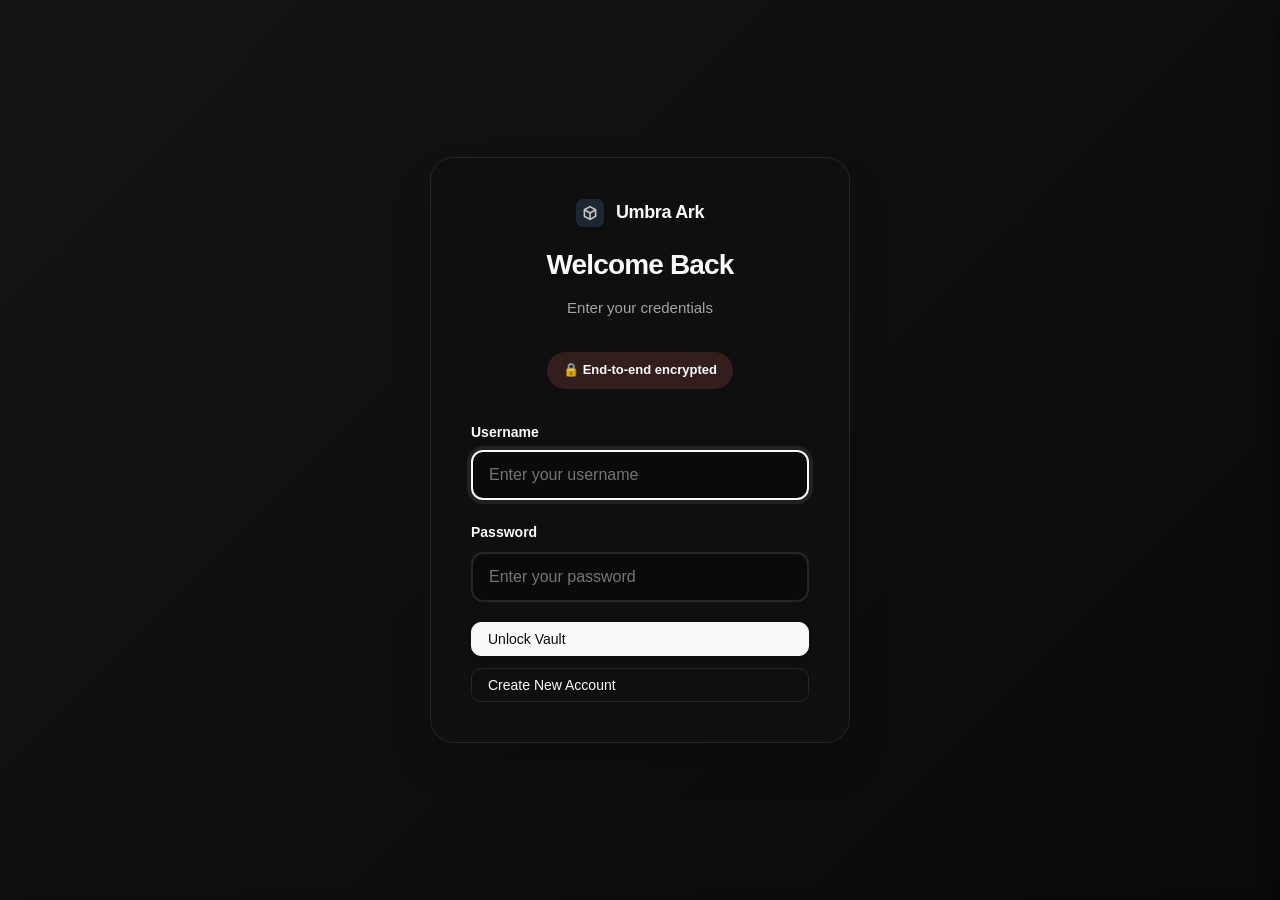
==== commit 5e13f57d: "Security upgrades and hardening Major security improvements: - Upgrade Firebase SDK from 10.7.1 to 1" ====
--- a/index.html
+++ b/index.html
@@ -8,8 +8,9 @@
     <meta http-equiv="Pragma" content="no-cache">
     <meta http-equiv="Expires" content="0">
     <meta name="apple-mobile-web-app-status-bar-style" content="black-translucent">
+    <meta http-equiv="Content-Security-Policy" content="default-src 'self'; script-src 'self' https://www.gstatic.com; connect-src 'self' https://*.googleapis.com https://*.firebaseio.com https://*.cloudfunctions.net https://firebasestorage.googleapis.com https://*.google.com; style-src 'self' 'unsafe-inline' https://fonts.googleapis.com; font-src 'self' https://fonts.gstatic.com; img-src 'self' data: blob: https://*.googleusercontent.com https://firebasestorage.googleapis.com; frame-src 'none'; object-src 'none'; base-uri 'self'">
     <title>Umbra Ark</title>
-    <link href="https://fonts.googleapis.com/css2?family=Inter:wght@400;500;600;700&family=JetBrains+Mono:wght@400;600&display=swap" rel="stylesheet">
+    <link href="https://fonts.googleapis.com/css2?family=Inter:wght@400;500;600;700&family=JetBrains+Mono:wght@400;600&display=swap" rel="stylesheet" crossorigin="anonymous">
     <link rel="stylesheet" href="styles.css">
 </head>
 <body>
--- a/styles.css
+++ b/styles.css
@@ -95,14 +95,19 @@
 .logo-icon {
     width: 28px;
     height: 28px;
-    background: var(--accent);
+    background: #535866;
     border-radius: 7px;
     display: flex;
     align-items: center;
     justify-content: center;
-    color: var(--bg-primary);
+    color: #e8e6e1;
     transition: transform 0.3s cubic-bezier(0.4, 0, 0.2, 1);
     box-shadow: 0 1px 3px rgba(0, 0, 0, 0.1);
+}
+
+[data-theme="dark"] .logo-icon {
+    background: #1d2733;
+    color: #c9c6c1;
 }
 
 .logo-icon svg {
@@ -385,7 +390,7 @@
 
 .folder-chip.active {
     background: var(--accent);
-    color: white;
+    color: var(--bg-primary);
     border-color: var(--accent);
 }
 
@@ -1006,10 +1011,10 @@
 }
 
 .modal-close {
-    background: rgba(0, 0, 0, 0.5);
-    border: 1px solid rgba(255, 255, 255, 0.15);
-    width: 36px;
-    height: 36px;
+    background: rgba(0, 0, 0, 0.7);
+    border: 1px solid rgba(255, 255, 255, 0.3);
+    width: 40px;
+    height: 40px;
     border-radius: 8px;
     display: flex;
     align-items: center;
@@ -1020,20 +1025,21 @@
     backdrop-filter: blur(20px) saturate(180%);
     -webkit-backdrop-filter: blur(20px) saturate(180%);
     flex-shrink: 0;
-    box-shadow: 0 4px 12px rgba(0, 0, 0, 0.3);
-    opacity: 0.9;
+    box-shadow: 0 6px 18px rgba(0, 0, 0, 0.5);
+    opacity: 1;
+    font-size: 1.25rem;
+    font-weight: 300;
 }
 
 .modal-close:hover {
-    background: rgba(0, 0, 0, 0.7);
-    border-color: rgba(255, 255, 255, 0.3);
-    transform: scale(1.05);
-    opacity: 1;
-    box-shadow: 0 6px 16px rgba(0, 0, 0, 0.4);
+    background: rgba(0, 0, 0, 0.85);
+    border-color: rgba(255, 255, 255, 0.5);
+    transform: scale(1.08);
+    box-shadow: 0 8px 20px rgba(0, 0, 0, 0.6);
 }
 
 .modal-close:active {
-    transform: scale(0.95);
+    transform: scale(0.98);
 }
 
 .modal-image-container {
@@ -1054,6 +1060,13 @@
     justify-content: center;
     transition: transform 0.3s cubic-bezier(0.4, 0, 0.2, 1), opacity 0.3s ease;
     will-change: transform, opacity;
+    touch-action: pan-x pan-y pinch-zoom;
+    overflow: hidden;
+}
+
+.modal-img-wrapper.zoomed {
+    touch-action: pan-x pan-y pinch-zoom;
+    overflow: visible;
 }
 
 .modal-spinner {
@@ -1082,13 +1095,12 @@
 }
 
 .modal-nav {
-    position: absolute;
-    top: 50%;
-    transform: translateY(-50%);
-    background: rgba(0, 0, 0, 0.5);
-    border: 1px solid rgba(255, 255, 255, 0.15);
-    width: 48px;
-    height: 48px;
+    position: fixed;
+    bottom: 2rem;
+    background: rgba(0, 0, 0, 0.7);
+    border: 1px solid rgba(255, 255, 255, 0.3);
+    width: 52px;
+    height: 52px;
     border-radius: 50%;
     display: flex;
     align-items: center;
@@ -1099,21 +1111,20 @@
     backdrop-filter: blur(20px) saturate(180%);
     -webkit-backdrop-filter: blur(20px) saturate(180%);
     z-index: 10;
-    box-shadow: 0 4px 12px rgba(0, 0, 0, 0.3);
-    opacity: 0.9;
+    box-shadow: 0 6px 18px rgba(0, 0, 0, 0.5);
+    opacity: 1;
 }
 
 .modal-nav:hover {
-    background: rgba(0, 0, 0, 0.7);
-    border-color: rgba(255, 255, 255, 0.3);
-    transform: translateY(-50%) scale(1.08);
-    opacity: 1;
-    box-shadow: 0 6px 16px rgba(0, 0, 0, 0.4);
+    background: rgba(0, 0, 0, 0.85);
+    border-color: rgba(255, 255, 255, 0.5);
+    transform: scale(1.1);
+    box-shadow: 0 8px 20px rgba(0, 0, 0, 0.6);
 }
 
 .modal-nav:active {
-    transform: translateY(-50%) scale(0.96);
-    box-shadow: 0 2px 8px rgba(0, 0, 0, 0.3);
+    transform: scale(0.96);
+    box-shadow: 0 3px 10px rgba(0, 0, 0, 0.4);
 }
 
 .modal-nav.hidden {
@@ -1121,11 +1132,11 @@
 }
 
 .modal-nav-prev {
-    left: 1rem;
+    left: 1.5rem;
 }
 
 .modal-nav-next {
-    right: 1rem;
+    right: 1.5rem;
 }
 
 /* Mobile modal improvements */
